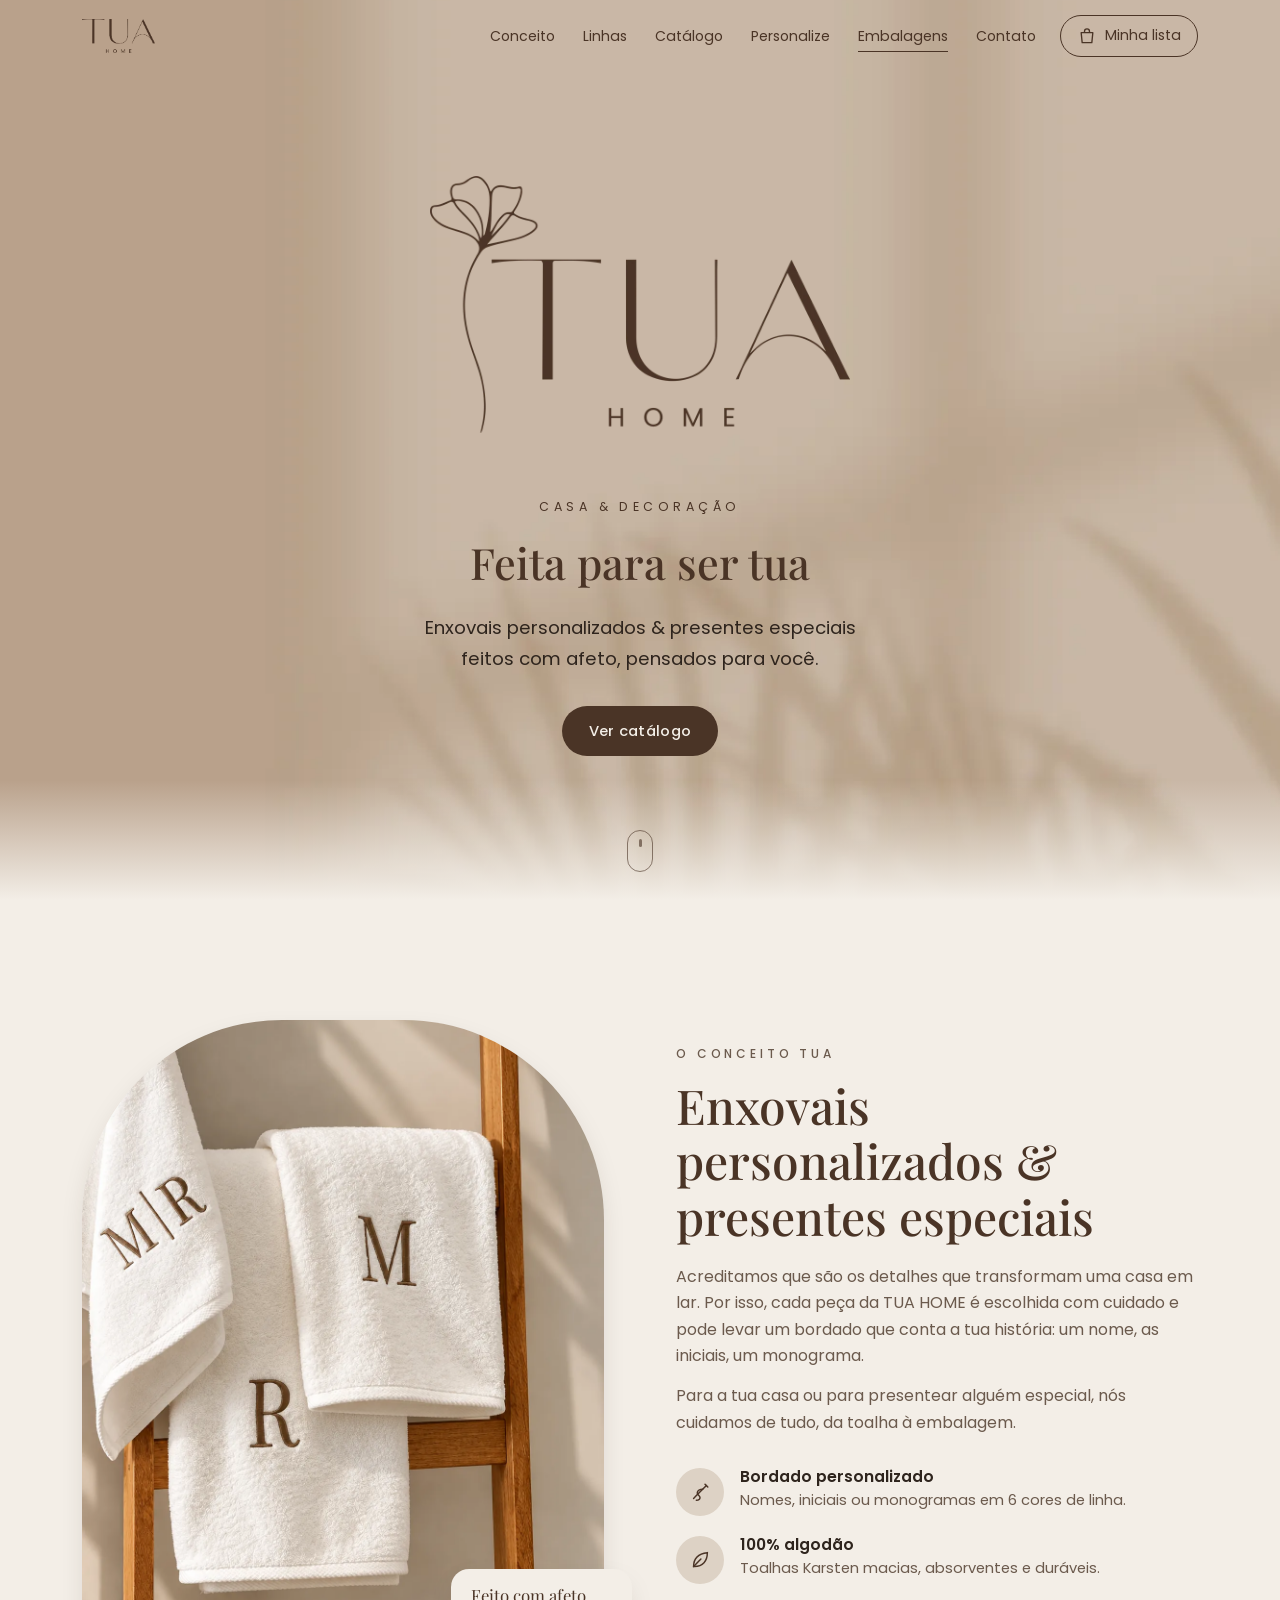
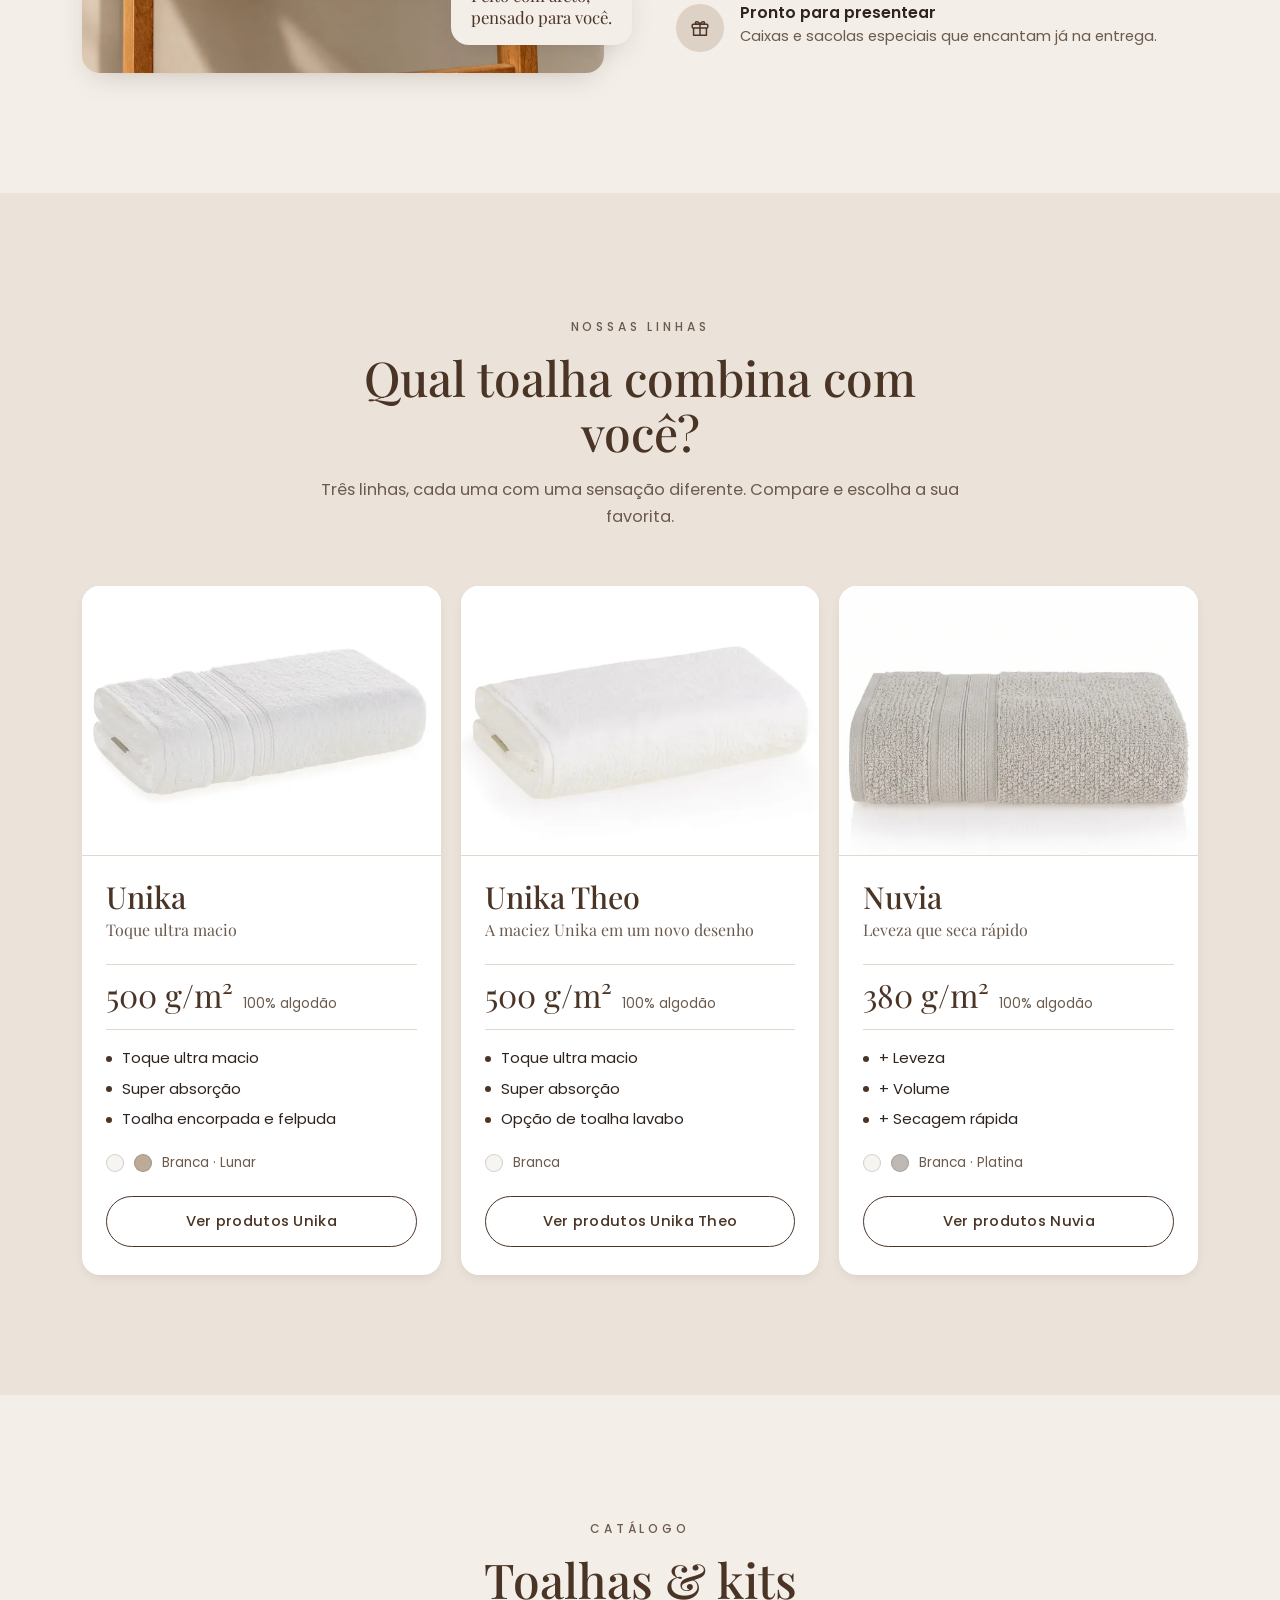
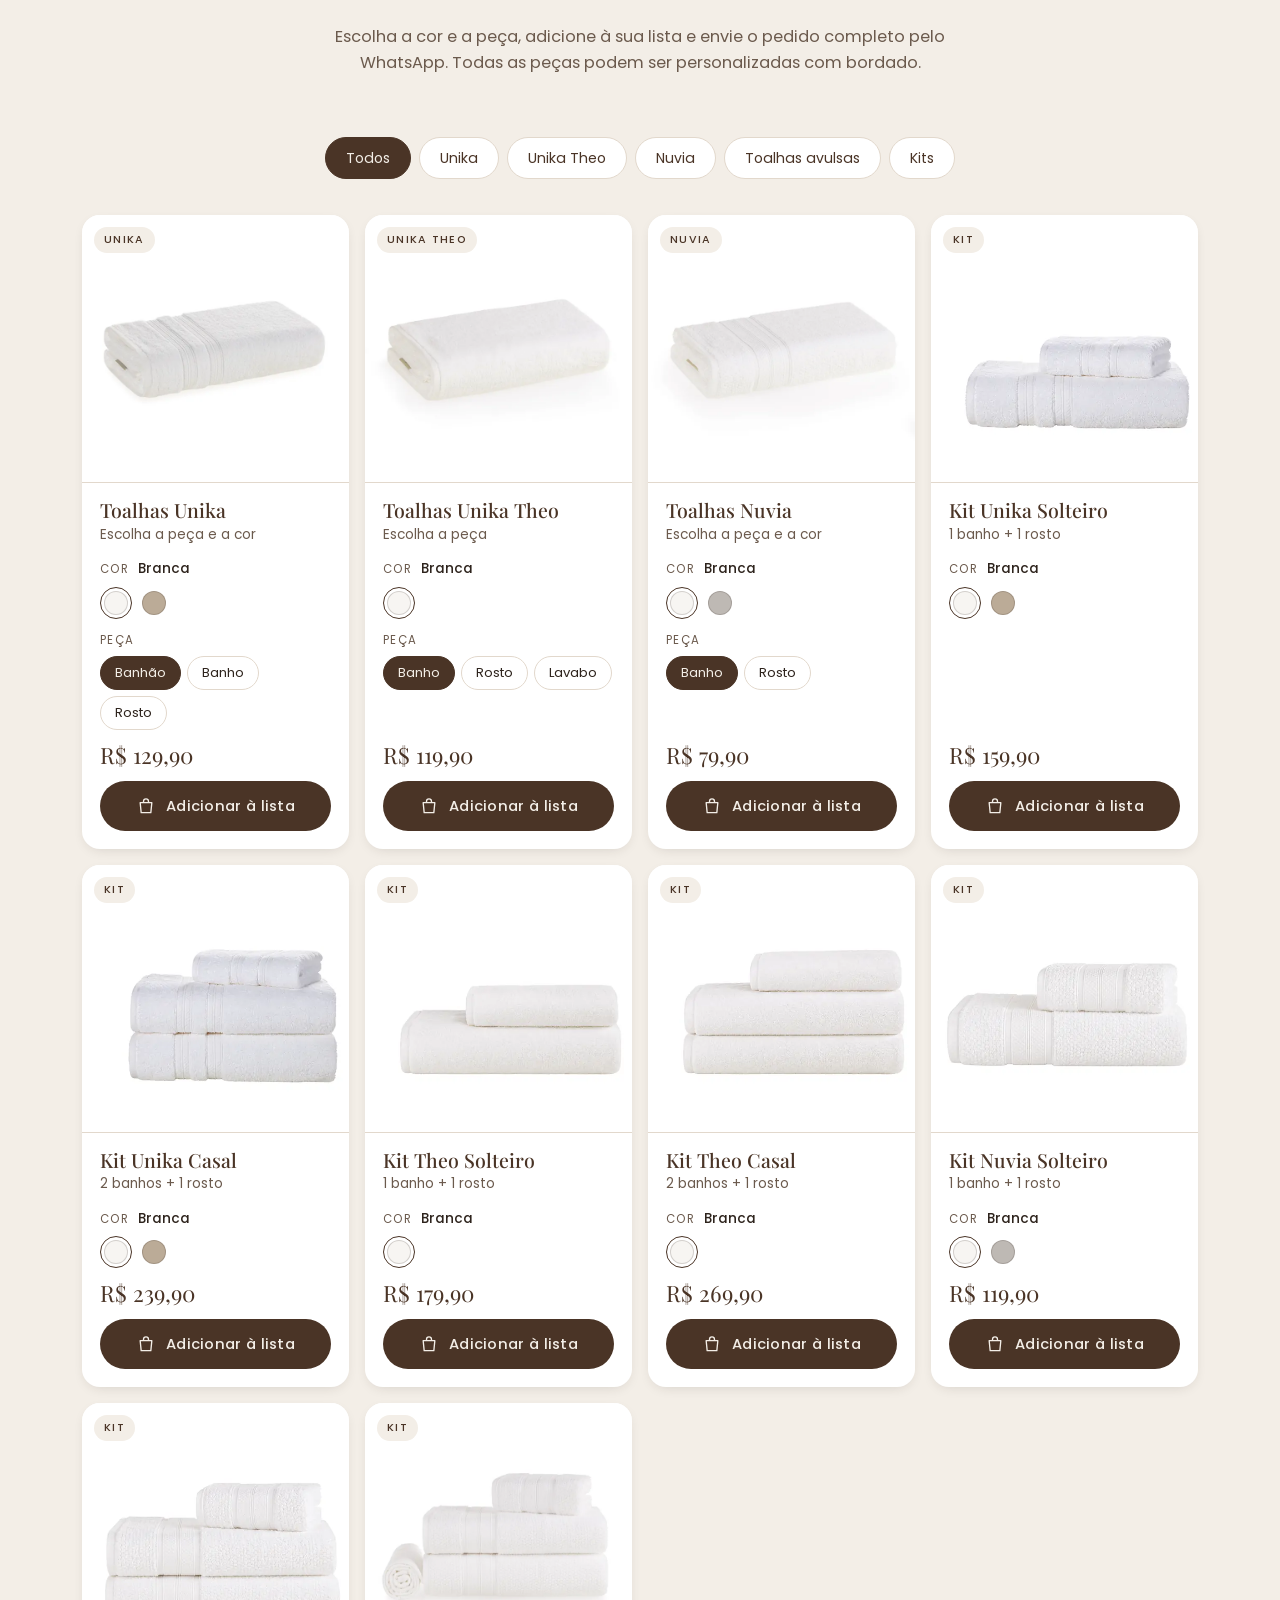
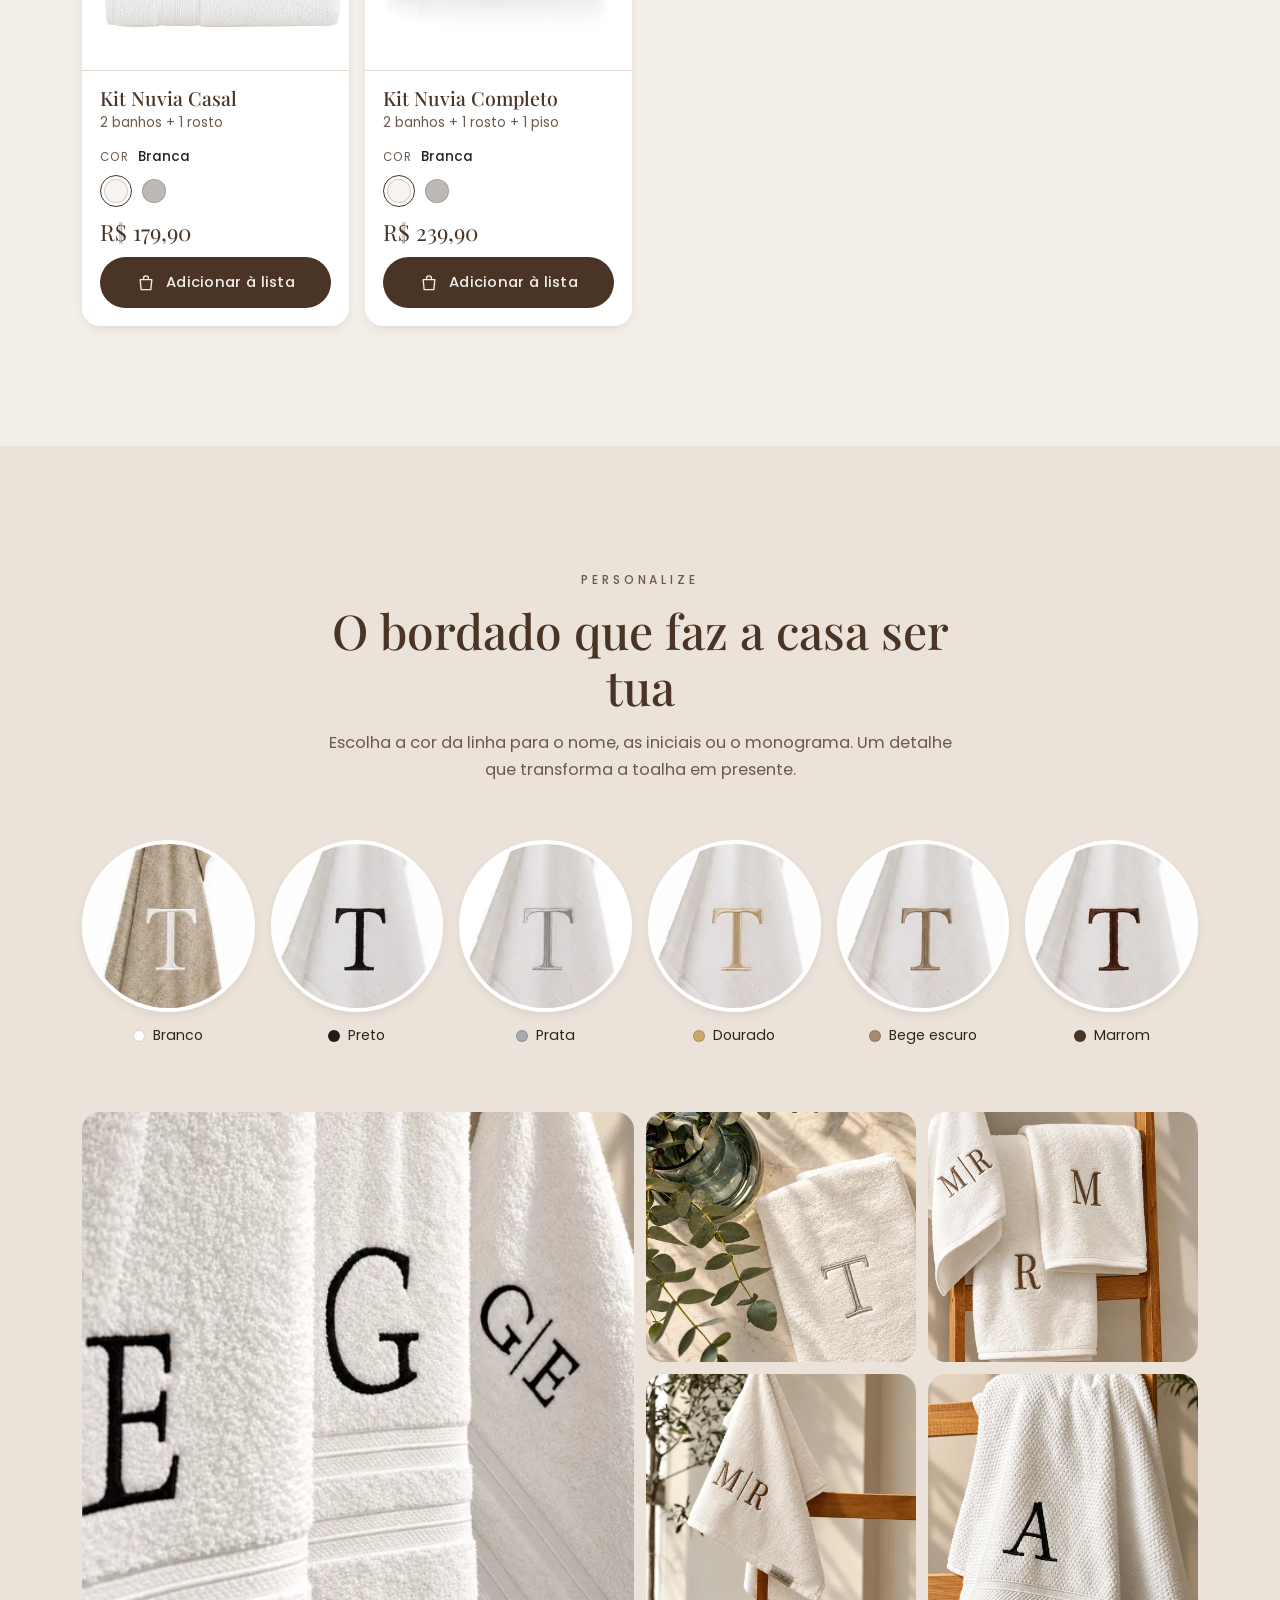
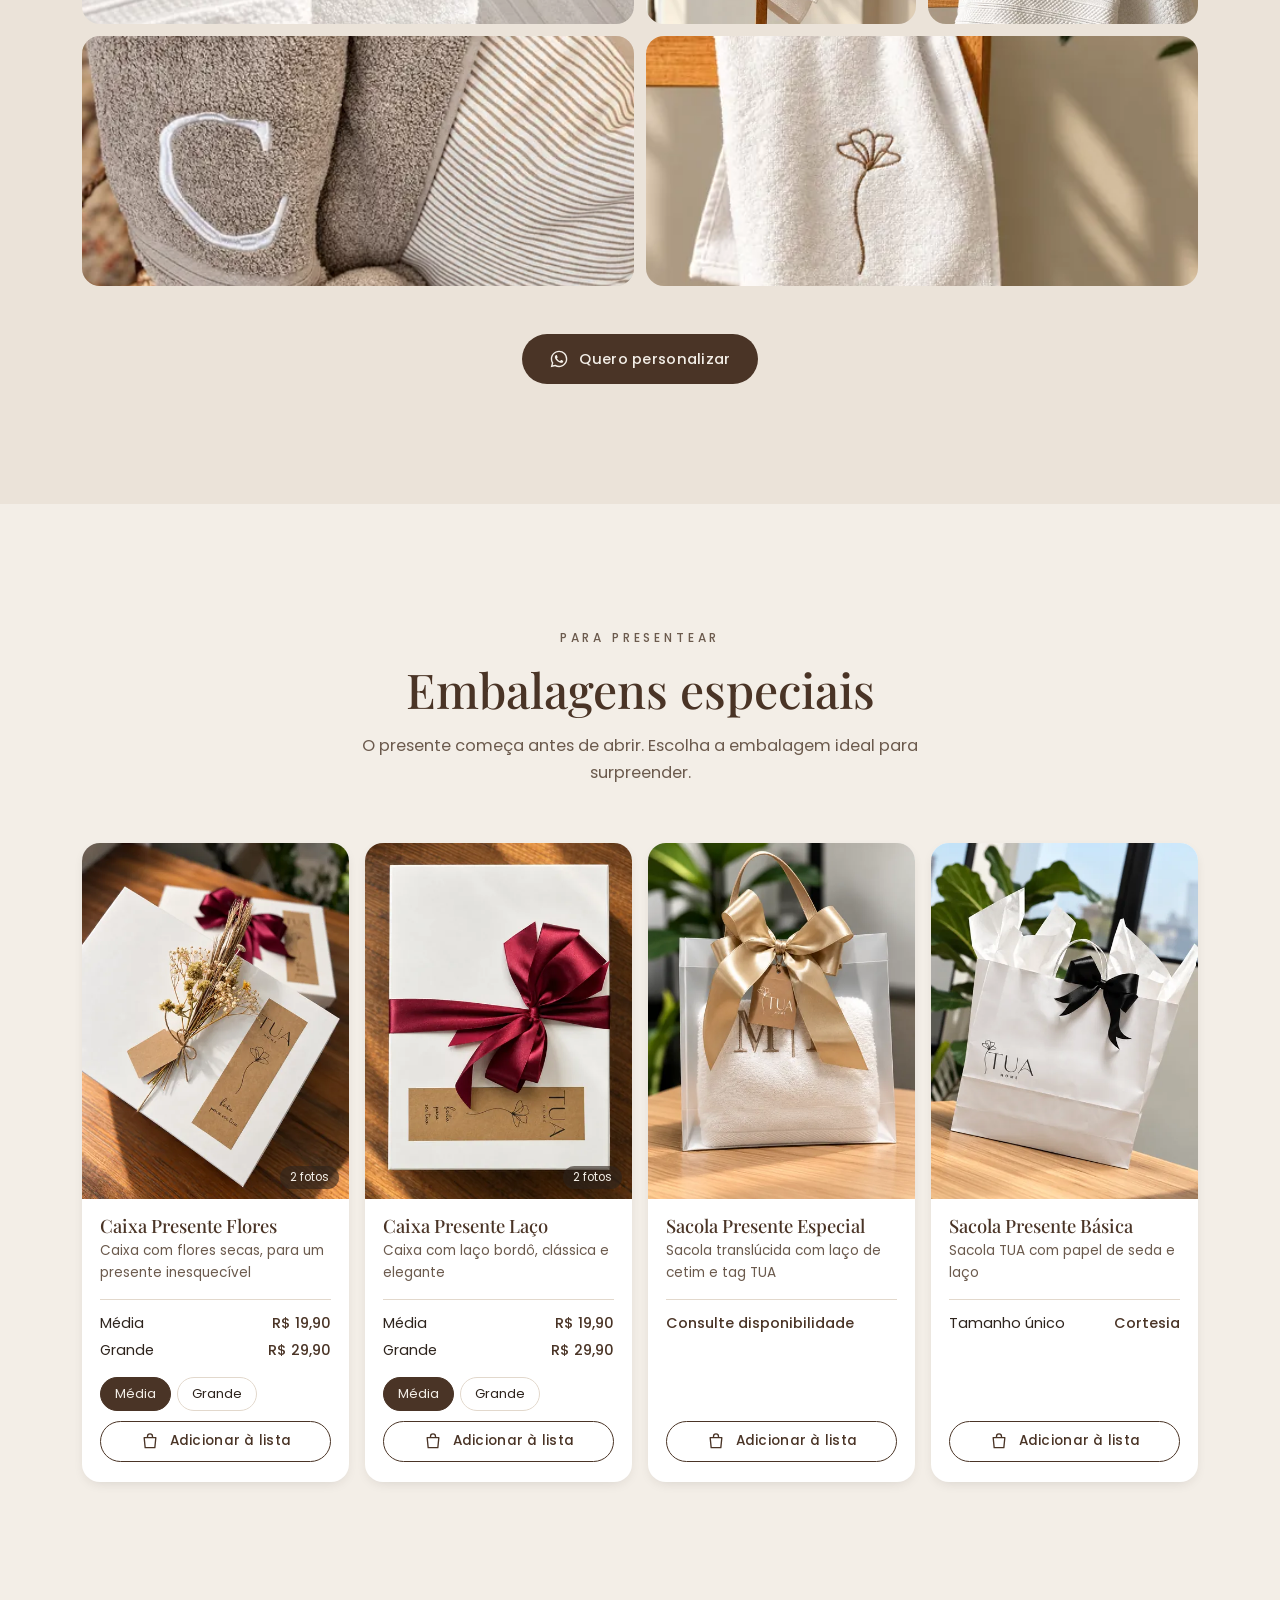
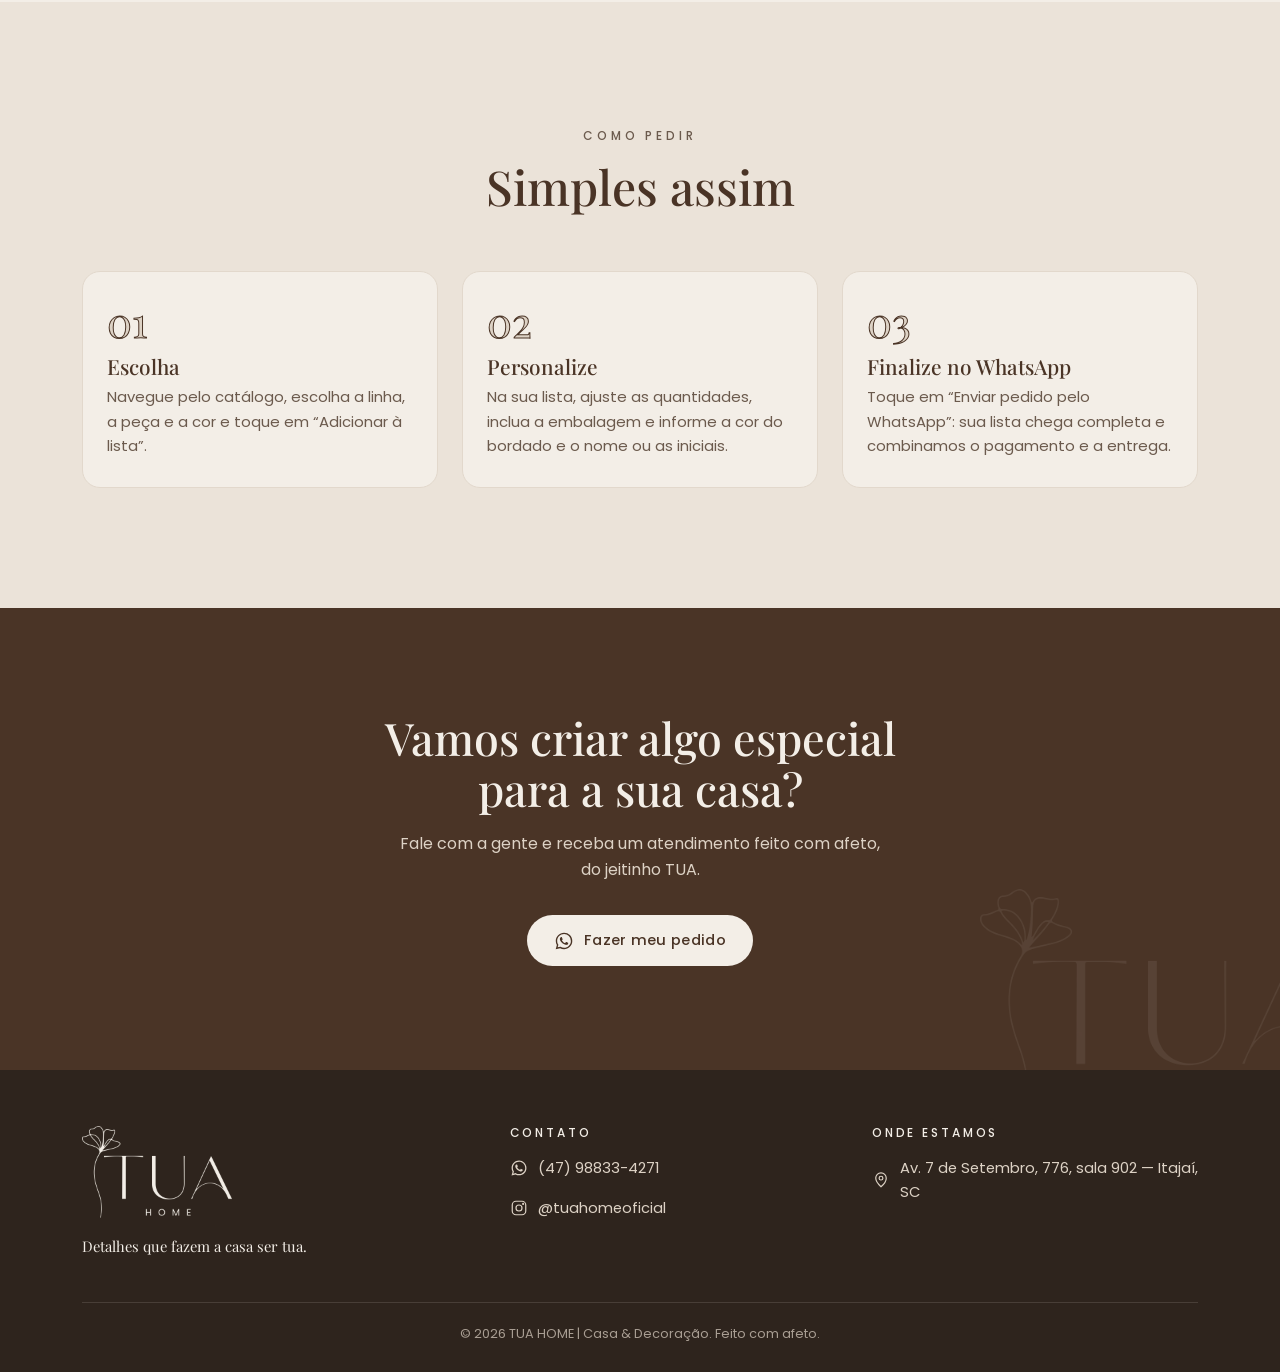
==== index.html @ ce566ec6 "Initial commit" ====
<!doctype html>
<html lang="pt-BR">

<head>
  <meta charset="utf-8">
  <meta name="viewport" content="width=device-width, initial-scale=1">
  <title>TUA HOME | Casa &amp; Decoração - Enxovais personalizados</title>
  <meta name="description"
    content="Toalhas 100% algodão com bordado personalizado, kits e embalagens para presente. Detalhes que fazem a casa ser tua. Peça pelo WhatsApp.">
  <meta name="theme-color" content="#4A3426">

  <meta property="og:type" content="website">
  <meta property="og:locale" content="pt_BR">
  <meta property="og:title" content="TUA HOME | Casa & Decoração">
  <meta property="og:description"
    content="Detalhes que fazem a casa ser tua. Enxovais personalizados & presentes especiais.">
  <meta property="og:image" content="assets/img/og-image.jpg">
  <meta property="og:image:width" content="1200">
  <meta property="og:image:height" content="630">
  <meta name="twitter:card" content="summary_large_image">

  <link rel="icon" type="image/png" sizes="32x32" href="assets/img/favicon-32.png">
  <link rel="icon" type="image/png" sizes="64x64" href="assets/img/favicon.png">
  <link rel="apple-touch-icon" href="assets/img/apple-touch-icon.png">

  <link rel="preconnect" href="https://fonts.googleapis.com">
  <link rel="preconnect" href="https://fonts.gstatic.com" crossorigin>
  <link
    href="https://fonts.googleapis.com/css2?family=Playfair+Display:wght@400;500;600&family=Poppins:wght@300;400;500;600&display=swap"
    rel="stylesheet">

  <link rel="preload" as="image" href="assets/img/background/fundo-catalogo.webp">
  <link rel="stylesheet" href="css/styles.css">
  <script>document.documentElement.classList.add("js");</script>
</head>

<body>
  <!-- Ícones -->
  <svg xmlns="http://www.w3.org/2000/svg" style="display:none" aria-hidden="true">
    <symbol id="i-whatsapp" viewBox="0 0 24 24">
      <path fill="currentColor"
        d="M19.05 4.91A9.82 9.82 0 0 0 12.04 2C6.58 2 2.13 6.45 2.13 11.91c0 1.75.46 3.45 1.32 4.95L2.05 22l5.25-1.38a9.9 9.9 0 0 0 4.74 1.21c5.46 0 9.91-4.45 9.91-9.91 0-2.65-1.03-5.14-2.9-7.01Zm-7.01 15.24a8.2 8.2 0 0 1-4.19-1.15l-.3-.18-3.12.82.83-3.04-.2-.31a8.23 8.23 0 0 1-1.26-4.38c0-4.54 3.7-8.24 8.24-8.24 2.2 0 4.27.86 5.82 2.42a8.18 8.18 0 0 1 2.41 5.83c0 4.54-3.69 8.23-8.23 8.23Zm4.52-6.16c-.25-.12-1.47-.72-1.69-.81-.23-.08-.39-.12-.56.13-.17.25-.64.81-.78.97-.14.17-.29.19-.54.06-.25-.12-1.05-.39-1.99-1.23-.74-.66-1.23-1.47-1.38-1.72-.14-.25-.01-.38.11-.51.11-.11.25-.29.37-.43.12-.14.17-.25.25-.41.08-.17.04-.31-.02-.43-.06-.12-.56-1.34-.76-1.84-.2-.48-.41-.42-.56-.43h-.48c-.17 0-.43.06-.66.31-.22.25-.86.85-.86 2.07 0 1.22.89 2.4 1.01 2.56.12.17 1.75 2.67 4.23 3.74.59.26 1.05.41 1.41.52.59.19 1.13.16 1.56.1.48-.07 1.47-.6 1.67-1.18.21-.58.21-1.07.14-1.18-.06-.11-.22-.17-.47-.29Z" />
    </symbol>
    <symbol id="i-instagram" viewBox="0 0 24 24">
      <g fill="none" stroke="currentColor" stroke-width="1.6">
        <rect x="3" y="3" width="18" height="18" rx="5" />
        <circle cx="12" cy="12" r="4" />
        <circle cx="17.5" cy="6.5" r=".6" fill="currentColor" />
      </g>
    </symbol>
    <symbol id="i-pin" viewBox="0 0 24 24">
      <g fill="none" stroke="currentColor" stroke-width="1.6">
        <path d="M12 21s-7-6.2-7-11.5A7 7 0 0 1 19 9.5C19 14.8 12 21 12 21Z" />
        <circle cx="12" cy="9.5" r="2.5" />
      </g>
    </symbol>
    <symbol id="i-needle" viewBox="0 0 24 24">
      <g fill="none" stroke="currentColor" stroke-width="1.6" stroke-linecap="round">
        <path d="M19 5 7 17l-2 2" />
        <path d="M17.5 3.5 20.5 6.5" />
        <path d="M15 9c-3 0-6 1.5-6 4s3 2.5 3 5-2 3-4 3" />
      </g>
    </symbol>
    <symbol id="i-leaf" viewBox="0 0 24 24">
      <g fill="none" stroke="currentColor" stroke-width="1.6" stroke-linecap="round">
        <path d="M5 19C5 10 11 5 20 4c0 9-5 15-14 15Z" />
        <path d="M5 19 13 11" />
      </g>
    </symbol>
    <symbol id="i-gift" viewBox="0 0 24 24">
      <g fill="none" stroke="currentColor" stroke-width="1.6" stroke-linejoin="round">
        <rect x="3.5" y="8" width="17" height="4" rx="1" />
        <path d="M5 12v8h14v-8M12 8v12" />
        <path d="M12 8C10.5 4.5 7 4.5 7 6.5S10 8 12 8Zm0 0c1.5-3.5 5-3.5 5-1.5S14 8 12 8Z" />
      </g>
    </symbol>
    <symbol id="i-bag" viewBox="0 0 24 24">
      <g fill="none" stroke="currentColor" stroke-width="1.6" stroke-linejoin="round">
        <path d="M5 8h14l-1.2 12H6.2L5 8Z" />
        <path d="M9 8V6.5a3 3 0 0 1 6 0V8" />
      </g>
    </symbol>
    <symbol id="i-close" viewBox="0 0 24 24">
      <path d="M6 6l12 12M18 6 6 18" fill="none" stroke="currentColor" stroke-width="1.8" stroke-linecap="round" />
    </symbol>
    <symbol id="i-prev" viewBox="0 0 24 24">
      <path d="m15 5-7 7 7 7" fill="none" stroke="currentColor" stroke-width="1.8" stroke-linecap="round"
        stroke-linejoin="round" />
    </symbol>
    <symbol id="i-next" viewBox="0 0 24 24">
      <path d="m9 5 7 7-7 7" fill="none" stroke="currentColor" stroke-width="1.8" stroke-linecap="round"
        stroke-linejoin="round" />
    </symbol>
  </svg>

  <a class="skip-link" href="#conteudo">Pular para o conteúdo</a>

  <!-- Cabeçalho -->
  <header class="header" id="header">
    <div class="container header__inner">
      <a class="header__logo" href="#inicio" aria-label="TUA HOME - início">
        <img src="assets/img/logotipo/logo-marrom-sem-flor.webp" alt="TUA HOME" width="900" height="420">
      </a>

      <nav class="nav" id="nav" aria-label="Principal">
        <ul class="nav__list">
          <li><a class="nav__link" href="#conceito">Conceito</a></li>
          <li><a class="nav__link" href="#linhas">Linhas</a></li>
          <li><a class="nav__link" href="#catalogo">Catálogo</a></li>
          <li><a class="nav__link" href="#personalize">Personalize</a></li>
          <li><a class="nav__link" href="#embalagens">Embalagens</a></li>
          <li><a class="nav__link" href="#contato">Contato</a></li>
        </ul>
      </nav>

      <button class="lista-btn" id="lista-abrir" type="button" aria-haspopup="dialog" aria-label="Abrir minha lista">
        <svg aria-hidden="true">
          <use href="#i-bag" />
        </svg>
        <span class="lista-btn__label">Minha lista</span>
        <span class="lista-btn__count" id="lista-count" hidden>0</span>
      </button>

      <button class="menu-toggle" id="menu-toggle" aria-label="Abrir menu" aria-expanded="false" aria-controls="nav">
        <span></span><span></span><span></span>
      </button>
    </div>
  </header>

  <main id="conteudo">
    <!-- Hero -->
    <section class="hero" id="inicio">
      <div class="container hero__content">
        <img class="hero__logo" src="assets/img/logotipo/logo-marrom.webp" alt="TUA HOME" width="900" height="552">
        <p class="hero__kicker">Casa &amp; Decoração</p>
        <h1 class="hero__title">Feita para ser tua</h1>
        <p class="hero__subtitle">Enxovais personalizados &amp; presentes especiais feitos com afeto, pensados para
          você.</p>
        <div class="hero__actions">
          <a class="btn btn--primary" href="#catalogo">Ver catálogo</a>
        </div>
      </div>
      <a class="hero__scroll" href="#conceito" aria-label="Rolar para o conteúdo"></a>
    </section>

    <!-- Conceito -->
    <section class="section" id="conceito">
      <div class="container conceito">
        <div class="conceito__media reveal">
          <img src="assets/img/fotos/m-r-bege-sm.webp"
            srcset="assets/img/fotos/m-r-bege-sm.webp 480w, assets/img/fotos/m-r-bege.webp 1086w"
            sizes="(min-width: 860px) 560px, 100vw"
            alt="Toalhas brancas em escada de madeira com as iniciais M e R bordadas em bege escuro" width="1086"
            height="1448" loading="lazy">
          <p class="conceito__badge">Feito com afeto,<br>pensado para você.</p>
        </div>

        <div class="conceito__text reveal">
          <span class="eyebrow">O conceito TUA</span>
          <h2 class="section__title">Enxovais personalizados &amp; presentes especiais</h2>
          <p>Acreditamos que são os detalhes que transformam uma casa em lar. Por isso, cada peça da TUA HOME é
            escolhida com cuidado e pode levar um bordado que conta a tua história: um nome, as iniciais, um monograma.
          </p>
          <p>Para a tua casa ou para presentear alguém especial, nós cuidamos de tudo, da toalha à embalagem.</p>

          <ul class="pilares">
            <li class="pilar">
              <span class="pilar__icon"><svg aria-hidden="true">
                  <use href="#i-needle" />
                </svg></span>
              <div>
                <h3>Bordado personalizado</h3>
                <p>Nomes, iniciais ou monogramas em 6 cores de linha.</p>
              </div>
            </li>
            <li class="pilar">
              <span class="pilar__icon"><svg aria-hidden="true">
                  <use href="#i-leaf" />
                </svg></span>
              <div>
                <h3>100% algodão</h3>
                <p>Toalhas Karsten macias, absorventes e duráveis.</p>
              </div>
            </li>
            <li class="pilar">
              <span class="pilar__icon"><svg aria-hidden="true">
                  <use href="#i-gift" />
                </svg></span>
              <div>
                <h3>Pronto para presentear</h3>
                <p>Caixas e sacolas especiais que encantam já na entrega.</p>
              </div>
            </li>
          </ul>
        </div>
      </div>
    </section>

    <!-- Linhas -->
    <section class="section section--areia" id="linhas">
      <div class="container">
        <header class="section__head reveal">
          <span class="eyebrow">Nossas linhas</span>
          <h2 class="section__title">Qual toalha combina com você?</h2>
          <p class="section__lead">Três linhas, cada uma com uma sensação diferente. Compare e escolha a sua favorita.
          </p>
        </header>
        <div class="linhas" id="linhas-grid"></div>
      </div>
    </section>

    <!-- Catálogo -->
    <section class="section" id="catalogo">
      <div class="container">
        <header class="section__head reveal">
          <span class="eyebrow">Catálogo</span>
          <h2 class="section__title">Toalhas &amp; kits</h2>
          <p class="section__lead">Escolha a cor e a peça, adicione à sua lista e envie o pedido completo pelo WhatsApp.
            Todas as peças podem ser personalizadas com bordado.</p>
        </header>

        <div class="filtros" role="group" aria-label="Filtrar produtos" id="filtros">
          <button class="chip" type="button" data-filtro="todos" aria-pressed="true">Todos</button>
          <button class="chip" type="button" data-filtro="unika" aria-pressed="false">Unika</button>
          <button class="chip" type="button" data-filtro="theo" aria-pressed="false">Unika Theo</button>
          <button class="chip" type="button" data-filtro="nuvia" aria-pressed="false">Nuvia</button>
          <button class="chip" type="button" data-filtro="avulsa" aria-pressed="false">Toalhas avulsas</button>
          <button class="chip" type="button" data-filtro="kit" aria-pressed="false">Kits</button>
        </div>

        <div class="produtos" id="produtos" aria-live="polite"></div>
        <p class="catalogo__aviso" id="catalogo-aviso" hidden>Valores de referência. Confirme preço e disponibilidade
          pelo WhatsApp.</p>
      </div>
    </section>

    <!-- Personalize -->
    <section class="section section--areia" id="personalize">
      <div class="container">
        <header class="section__head reveal">
          <span class="eyebrow">Personalize</span>
          <h2 class="section__title">O bordado que faz a casa ser tua</h2>
          <p class="section__lead">Escolha a cor da linha para o nome, as iniciais ou o monograma. Um detalhe que
            transforma a toalha em presente.</p>
        </header>

        <div class="bordados reveal" id="bordados"></div>
        <div class="galeria" id="galeria" aria-label="Exemplos de peças personalizadas"></div>

        <div class="personalize__cta">
          <a class="btn btn--primary" data-wa="Olá! Gostaria de personalizar toalhas com bordado. Pode me ajudar?"
            href="#" target="_blank" rel="noopener">
            <svg aria-hidden="true">
              <use href="#i-whatsapp" />
            </svg> Quero personalizar
          </a>
        </div>
      </div>
    </section>

    <!-- Embalagens -->
    <section class="section" id="embalagens">
      <div class="container">
        <header class="section__head reveal">
          <span class="eyebrow">Para presentear</span>
          <h2 class="section__title">Embalagens especiais</h2>
          <p class="section__lead">O presente começa antes de abrir. Escolha a embalagem ideal para surpreender.</p>
        </header>
        <div class="embalagens" id="embalagens-grid"></div>
      </div>
    </section>

    <!-- Como pedir -->
    <section class="section section--areia" id="como-pedir">
      <div class="container">
        <header class="section__head reveal">
          <span class="eyebrow">Como pedir</span>
          <h2 class="section__title">Simples assim</h2>
        </header>
        <ol class="passos">
          <li class="passo reveal">
            <h3>Escolha</h3>
            <p>Navegue pelo catálogo, escolha a linha, a peça e a cor e toque em “Adicionar à lista”.</p>
          </li>
          <li class="passo reveal">
            <h3>Personalize</h3>
            <p>Na sua lista, ajuste as quantidades, inclua a embalagem e informe a cor do bordado e o nome ou as
              iniciais.</p>
          </li>
          <li class="passo reveal">
            <h3>Finalize no WhatsApp</h3>
            <p>Toque em “Enviar pedido pelo WhatsApp”: sua lista chega completa e combinamos o pagamento e a entrega.
            </p>
          </li>
        </ol>
      </div>
    </section>

    <!-- CTA -->
    <section class="cta">
      <img class="cta__flor" src="assets/img/logotipo/logo-claro.webp" alt="" width="900" height="552" loading="lazy">
      <div class="container">
        <h2>Vamos criar algo especial para a sua casa?</h2>
        <p>Fale com a gente e receba um atendimento feito com afeto, do jeitinho TUA.</p>
        <a class="btn btn--light" data-wa="Olá! Vim pelo catálogo online da TUA HOME e gostaria de fazer um pedido."
          href="#" target="_blank" rel="noopener">
          <svg aria-hidden="true">
            <use href="#i-whatsapp" />
          </svg> Fazer meu pedido
        </a>
      </div>
    </section>
  </main>

  <!-- Rodapé -->
  <footer class="footer" id="contato">
    <div class="container">
      <div class="footer__grid">
        <div>
          <img class="footer__logo" src="assets/img/logotipo/logo-claro.webp" alt="TUA HOME" width="900" height="552"
            loading="lazy">
          <p class="footer__tagline">Detalhes que fazem a casa ser tua.</p>
        </div>
        <div>
          <h3>Contato</h3>
          <ul class="footer__list">
            <li><a data-wa="Olá! Vim pelo catálogo online da TUA HOME." href="#" target="_blank" rel="noopener"><svg
                  aria-hidden="true">
                  <use href="#i-whatsapp" />
                </svg> <span data-contato="whatsappExibicao"></span></a></li>
            <li><a data-contato-link="instagram" href="https://www.instagram.com/tuahomeoficial/" target="_blank"
                rel="noopener"><svg aria-hidden="true">
                  <use href="#i-instagram" />
                </svg> @tuahomeoficial</a></li>
          </ul>
        </div>
        <div>
          <h3>Onde estamos</h3>
          <ul class="footer__list">
            <li><a data-contato-link="mapa" href="#" target="_blank" rel="noopener"><svg aria-hidden="true">
                  <use href="#i-pin" />
                </svg> <span data-contato="endereco"></span></a></li>
          </ul>
        </div>
      </div>
      <p class="footer__bottom">© <span id="ano"></span> TUA HOME | Casa &amp; Decoração. Feito com afeto.</p>
    </div>
  </footer>


  <!-- Minha lista (pedido) -->
  <dialog class="lista" id="lista" aria-labelledby="lista-titulo">
    <div class="lista__inner">
      <header class="lista__head">
        <h2 id="lista-titulo">Minha lista</h2>
        <button class="lista__close" id="lista-fechar" type="button" aria-label="Fechar lista"><svg aria-hidden="true">
            <use href="#i-close" />
          </svg></button>
      </header>

      <div class="lista__vazia" id="lista-vazia">
        <svg aria-hidden="true">
          <use href="#i-bag" />
        </svg>
        <p class="lista__vazia-titulo">Sua lista está vazia</p>
        <p>Escolha os produtos no catálogo e toque em “Adicionar à lista”.</p>
        <a class="btn btn--ghost" href="#catalogo" data-fechar-lista>Ver catálogo</a>
      </div>

      <div class="lista__conteudo" id="lista-conteudo" hidden>
        <ul class="lista__itens" id="lista-itens"></ul>

        <fieldset class="lista__extra">
          <legend>Personalização (opcional)</legend>
          <label class="campo">Cor do bordado
            <select id="lista-bordado"></select>
          </label>
          <label class="campo">Nome ou iniciais
            <input id="lista-nomes" type="text" placeholder="Ex.: Maria, M|R" autocomplete="off">
          </label>
          <label class="campo">Observações
            <textarea id="lista-obs" rows="3" placeholder="Ex.: é para presente, data desejada para entrega…"></textarea>
          </label>
        </fieldset>
      </div>

      <footer class="lista__footer" id="lista-footer" hidden>
        <div class="lista__total">
          <span>Total estimado</span>
          <strong id="lista-total"></strong>
        </div>
        <p class="lista__total-nota" id="lista-total-nota" hidden>+ itens a consultar</p>
        <a class="btn btn--primary btn--block" id="lista-enviar" href="#" target="_blank" rel="noopener">
          <svg aria-hidden="true">
            <use href="#i-whatsapp" />
          </svg> Enviar pedido pelo WhatsApp
        </a>
        <button class="lista__limpar" id="lista-limpar" type="button">Limpar lista</button>
      </footer>
    </div>
  </dialog>

  <div class="toast" id="toast" role="status" aria-live="polite">
    <span id="toast-msg"></span>
    <button type="button" id="toast-ver">Ver lista</button>
  </div>

  <!-- Lightbox -->
  <dialog class="lightbox" id="lightbox" aria-label="Imagem ampliada">
    <img id="lightbox-img" src="" alt="">
    <p class="lightbox__caption" id="lightbox-caption"></p>
    <button class="lightbox__nav lightbox__nav--prev" id="lightbox-prev" type="button" aria-label="Imagem anterior"><svg
        aria-hidden="true">
        <use href="#i-prev" />
      </svg></button>
    <button class="lightbox__nav lightbox__nav--next" id="lightbox-next" type="button" aria-label="Próxima imagem"><svg
        aria-hidden="true">
        <use href="#i-next" />
      </svg></button>
    <button class="lightbox__close" id="lightbox-close" type="button" aria-label="Fechar"><svg aria-hidden="true">
        <use href="#i-close" />
      </svg></button>
  </dialog>

  <script src="js/products.js"></script>
  <script src="js/main.js"></script>
</body>

</html>
---- css/styles.css ----
/* ==========================================================================
   TUA HOME — estilos
   ========================================================================== */

:root {
  /* Paleta oficial */
  --marrom: #4a3426;
  --off-white: #f3eee7;
  --areia: #ddd2c5;
  --cafe: #2e241d;

  /* Derivadas */
  --branco: #ffffff;
  --texto: var(--cafe);
  --texto-suave: #6b5a4d;
  --linha: #e2d8cc;
  --areia-clara: #ebe3d9;

  --serif: "Playfair Display", Georgia, "Times New Roman", serif;
  --sans: "Poppins", system-ui, -apple-system, "Segoe UI", Roboto, sans-serif;

  --raio: 18px;
  --raio-sm: 10px;
  --sombra: 0 10px 30px -12px rgba(46, 36, 29, 0.25);
  --sombra-sm: 0 4px 14px -6px rgba(46, 36, 29, 0.2);

  --container: 1180px;
  --gutter: clamp(16px, 4vw, 32px);
  --header-h: 72px;
}

/* ---------- Base ---------- */
*,
*::before,
*::after {
  box-sizing: border-box;
}

html {
  scroll-behavior: smooth;
  scroll-padding-top: var(--header-h);
  -webkit-text-size-adjust: 100%;
}

body {
  margin: 0;
  font-family: var(--sans);
  font-size: 16px;
  line-height: 1.65;
  color: var(--texto);
  background: var(--off-white);
  -webkit-font-smoothing: antialiased;
  overflow-x: hidden;
}

img {
  display: block;
  max-width: 100%;
  height: auto;
}

a {
  color: inherit;
}

button {
  font: inherit;
  color: inherit;
}

h1,
h2,
h3 {
  font-family: var(--serif);
  font-weight: 500;
  line-height: 1.15;
  margin: 0;
  color: var(--marrom);
}

p {
  margin: 0;
}

:focus-visible {
  outline: 2px solid var(--marrom);
  outline-offset: 3px;
  border-radius: 4px;
}

[hidden] {
  display: none !important;
}

.sr-only {
  position: absolute;
  width: 1px;
  height: 1px;
  padding: 0;
  margin: -1px;
  overflow: hidden;
  clip: rect(0, 0, 0, 0);
  white-space: nowrap;
  border: 0;
}

.skip-link {
  position: absolute;
  left: 16px;
  top: -60px;
  z-index: 100;
  background: var(--marrom);
  color: var(--off-white);
  padding: 10px 16px;
  border-radius: var(--raio-sm);
  text-decoration: none;
}
.skip-link:focus {
  top: 12px;
}

.container {
  width: 100%;
  max-width: var(--container);
  margin-inline: auto;
  padding-inline: var(--gutter);
}

.section {
  padding-block: clamp(64px, 10vw, 120px);
}

.section--areia {
  background: var(--areia-clara);
}

.section__head {
  max-width: 640px;
  margin: 0 auto clamp(36px, 6vw, 56px);
  text-align: center;
}

.eyebrow {
  display: inline-block;
  font-size: 0.75rem;
  font-weight: 500;
  letter-spacing: 0.32em;
  text-transform: uppercase;
  color: var(--texto-suave);
  margin-bottom: 14px;
}

.section__title {
  font-size: clamp(2rem, 5vw, 3rem);
}

.section__lead {
  margin-top: 16px;
  color: var(--texto-suave);
  font-size: 1.02rem;
}

/* ---------- Botões ---------- */
.btn {
  display: inline-flex;
  align-items: center;
  justify-content: center;
  gap: 10px;
  min-height: 48px;
  padding: 12px 26px;
  border-radius: 999px;
  border: 1px solid transparent;
  font-size: 0.92rem;
  font-weight: 500;
  letter-spacing: 0.02em;
  text-decoration: none;
  white-space: nowrap;
  cursor: pointer;
  transition: background-color 0.25s, color 0.25s, border-color 0.25s, transform 0.25s, box-shadow 0.25s;
}

.btn svg {
  width: 20px;
  height: 20px;
  flex: none;
}

.btn--primary {
  background: var(--marrom);
  color: var(--off-white);
}
.btn--primary:hover {
  background: var(--cafe);
  transform: translateY(-1px);
  box-shadow: var(--sombra-sm);
}

.btn--ghost {
  border-color: var(--marrom);
  color: var(--marrom);
  background: transparent;
}
.btn--ghost:hover {
  background: var(--marrom);
  color: var(--off-white);
}

.btn--light {
  background: var(--off-white);
  color: var(--marrom);
}
.btn--light:hover {
  background: var(--branco);
  transform: translateY(-1px);
}

.btn--block {
  width: 100%;
}

.btn--sm {
  min-height: 40px;
  padding: 8px 18px;
  font-size: 0.85rem;
}

/* ---------- Cabeçalho ---------- */
.header {
  position: fixed;
  inset: 0 0 auto 0;
  z-index: 50;
  height: var(--header-h);
  transition: background-color 0.3s, box-shadow 0.3s;
}

.header.is-scrolled,
.header.is-open {
  background: rgba(243, 238, 231, 0.94);
  backdrop-filter: blur(10px);
  -webkit-backdrop-filter: blur(10px);
  box-shadow: 0 1px 0 var(--linha);
}

.header__inner {
  height: 100%;
  display: flex;
  align-items: center;
  justify-content: space-between;
  gap: 24px;
}

.header__logo img {
  height: 34px;
  width: auto;
}

.nav__list {
  display: flex;
  align-items: center;
  gap: 28px;
  list-style: none;
  margin: 0;
  padding: 0;
}

.nav__link {
  position: relative;
  font-size: 0.88rem;
  text-decoration: none;
  color: var(--marrom);
  padding-block: 6px;
}

.nav__link::after {
  content: "";
  position: absolute;
  left: 0;
  right: 0;
  bottom: 0;
  height: 1px;
  background: currentColor;
  transform: scaleX(0);
  transform-origin: left;
  transition: transform 0.3s;
}

.nav__link:hover::after,
.nav__link.is-active::after {
  transform: scaleX(1);
}

.menu-toggle {
  display: none;
  width: 44px;
  height: 44px;
  border: 0;
  background: transparent;
  cursor: pointer;
  padding: 10px;
  margin-right: -10px;
}

.menu-toggle span {
  display: block;
  height: 1.5px;
  background: var(--marrom);
  margin: 6px 0;
  transition: transform 0.3s, opacity 0.3s;
}

.header.is-open .menu-toggle span:nth-child(1) {
  transform: translateY(7.5px) rotate(45deg);
}
.header.is-open .menu-toggle span:nth-child(2) {
  opacity: 0;
}
.header.is-open .menu-toggle span:nth-child(3) {
  transform: translateY(-7.5px) rotate(-45deg);
}

@media (max-width: 960px) {
  .menu-toggle {
    display: block;
  }

  .nav {
    position: fixed;
    top: var(--header-h);
    left: 0;
    right: 0;
    height: calc(100dvh - var(--header-h));
    background: var(--off-white);
    padding: 24px var(--gutter) 40px;
    transform: translateY(-8px);
    opacity: 0;
    visibility: hidden;
    transition: opacity 0.3s, transform 0.3s, visibility 0.3s;
    overflow-y: auto;
  }

  .header.is-open .nav {
    opacity: 1;
    transform: none;
    visibility: visible;
  }

  .nav__list {
    flex-direction: column;
    align-items: stretch;
    gap: 0;
  }

  .nav__link {
    display: block;
    font-family: var(--serif);
    font-size: 1.6rem;
    padding: 14px 0;
    border-bottom: 1px solid var(--linha);
  }

  .nav__link::after {
    display: none;
  }
}

/* ---------- Hero ---------- */
.hero {
  position: relative;
  min-height: 100svh;
  display: grid;
  place-items: center;
  text-align: center;
  padding: calc(var(--header-h) + 32px) 0 72px;
  background: var(--areia) url("../assets/img/background/fundo-catalogo.webp") center / cover no-repeat;
  overflow: hidden;
}

.hero::after {
  content: "";
  position: absolute;
  inset: auto 0 0 0;
  height: 120px;
  background: linear-gradient(to bottom, transparent, var(--off-white));
  pointer-events: none;
}

.hero__content {
  position: relative;
  z-index: 1;
  display: flex;
  flex-direction: column;
  align-items: center;
}

.hero__logo {
  width: min(420px, 80vw);
  height: auto;
  margin-bottom: clamp(40px, 7vw, 64px);
}

.hero__kicker {
  font-size: 0.78rem;
  letter-spacing: 0.36em;
  text-transform: uppercase;
  color: var(--marrom);
  margin-bottom: 20px;
}

.hero__title {
  font-size: clamp(1.7rem, 4.5vw, 2.7rem);
  max-width: 18ch;
}

.hero__subtitle {
  margin-top: 26px;
  font-size: clamp(1rem, 2.4vw, 1.15rem);
  color: var(--cafe);
  max-width: 42ch;
}

.hero__actions {
  display: flex;
  flex-wrap: wrap;
  justify-content: center;
  gap: 12px;
  margin-top: 32px;
}

.hero__scroll {
  position: absolute;
  z-index: 1;
  bottom: 28px;
  left: 50%;
  transform: translateX(-50%);
  width: 26px;
  height: 42px;
  border: 1.5px solid var(--marrom);
  border-radius: 999px;
  opacity: 0.6;
}

.hero__scroll::before {
  content: "";
  position: absolute;
  top: 8px;
  left: 50%;
  width: 3px;
  height: 8px;
  margin-left: -1.5px;
  border-radius: 2px;
  background: var(--marrom);
  animation: scroll-dot 1.8s infinite;
}

@keyframes scroll-dot {
  0% { transform: translateY(0); opacity: 1; }
  70% { transform: translateY(12px); opacity: 0; }
  100% { opacity: 0; }
}

/* ---------- Conceito ---------- */
.conceito {
  display: grid;
  gap: clamp(36px, 6vw, 72px);
  align-items: center;
}

@media (min-width: 860px) {
  .conceito {
    grid-template-columns: 1fr 1fr;
  }
}

.conceito__media {
  position: relative;
}

.conceito__media img {
  width: 100%;
  aspect-ratio: 4 / 5;
  object-fit: cover;
  border-radius: 200px 200px var(--raio) var(--raio);
  box-shadow: var(--sombra);
}

.conceito__badge {
  position: absolute;
  right: -8px;
  bottom: 28px;
  background: var(--off-white);
  border-radius: var(--raio);
  padding: 16px 20px;
  box-shadow: var(--sombra);
  font-family: var(--serif);
  color: var(--marrom);
  font-size: 1.05rem;
  line-height: 1.3;
  max-width: 220px;
}

@media (min-width: 860px) {
  .conceito__badge {
    right: -28px;
  }
}

.conceito__text .section__title {
  margin-bottom: 20px;
}

.conceito__text p + p {
  margin-top: 14px;
}

.conceito__text > p {
  color: var(--texto-suave);
}

.pilares {
  display: grid;
  gap: 20px;
  margin: 32px 0 0;
  padding: 0;
  list-style: none;
}

.pilar {
  display: flex;
  gap: 16px;
  align-items: flex-start;
}

.pilar__icon {
  flex: none;
  display: grid;
  place-items: center;
  width: 48px;
  height: 48px;
  border-radius: 50%;
  background: var(--areia);
  color: var(--marrom);
}

.pilar__icon svg {
  width: 22px;
  height: 22px;
}

.pilar h3 {
  font-family: var(--sans);
  font-size: 0.98rem;
  font-weight: 600;
  color: var(--cafe);
  margin-bottom: 2px;
}

.pilar p {
  font-size: 0.92rem;
  color: var(--texto-suave);
}

/* ---------- Linhas ---------- */
.linhas {
  display: grid;
  gap: 20px;
}

@media (min-width: 760px) {
  .linhas {
    grid-template-columns: repeat(3, 1fr);
  }
}

.linha {
  display: flex;
  flex-direction: column;
  background: var(--branco);
  border-radius: var(--raio);
  overflow: hidden;
  box-shadow: var(--sombra-sm);
  transition: transform 0.35s, box-shadow 0.35s;
}

.linha:hover {
  transform: translateY(-4px);
  box-shadow: var(--sombra);
}

.linha__media {
  background: var(--branco);
  aspect-ratio: 16 / 10;
  overflow: hidden;
}

@media (min-width: 760px) {
  .linha__media {
    aspect-ratio: 4 / 3;
  }
}

.linha__media img {
  width: 100%;
  height: 100%;
  object-fit: cover;
  transform: scale(1.12);
}

.linha__body {
  flex: 1;
  display: flex;
  flex-direction: column;
  padding: 24px 24px 28px;
  border-top: 1px solid var(--linha);
}

.linha__name {
  font-size: 1.9rem;
}

.linha__tagline {
  font-family: var(--serif);
  color: var(--texto-suave);
  margin-top: 2px;
}

.linha__spec {
  display: flex;
  align-items: baseline;
  gap: 10px;
  margin: 20px 0 16px;
  padding: 14px 0;
  border-block: 1px solid var(--linha);
}

.linha__gramatura {
  font-family: var(--serif);
  font-size: 2rem;
  color: var(--marrom);
  line-height: 1;
}

.linha__material {
  font-size: 0.85rem;
  color: var(--texto-suave);
}

.linha__attrs {
  list-style: none;
  margin: 0 0 20px;
  padding: 0;
  display: grid;
  gap: 6px;
  font-size: 0.93rem;
}

.linha__attrs li {
  display: flex;
  gap: 10px;
  align-items: center;
}

.linha__attrs li::before {
  content: "";
  width: 6px;
  height: 6px;
  border-radius: 50%;
  background: var(--marrom);
  flex: none;
}

.linha__cores {
  display: flex;
  align-items: center;
  gap: 10px;
  margin-bottom: 22px;
  font-size: 0.85rem;
  color: var(--texto-suave);
}

.linha__cores .dot {
  width: 18px;
  height: 18px;
}

.linha__body .btn {
  margin-top: auto;
}

.dot {
  display: inline-block;
  width: 22px;
  height: 22px;
  border-radius: 50%;
  border: 1px solid rgba(46, 36, 29, 0.18);
  flex: none;
}

/* ---------- Catálogo ---------- */
.filtros {
  display: flex;
  gap: 8px;
  overflow-x: auto;
  padding: 4px 2px 12px;
  margin: 0 calc(var(--gutter) * -1) 24px;
  padding-inline: var(--gutter);
  scrollbar-width: none;
}

.filtros::-webkit-scrollbar {
  display: none;
}

@media (min-width: 760px) {
  .filtros {
    justify-content: center;
    flex-wrap: wrap;
    margin-inline: 0;
    padding-inline: 0;
  }
}

.chip {
  flex: none;
  min-height: 42px;
  padding: 8px 20px;
  border-radius: 999px;
  border: 1px solid var(--linha);
  background: var(--branco);
  color: var(--marrom);
  font-size: 0.88rem;
  cursor: pointer;
  transition: background-color 0.2s, color 0.2s, border-color 0.2s;
}

.chip:hover {
  border-color: var(--marrom);
}

.chip[aria-pressed="true"] {
  background: var(--marrom);
  border-color: var(--marrom);
  color: var(--off-white);
}

.produtos {
  display: grid;
  gap: 16px;
  grid-template-columns: repeat(auto-fill, minmax(min(100%, 250px), 1fr));
}

@media (max-width: 539px) {
  .produtos {
    grid-template-columns: 1fr 1fr;
    gap: 12px;
  }
}

.produto {
  display: flex;
  flex-direction: column;
  background: var(--branco);
  border-radius: var(--raio);
  overflow: hidden;
  box-shadow: var(--sombra-sm);
}

.produto[hidden] {
  display: none;
}

.produto__media {
  position: relative;
  display: block;
  width: 100%;
  aspect-ratio: 1;
  padding: 0;
  border: 0;
  background: var(--branco);
  cursor: zoom-in;
  overflow: hidden;
}

.produto__media img {
  width: 100%;
  height: 100%;
  object-fit: cover;
  transition: transform 0.5s, opacity 0.25s;
}

.produto__media:hover img {
  transform: scale(1.04);
}

.produto__media img.is-loading {
  opacity: 0.2;
}

.produto__tag {
  position: absolute;
  top: 12px;
  left: 12px;
  padding: 4px 10px;
  border-radius: 999px;
  background: var(--off-white);
  color: var(--marrom);
  font-size: 0.68rem;
  font-weight: 500;
  letter-spacing: 0.12em;
  text-transform: uppercase;
}

.produto__body {
  flex: 1;
  display: flex;
  flex-direction: column;
  gap: 12px;
  padding: 16px 18px 18px;
  border-top: 1px solid var(--linha);
}

.produto__name {
  font-size: 1.22rem;
}

.produto__desc {
  margin-top: 2px;
  font-size: 0.85rem;
  color: var(--texto-suave);
}

.seletor {
  border: 0;
  margin: 0;
  padding: 0;
  min-width: 0;
}

.seletor legend {
  padding: 0;
  margin-bottom: 6px;
  font-size: 0.72rem;
  letter-spacing: 0.12em;
  text-transform: uppercase;
  color: var(--texto-suave);
}

.seletor legend b {
  font-weight: 500;
  color: var(--cafe);
  letter-spacing: 0;
  text-transform: none;
  font-size: 0.85rem;
  margin-left: 4px;
}

.seletor__opts {
  display: flex;
  flex-wrap: wrap;
  gap: 6px;
}

.swatch {
  width: 32px;
  height: 32px;
  padding: 3px;
  border-radius: 50%;
  border: 1px solid transparent;
  background: transparent;
  cursor: pointer;
}

.swatch .dot {
  width: 100%;
  height: 100%;
  display: block;
}

.swatch[aria-checked="true"] {
  border-color: var(--marrom);
}

.opcao {
  min-height: 34px;
  padding: 4px 14px;
  border-radius: 999px;
  border: 1px solid var(--linha);
  background: transparent;
  font-size: 0.82rem;
  cursor: pointer;
  transition: background-color 0.2s, color 0.2s, border-color 0.2s;
}

.opcao:hover {
  border-color: var(--marrom);
}

.opcao[aria-checked="true"] {
  background: var(--marrom);
  border-color: var(--marrom);
  color: var(--off-white);
}

.produto__footer {
  margin-top: auto;
  display: grid;
  gap: 12px;
}

.preco {
  font-family: var(--serif);
  font-size: 1.4rem;
  color: var(--marrom);
  line-height: 1.2;
}

.preco small {
  font-family: var(--sans);
  font-size: 0.75rem;
  color: var(--texto-suave);
  margin-right: 4px;
}

.catalogo__aviso {
  margin-top: 28px;
  text-align: center;
  font-size: 0.85rem;
  color: var(--texto-suave);
}

@media (max-width: 539px) {
  .produto__body {
    padding: 12px 12px 14px;
    gap: 10px;
  }
  .produto__name {
    font-size: 1.05rem;
  }
  .preco {
    font-size: 1.15rem;
  }
  .produto .btn {
    min-height: 42px;
    padding: 8px 10px;
    font-size: 0.8rem;
    gap: 6px;
  }
  .produto .btn svg {
    width: 16px;
    height: 16px;
  }
  .hide-xs {
    display: none;
  }
  .opcao {
    padding: 4px 10px;
    font-size: 0.78rem;
  }
}

/* ---------- Personalize ---------- */
.bordados {
  display: grid;
  grid-template-columns: repeat(3, 1fr);
  gap: 16px;
}

@media (min-width: 760px) {
  .bordados {
    grid-template-columns: repeat(6, 1fr);
  }
}

.bordado {
  margin: 0;
  text-align: center;
}

.bordado__img {
  aspect-ratio: 1;
  border-radius: 50%;
  overflow: hidden;
  background: var(--branco);
  box-shadow: var(--sombra-sm);
  border: 4px solid var(--branco);
}

.bordado__img img {
  width: 100%;
  height: 100%;
  object-fit: cover;
  transform: scale(2.6);
  transform-origin: 52% 49%;
}

.bordado figcaption {
  display: flex;
  align-items: center;
  justify-content: center;
  gap: 8px;
  margin-top: 12px;
  font-size: 0.88rem;
}

.bordado figcaption .dot {
  width: 12px;
  height: 12px;
}

.galeria {
  display: grid;
  grid-auto-flow: column;
  grid-auto-columns: 68%;
  gap: 12px;
  overflow-x: auto;
  scroll-snap-type: x mandatory;
  margin: clamp(40px, 6vw, 64px) calc(var(--gutter) * -1) 0;
  padding: 0 var(--gutter) 8px;
  scrollbar-width: thin;
  scrollbar-color: var(--areia) transparent;
}

@media (min-width: 640px) {
  .galeria {
    grid-auto-columns: 40%;
  }
}

@media (min-width: 1000px) {
  /* 1 destaque 2x2 + 4 fotos + 2 fotos largas = grade 4x3 completa (7 fotos) */
  .galeria {
    grid-auto-flow: row dense;
    grid-template-columns: repeat(4, 1fr);
    grid-auto-columns: auto;
    grid-auto-rows: 250px;
    overflow: visible;
    margin-inline: 0;
    padding-inline: 0;
  }

  .galeria__item img {
    aspect-ratio: auto;
  }

  .galeria__item:first-child {
    grid-column: span 2;
    grid-row: span 2;
  }

  .galeria__item:nth-child(6),
  .galeria__item:nth-child(7) {
    grid-column: span 2;
  }

  .galeria__item:nth-child(6) img {
    object-position: center 30%;
  }
}

.galeria__item {
  scroll-snap-align: start;
  padding: 0;
  border: 0;
  border-radius: var(--raio);
  overflow: hidden;
  background: var(--areia);
  cursor: zoom-in;
}

.galeria__item img {
  width: 100%;
  height: 100%;
  aspect-ratio: 3 / 4;
  object-fit: cover;
  transition: transform 0.6s;
}

.galeria__item:hover img {
  transform: scale(1.04);
}

.personalize__cta {
  margin-top: 40px;
  text-align: center;
}

/* ---------- Embalagens ---------- */
.embalagens {
  display: grid;
  gap: 16px;
  grid-template-columns: repeat(auto-fill, minmax(min(100%, 240px), 1fr));
}

@media (max-width: 539px) {
  .embalagens {
    grid-template-columns: 1fr 1fr;
    gap: 12px;
  }
}

.embalagem {
  display: flex;
  flex-direction: column;
  background: var(--branco);
  border-radius: var(--raio);
  overflow: hidden;
  box-shadow: var(--sombra-sm);
}

.embalagem__media {
  position: relative;
  aspect-ratio: 3 / 4;
  padding: 0;
  border: 0;
  background: var(--areia);
  cursor: zoom-in;
  overflow: hidden;
}

.embalagem__media img {
  width: 100%;
  height: 100%;
  object-fit: cover;
  transition: transform 0.6s;
}

.embalagem__media:hover img {
  transform: scale(1.04);
}

.embalagem__count {
  position: absolute;
  right: 10px;
  bottom: 10px;
  padding: 2px 10px;
  border-radius: 999px;
  background: rgba(46, 36, 29, 0.6);
  color: var(--off-white);
  font-size: 0.72rem;
}

.embalagem__body {
  flex: 1;
  display: flex;
  flex-direction: column;
  padding: 16px 18px 20px;
}

.embalagem__acoes {
  margin-top: auto;
  padding-top: 14px;
  display: grid;
  gap: 10px;
}

.embalagem__name {
  font-size: 1.15rem;
}

.embalagem__desc {
  font-size: 0.85rem;
  color: var(--texto-suave);
  margin-top: 4px;
}

.embalagem__precos {
  list-style: none;
  margin: 14px 0 0;
  padding: 12px 0 0;
  border-top: 1px solid var(--linha);
  display: grid;
  gap: 4px;
  font-size: 0.9rem;
}

.embalagem__precos li {
  display: flex;
  justify-content: space-between;
  gap: 8px;
}

.embalagem__precos span:last-child {
  font-weight: 500;
  color: var(--marrom);
}

.embalagem__precos .embalagem__nota {
  font-weight: 500;
  color: var(--marrom);
}

@media (max-width: 539px) {
  .embalagem__body {
    padding: 12px;
  }
  .embalagem__name {
    font-size: 1rem;
  }
  .embalagem__desc {
    display: none;
  }
  .embalagem__precos {
    font-size: 0.8rem;
  }
}

/* ---------- Como pedir ---------- */
.passos {
  display: grid;
  gap: 16px;
  counter-reset: passo;
  list-style: none;
  margin: 0;
  padding: 0;
}

@media (min-width: 760px) {
  .passos {
    grid-template-columns: repeat(3, 1fr);
    gap: 24px;
  }
}

.passo {
  position: relative;
  padding: 28px 24px;
  border-radius: var(--raio);
  background: var(--off-white);
  border: 1px solid var(--linha);
}

.passo::before {
  counter-increment: passo;
  content: "0" counter(passo);
  display: block;
  font-family: var(--serif);
  font-size: 2.6rem;
  line-height: 1;
  color: var(--areia);
  -webkit-text-stroke: 1px var(--marrom);
  margin-bottom: 14px;
}

.passo h3 {
  font-size: 1.3rem;
  margin-bottom: 6px;
}

.passo p {
  font-size: 0.93rem;
  color: var(--texto-suave);
}

/* ---------- CTA final ---------- */
.cta {
  background: var(--marrom);
  color: var(--off-white);
  text-align: center;
  padding-block: clamp(64px, 10vw, 104px);
  position: relative;
  overflow: hidden;
}

.cta__flor {
  position: absolute;
  width: 360px;
  right: -60px;
  bottom: -40px;
  opacity: 0.08;
  pointer-events: none;
}

.cta h2 {
  color: var(--off-white);
  font-size: clamp(1.9rem, 5vw, 2.8rem);
  max-width: 20ch;
  margin-inline: auto;
}

.cta p {
  margin: 16px auto 32px;
  max-width: 48ch;
  color: var(--areia);
}

/* ---------- Rodapé ---------- */
.footer {
  background: var(--cafe);
  color: var(--areia);
  padding: 56px 0 28px;
  font-size: 0.92rem;
}

.footer__grid {
  display: grid;
  gap: 36px;
}

@media (min-width: 760px) {
  .footer__grid {
    grid-template-columns: 1.2fr 1fr 1fr;
  }
}

.footer__logo {
  width: 150px;
  margin-bottom: 16px;
}

.footer__tagline {
  font-family: var(--serif);
  color: var(--off-white);
}

.footer h3 {
  font-family: var(--sans);
  font-size: 0.75rem;
  font-weight: 500;
  letter-spacing: 0.24em;
  text-transform: uppercase;
  color: var(--off-white);
  margin-bottom: 16px;
}

.footer__list {
  list-style: none;
  margin: 0;
  padding: 0;
  display: grid;
  gap: 12px;
}

.footer__list a {
  display: inline-flex;
  align-items: center;
  gap: 10px;
  text-decoration: none;
  transition: color 0.2s;
}

.footer__list a:hover {
  color: var(--off-white);
}

.footer__list svg {
  width: 18px;
  height: 18px;
  flex: none;
}

.footer__bottom {
  margin-top: 44px;
  padding-top: 20px;
  border-top: 1px solid rgba(221, 210, 197, 0.15);
  font-size: 0.8rem;
  text-align: center;
  color: rgba(221, 210, 197, 0.7);
}

/* ---------- Botão "Minha lista" (cabeçalho) ---------- */
.lista-btn {
  position: relative;
  display: inline-flex;
  align-items: center;
  gap: 8px;
  min-height: 42px;
  padding: 8px 16px;
  border: 1px solid var(--marrom);
  border-radius: 999px;
  background: transparent;
  color: var(--marrom);
  font-size: 0.88rem;
  white-space: nowrap;
  cursor: pointer;
  transition: background-color 0.25s, color 0.25s;
}

.lista-btn:hover {
  background: var(--marrom);
  color: var(--off-white);
}

.lista-btn svg {
  width: 20px;
  height: 20px;
  flex: none;
}

.lista-btn__count {
  display: inline-grid;
  place-items: center;
  min-width: 20px;
  height: 20px;
  padding: 0 6px;
  border-radius: 999px;
  background: var(--marrom);
  color: var(--off-white);
  font-size: 0.72rem;
  font-weight: 600;
  line-height: 1;
}

.lista-btn:hover .lista-btn__count {
  background: var(--off-white);
  color: var(--marrom);
}

@media (min-width: 961px) {
  .nav {
    margin-left: auto;
  }
}

@media (max-width: 960px) {
  .lista-btn {
    margin-left: auto;
    width: 44px;
    height: 44px;
    min-height: 0;
    padding: 0;
    justify-content: center;
    border: 0;
  }

  .lista-btn:hover {
    background: transparent;
    color: var(--marrom);
  }

  .lista-btn svg {
    width: 24px;
    height: 24px;
  }

  .lista-btn__label {
    display: none;
  }

  .lista-btn__count {
    position: absolute;
    top: 2px;
    right: 0;
    min-width: 18px;
    height: 18px;
    padding: 0 5px;
    font-size: 0.66rem;
  }

  .lista-btn:hover .lista-btn__count {
    background: var(--marrom);
    color: var(--off-white);
  }

  .header__inner {
    gap: 8px;
  }
}

/* ---------- Painel "Minha lista" ---------- */
.lista {
  position: fixed;
  inset: 0;
  margin: 0 0 0 auto;
  width: min(440px, 100vw);
  max-width: 100vw;
  height: 100%;
  max-height: 100%;
  padding: 0;
  border: 0;
  background: var(--off-white);
  color: var(--texto);
  box-shadow: -12px 0 40px -12px rgba(46, 36, 29, 0.35);
}

.lista[open] {
  animation: lista-entrar 0.3s ease;
}

@keyframes lista-entrar {
  from {
    transform: translateX(100%);
  }
  to {
    transform: none;
  }
}

.lista::backdrop {
  background: rgba(46, 36, 29, 0.55);
  backdrop-filter: blur(2px);
}

.lista__inner {
  display: flex;
  flex-direction: column;
  height: 100%;
}

.lista__head {
  display: flex;
  align-items: center;
  justify-content: space-between;
  gap: 16px;
  padding: 18px 24px;
  border-bottom: 1px solid var(--linha);
}

.lista__head h2 {
  font-size: 1.6rem;
}

.lista__close {
  display: grid;
  place-items: center;
  width: 40px;
  height: 40px;
  margin-right: -8px;
  border: 0;
  border-radius: 50%;
  background: transparent;
  color: var(--marrom);
  cursor: pointer;
}

.lista__close:hover {
  background: var(--areia-clara);
}

.lista__close svg {
  width: 22px;
  height: 22px;
}

.lista__vazia {
  flex: 1;
  display: flex;
  flex-direction: column;
  align-items: center;
  justify-content: center;
  gap: 8px;
  padding: 32px 24px;
  text-align: center;
  color: var(--texto-suave);
  font-size: 0.92rem;
}

.lista__vazia svg {
  width: 48px;
  height: 48px;
  color: var(--areia);
  margin-bottom: 8px;
}

.lista__vazia-titulo {
  font-family: var(--serif);
  font-size: 1.35rem;
  color: var(--marrom);
}

.lista__vazia .btn {
  margin-top: 16px;
}

.lista__conteudo {
  flex: 1;
  overflow-y: auto;
  padding: 4px 24px 24px;
}

.lista__itens {
  list-style: none;
  margin: 0;
  padding: 0;
}

.item {
  display: grid;
  grid-template-columns: 64px 1fr;
  gap: 10px 14px;
  padding: 16px 0;
  border-bottom: 1px solid var(--linha);
}

.item__img {
  width: 64px;
  height: 64px;
  object-fit: cover;
  border-radius: var(--raio-sm);
  background: var(--branco);
}

.item__nome {
  font-family: var(--serif);
  font-size: 1.05rem;
  line-height: 1.3;
  color: var(--marrom);
}

.item__detalhe,
.item__unit {
  font-size: 0.8rem;
  color: var(--texto-suave);
  line-height: 1.5;
}

.item__acoes {
  grid-column: 2;
  display: flex;
  align-items: center;
  gap: 12px;
}

.item__subtotal {
  font-size: 0.9rem;
  font-weight: 500;
  color: var(--marrom);
}

.item__remover {
  margin-left: auto;
  padding: 4px;
  border: 0;
  background: none;
  color: var(--texto-suave);
  font-size: 0.78rem;
  text-decoration: underline;
  cursor: pointer;
}

.qtd {
  display: inline-flex;
  align-items: center;
  border: 1px solid var(--linha);
  border-radius: 999px;
  background: var(--branco);
}

.qtd button {
  width: 32px;
  height: 32px;
  border: 0;
  border-radius: 50%;
  background: transparent;
  color: var(--marrom);
  font-size: 1.05rem;
  line-height: 1;
  cursor: pointer;
}

.qtd button:hover {
  background: var(--areia-clara);
}

.qtd span {
  min-width: 22px;
  text-align: center;
  font-size: 0.9rem;
}

.lista__extra {
  display: grid;
  gap: 12px;
  margin: 24px 0 0;
  padding: 0;
  border: 0;
  min-width: 0;
}

.lista__extra legend {
  padding: 0;
  margin-bottom: 12px;
  font-size: 0.72rem;
  letter-spacing: 0.12em;
  text-transform: uppercase;
  color: var(--texto-suave);
}

.campo {
  display: grid;
  gap: 6px;
  font-size: 0.85rem;
  color: var(--cafe);
}

.campo input,
.campo select,
.campo textarea {
  width: 100%;
  padding: 10px 12px;
  border: 1px solid var(--linha);
  border-radius: var(--raio-sm);
  background: var(--branco);
  color: var(--texto);
  font: inherit;
  font-size: 16px; /* evita zoom automático no iPhone */
}

.campo textarea {
  min-height: 76px;
  resize: vertical;
}

.campo input:focus,
.campo select:focus,
.campo textarea:focus {
  outline: 2px solid var(--marrom);
  outline-offset: 0;
  border-color: transparent;
}

.lista__footer {
  display: grid;
  gap: 10px;
  padding: 16px 24px calc(16px + env(safe-area-inset-bottom));
  border-top: 1px solid var(--linha);
  background: var(--branco);
}

.lista__total {
  display: flex;
  align-items: baseline;
  justify-content: space-between;
  gap: 12px;
  font-size: 0.9rem;
  color: var(--texto-suave);
}

.lista__total strong {
  font-family: var(--serif);
  font-size: 1.45rem;
  font-weight: 500;
  color: var(--marrom);
}

.lista__total-nota {
  margin-top: -8px;
  text-align: right;
  font-size: 0.78rem;
  color: var(--texto-suave);
}

.lista__limpar {
  justify-self: center;
  padding: 4px 8px;
  border: 0;
  background: none;
  color: var(--texto-suave);
  font-size: 0.8rem;
  text-decoration: underline;
  cursor: pointer;
}

/* ---------- Aviso de item adicionado ---------- */
.toast {
  position: fixed;
  left: 50%;
  bottom: calc(20px + env(safe-area-inset-bottom));
  z-index: 60;
  display: flex;
  align-items: center;
  gap: 14px;
  max-width: calc(100vw - 32px);
  padding: 10px 10px 10px 20px;
  border-radius: 999px;
  background: var(--cafe);
  color: var(--off-white);
  font-size: 0.86rem;
  box-shadow: var(--sombra);
  opacity: 0;
  transform: translate(-50%, 16px);
  pointer-events: none;
  transition: opacity 0.25s, transform 0.25s;
}

.toast.is-visible {
  opacity: 1;
  transform: translate(-50%, 0);
  pointer-events: auto;
}

.toast span {
  overflow: hidden;
  text-overflow: ellipsis;
  white-space: nowrap;
}

.toast button {
  flex: none;
  padding: 7px 14px;
  border: 0;
  border-radius: 999px;
  background: var(--off-white);
  color: var(--marrom);
  font-size: 0.8rem;
  font-weight: 500;
  cursor: pointer;
}

/* ---------- Modal (lightbox) ---------- */
.lightbox {
  width: min(92vw, 900px);
  max-height: 92vh;
  padding: 0;
  border: 0;
  border-radius: var(--raio);
  background: var(--branco);
  overflow: hidden;
}

.lightbox::backdrop {
  background: rgba(46, 36, 29, 0.75);
  backdrop-filter: blur(4px);
}

.lightbox img {
  width: 100%;
  max-height: 82vh;
  object-fit: contain;
  background: var(--branco);
}

.lightbox__caption {
  padding: 12px 56px 14px 20px;
  font-family: var(--serif);
  color: var(--marrom);
  border-top: 1px solid var(--linha);
}

.lightbox__close,
.lightbox__nav {
  position: absolute;
  display: grid;
  place-items: center;
  width: 44px;
  height: 44px;
  border-radius: 50%;
  border: 0;
  background: rgba(243, 238, 231, 0.92);
  color: var(--marrom);
  cursor: pointer;
  box-shadow: var(--sombra-sm);
}

.lightbox__close {
  top: 12px;
  right: 12px;
}

.lightbox__nav {
  top: 50%;
  transform: translateY(-50%);
}

.lightbox__nav--prev {
  left: 12px;
}

.lightbox__nav--next {
  right: 12px;
}

.lightbox__nav[hidden] {
  display: none;
}

.lightbox svg {
  width: 20px;
  height: 20px;
}

/* ---------- Animações de entrada ---------- */
.js .reveal {
  opacity: 0;
  transform: translateY(24px);
  transition: opacity 0.8s ease, transform 0.8s ease;
}

.js .reveal.is-visible {
  opacity: 1;
  transform: none;
}

@media (prefers-reduced-motion: reduce) {
  html {
    scroll-behavior: auto;
  }

  *,
  *::before,
  *::after {
    animation: none !important;
    transition: none !important;
  }

  .js .reveal {
    opacity: 1;
    transform: none;
  }
}
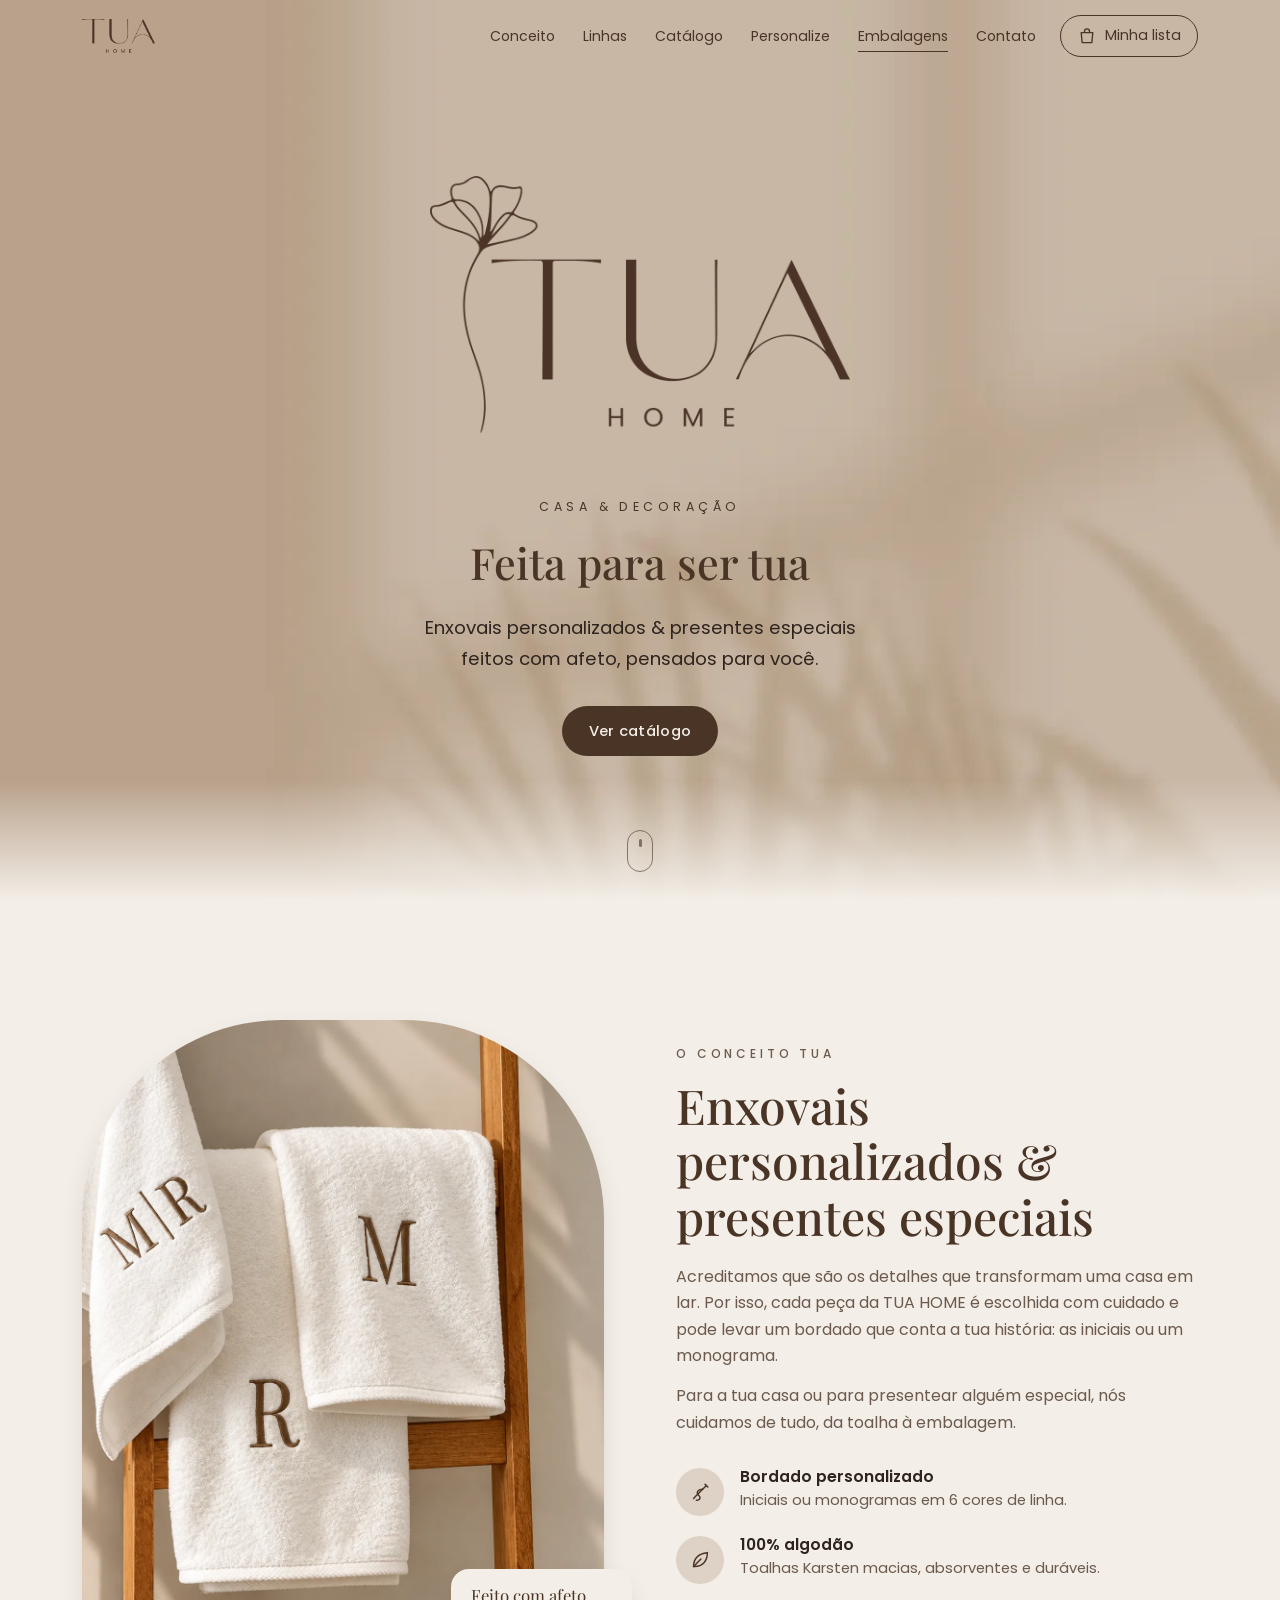
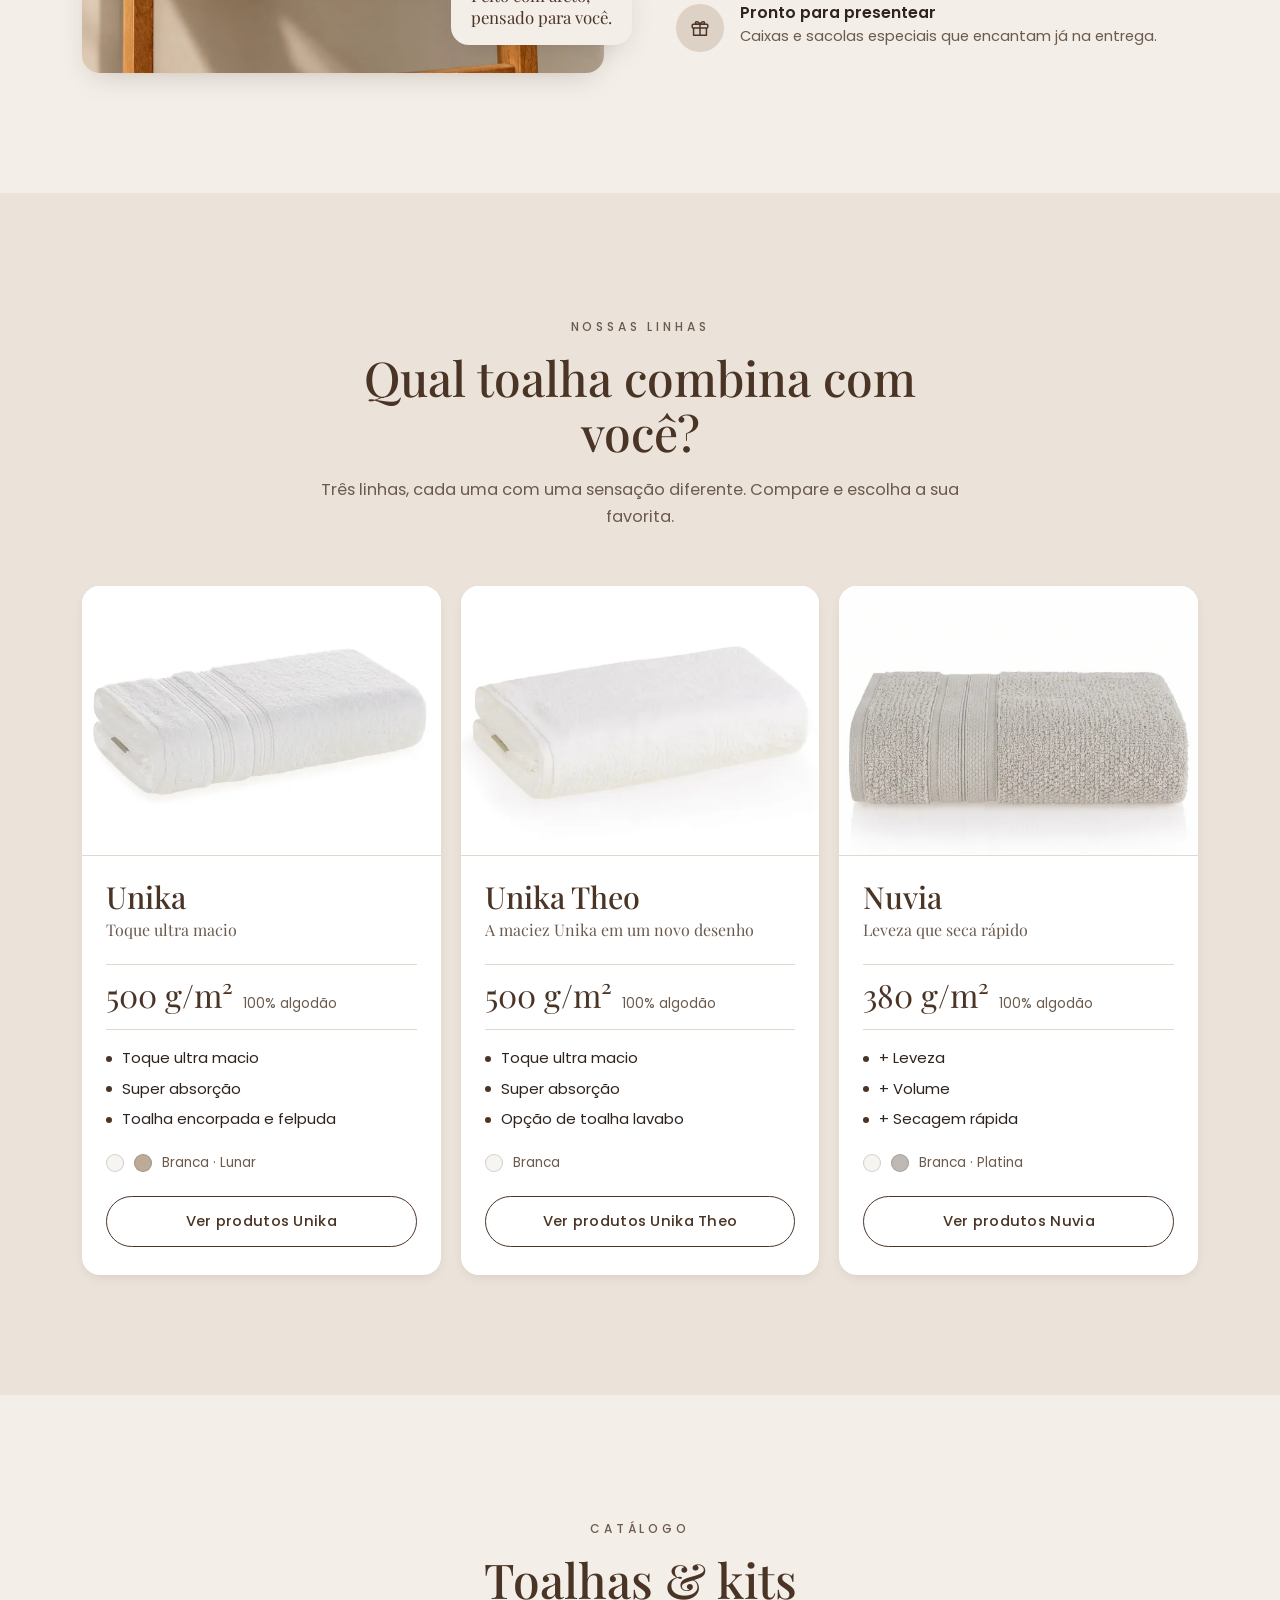
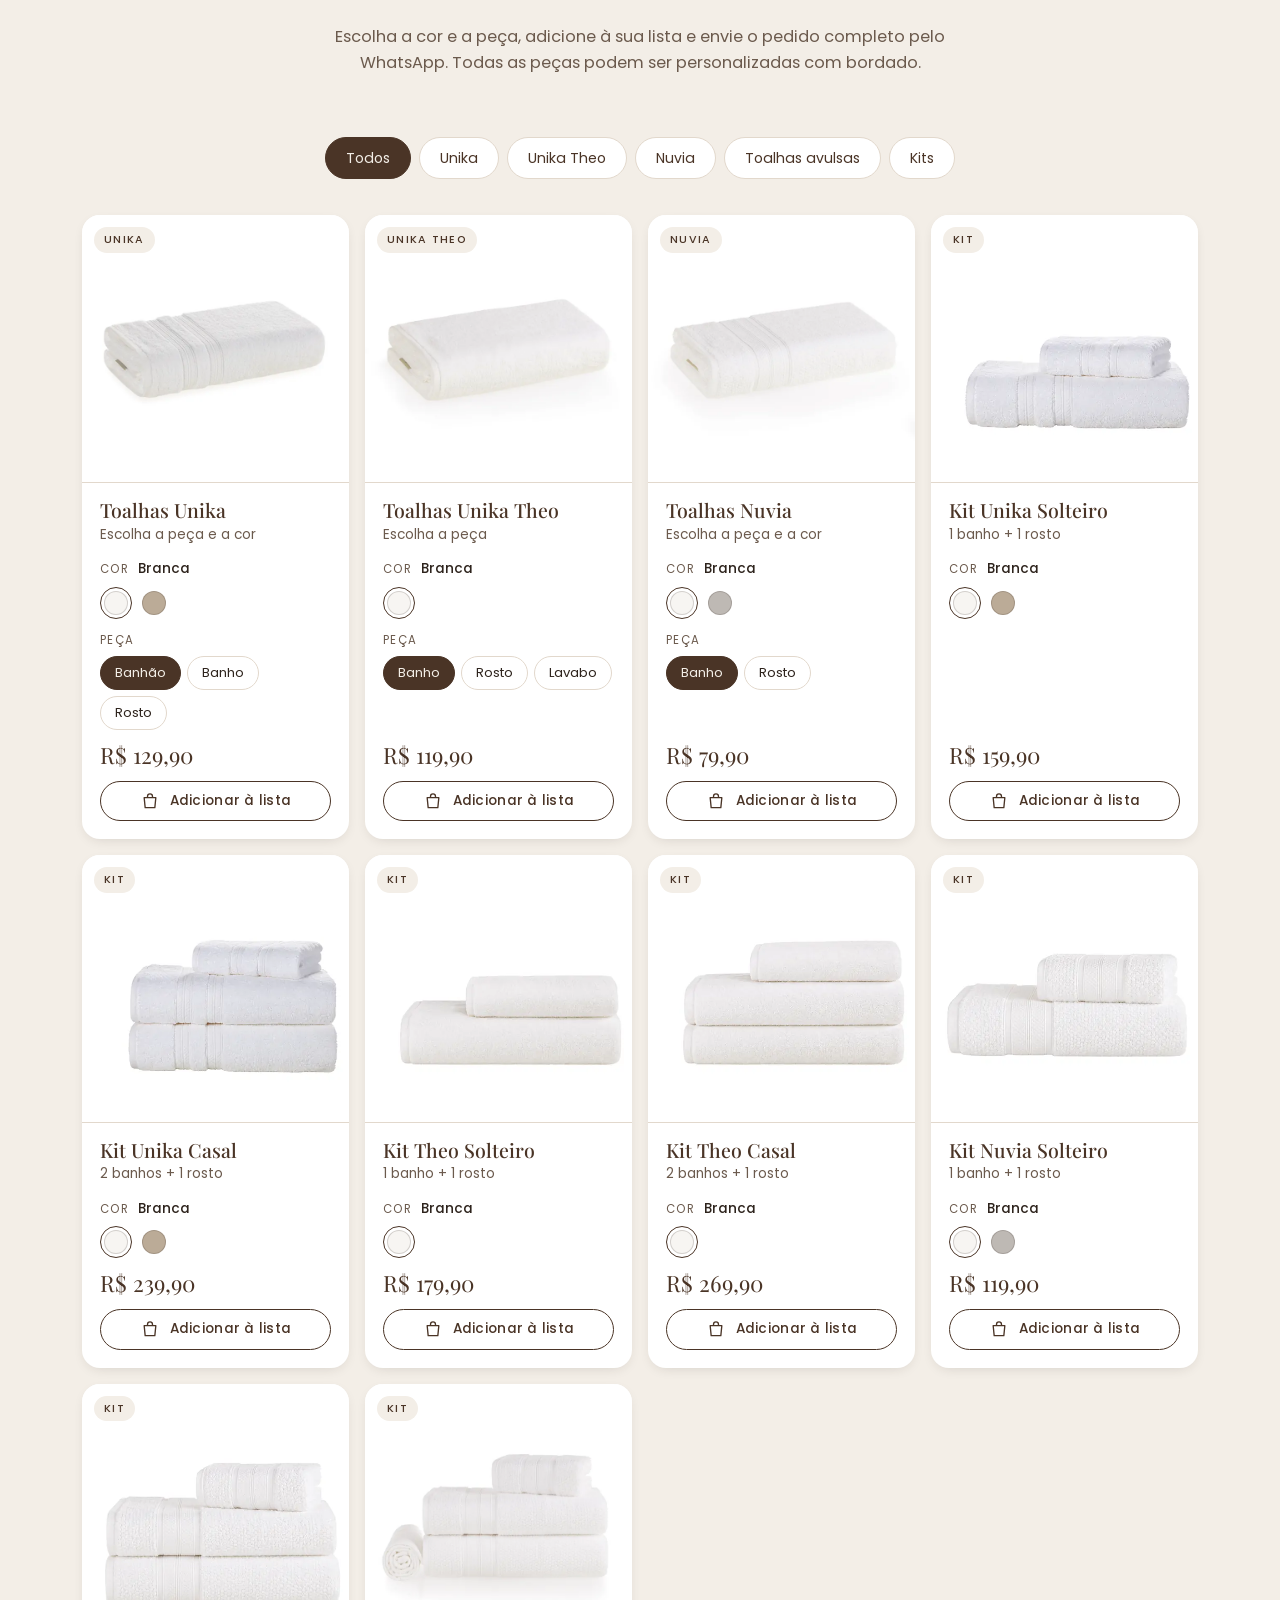
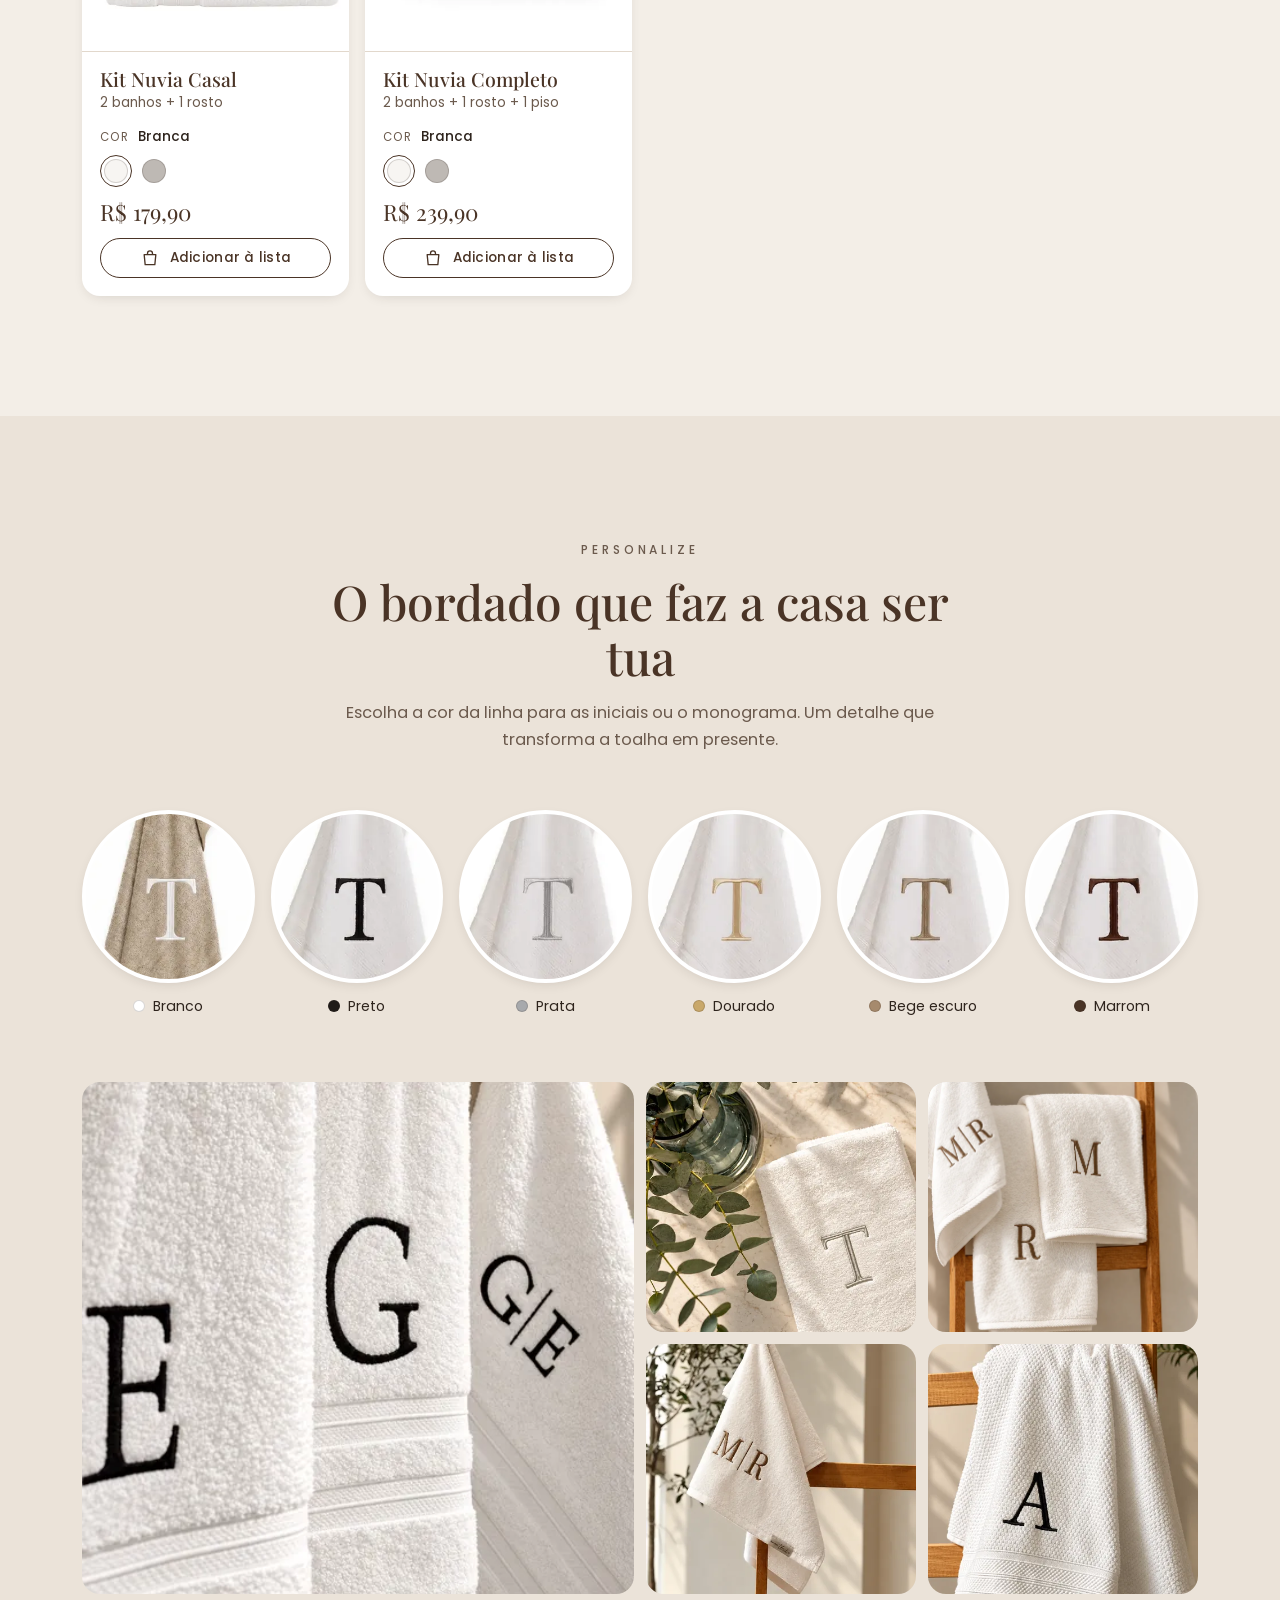
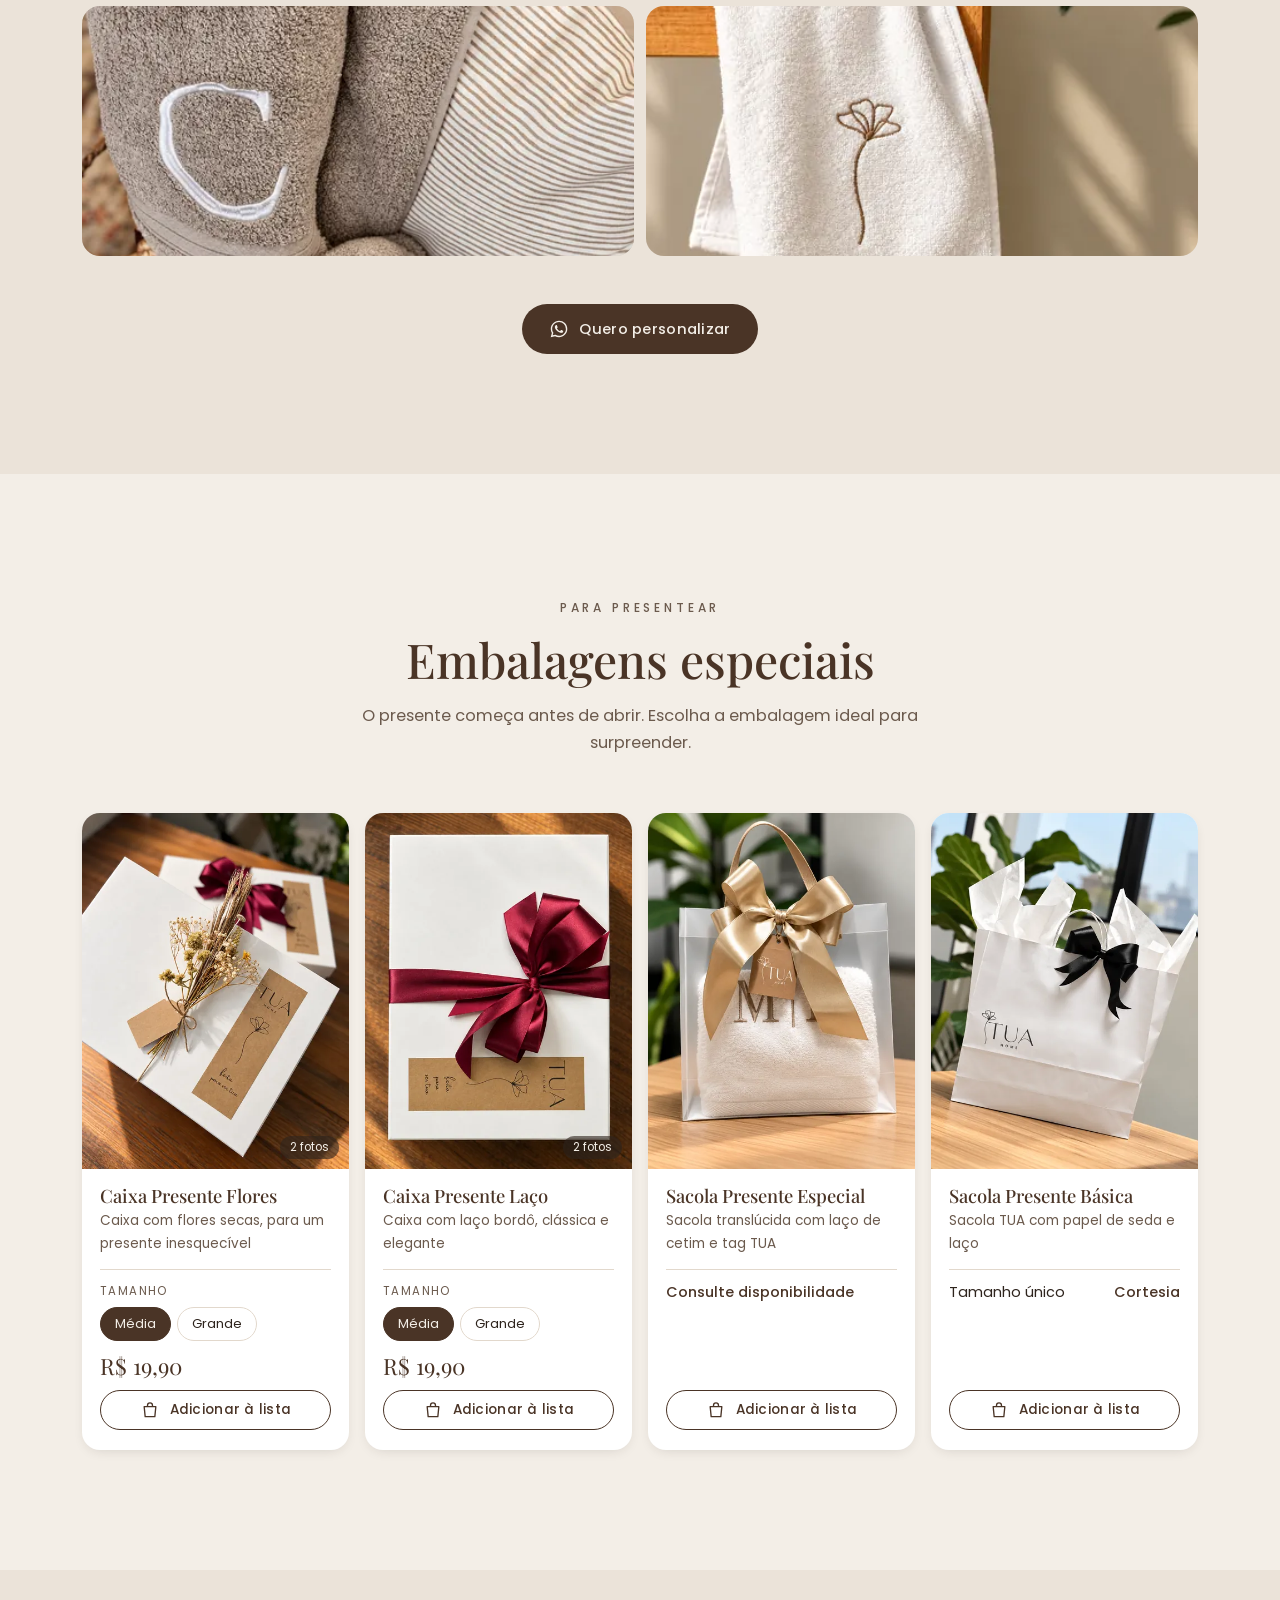
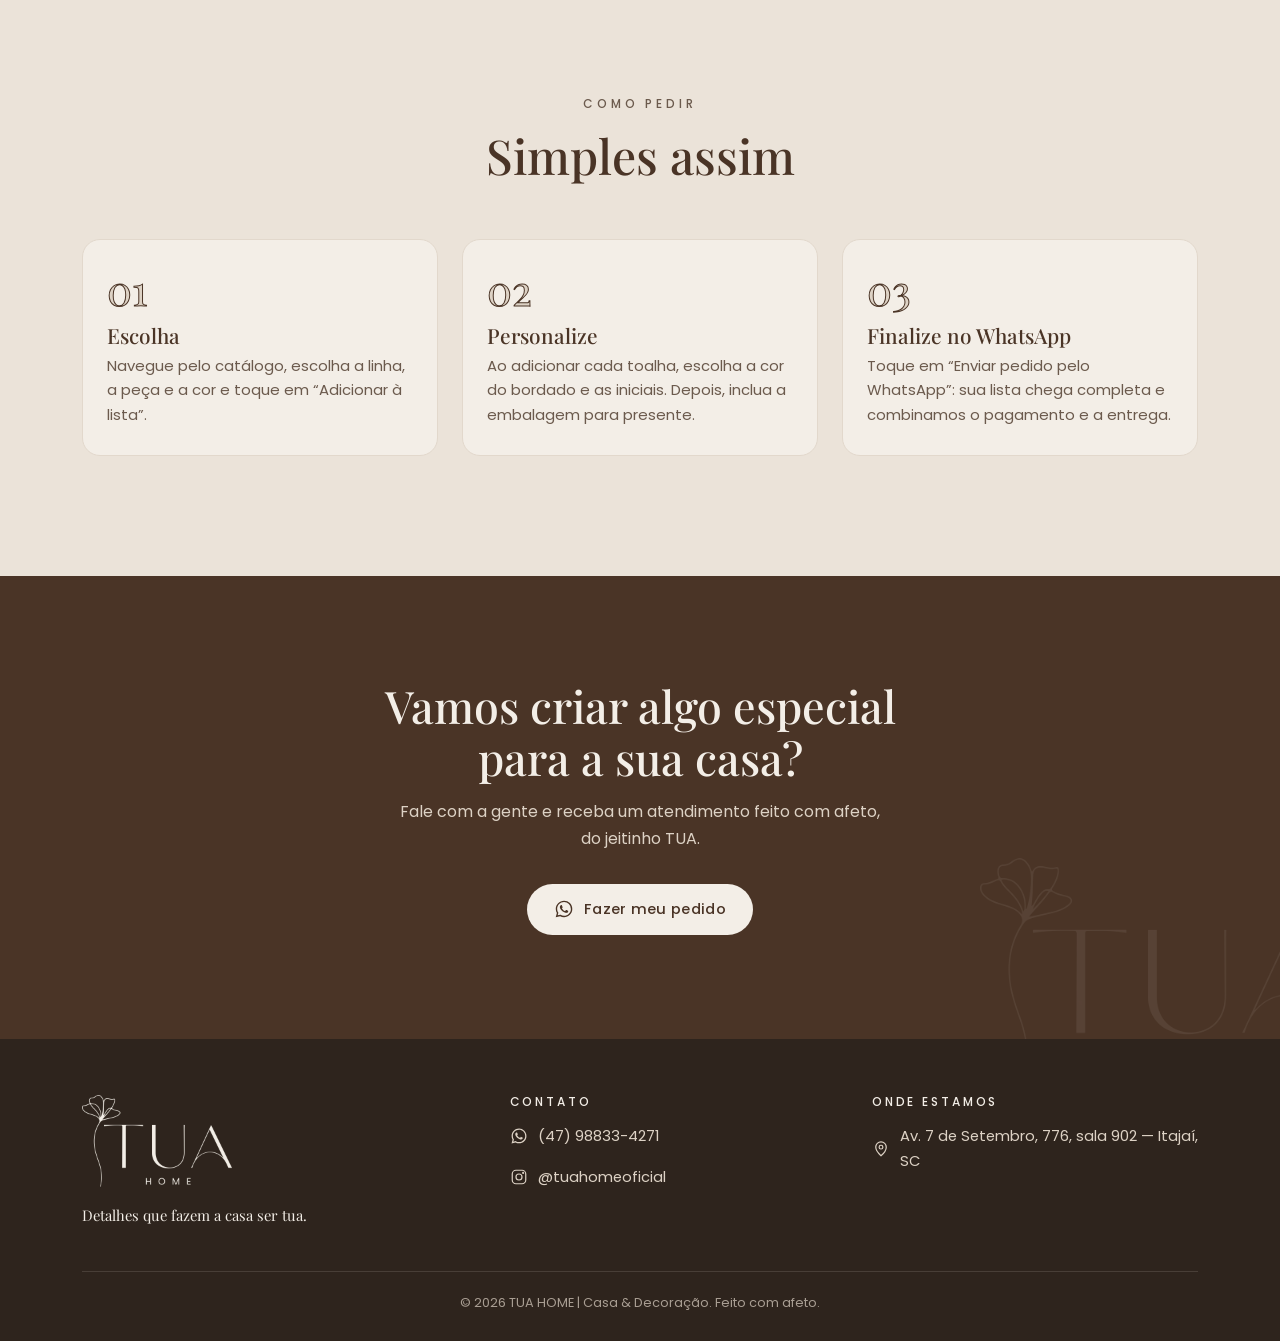
==== commit 99a99d27: "Feito para que a personalização seja por item" ====
--- a/index.html
+++ b/index.html
@@ -159,7 +159,7 @@
           <span class="eyebrow">O conceito TUA</span>
           <h2 class="section__title">Enxovais personalizados &amp; presentes especiais</h2>
           <p>Acreditamos que são os detalhes que transformam uma casa em lar. Por isso, cada peça da TUA HOME é
-            escolhida com cuidado e pode levar um bordado que conta a tua história: um nome, as iniciais, um monograma.
+            escolhida com cuidado e pode levar um bordado que conta a tua história: as iniciais ou um monograma.
           </p>
           <p>Para a tua casa ou para presentear alguém especial, nós cuidamos de tudo, da toalha à embalagem.</p>
 
@@ -170,7 +170,7 @@
                 </svg></span>
               <div>
                 <h3>Bordado personalizado</h3>
-                <p>Nomes, iniciais ou monogramas em 6 cores de linha.</p>
+                <p>Iniciais ou monogramas em 6 cores de linha.</p>
               </div>
             </li>
             <li class="pilar">
@@ -240,7 +240,7 @@
         <header class="section__head reveal">
           <span class="eyebrow">Personalize</span>
           <h2 class="section__title">O bordado que faz a casa ser tua</h2>
-          <p class="section__lead">Escolha a cor da linha para o nome, as iniciais ou o monograma. Um detalhe que
+          <p class="section__lead">Escolha a cor da linha para as iniciais ou o monograma. Um detalhe que
             transforma a toalha em presente.</p>
         </header>
 
@@ -284,8 +284,8 @@
           </li>
           <li class="passo reveal">
             <h3>Personalize</h3>
-            <p>Na sua lista, ajuste as quantidades, inclua a embalagem e informe a cor do bordado e o nome ou as
-              iniciais.</p>
+            <p>Ao adicionar cada toalha, escolha a cor do bordado e as iniciais. Depois, inclua a embalagem
+              para presente.</p>
           </li>
           <li class="passo reveal">
             <h3>Finalize no WhatsApp</h3>
@@ -370,18 +370,11 @@
       <div class="lista__conteudo" id="lista-conteudo" hidden>
         <ul class="lista__itens" id="lista-itens"></ul>
 
-        <fieldset class="lista__extra">
-          <legend>Personalização (opcional)</legend>
-          <label class="campo">Cor do bordado
-            <select id="lista-bordado"></select>
-          </label>
-          <label class="campo">Nome ou iniciais
-            <input id="lista-nomes" type="text" placeholder="Ex.: Maria, M|R" autocomplete="off">
-          </label>
-          <label class="campo">Observações
+        <div class="lista__extra">
+          <label class="campo">Observações (opcional)
             <textarea id="lista-obs" rows="3" placeholder="Ex.: é para presente, data desejada para entrega…"></textarea>
           </label>
-        </fieldset>
+        </div>
       </div>
 
       <footer class="lista__footer" id="lista-footer" hidden>
@@ -398,6 +391,53 @@
         <button class="lista__limpar" id="lista-limpar" type="button">Limpar lista</button>
       </footer>
     </div>
+  </dialog>
+
+  <!-- Personalizar a toalha antes de adicionar -->
+  <dialog class="perso" id="perso" aria-labelledby="perso-titulo">
+    <form class="perso__form" id="perso-form">
+      <header class="perso__head">
+        <img class="perso__img" id="perso-img" src="" alt="" width="64" height="64">
+        <div>
+          <p class="perso__eyebrow">Personalize</p>
+          <h2 class="perso__titulo" id="perso-titulo"></h2>
+          <p class="perso__detalhe" id="perso-detalhe"></p>
+        </div>
+        <button class="lista__close" id="perso-fechar" type="button" aria-label="Fechar"><svg aria-hidden="true">
+            <use href="#i-close" />
+          </svg></button>
+      </header>
+
+      <div class="perso__body">
+        <fieldset class="seletor">
+          <legend>Cor do bordado <b id="perso-cor-nome">Sem bordado</b></legend>
+          <div class="seletor__opts perso__cores" role="radiogroup" aria-label="Cor do bordado" id="perso-cores"></div>
+        </fieldset>
+
+        <label class="campo" id="perso-iniciais-campo">Iniciais
+          <input id="perso-iniciais" class="campo__iniciais" type="text" maxlength="3" placeholder="Ex.: M ou M|R"
+            autocomplete="off" autocapitalize="characters" spellcheck="false">
+          <span class="campo__ajuda">Até 2 letras. Se preferir, combinamos depois pelo WhatsApp.</span>
+        </label>
+
+        <div class="perso__qtd" id="perso-qtd-campo">
+          <span>Quantidade</span>
+          <div class="qtd">
+            <button type="button" data-perso-qtd="-1" aria-label="Diminuir quantidade">−</button>
+            <span id="perso-qtd" aria-live="polite">1</span>
+            <button type="button" data-perso-qtd="1" aria-label="Aumentar quantidade">+</button>
+          </div>
+        </div>
+      </div>
+
+      <footer class="perso__footer">
+        <button class="btn btn--primary btn--block" type="submit">
+          <svg aria-hidden="true">
+            <use href="#i-bag" />
+          </svg> <span id="perso-salvar-label">Adicionar à lista</span>
+        </button>
+      </footer>
+    </form>
   </dialog>
 
   <div class="toast" id="toast" role="status" aria-live="polite">
--- a/css/styles.css
+++ b/css/styles.css
@@ -938,16 +938,6 @@
   .preco {
     font-size: 1.15rem;
   }
-  .produto .btn {
-    min-height: 42px;
-    padding: 8px 10px;
-    font-size: 0.8rem;
-    gap: 6px;
-  }
-  .produto .btn svg {
-    width: 16px;
-    height: 16px;
-  }
   .hide-xs {
     display: none;
   }
@@ -1145,11 +1135,17 @@
   padding: 16px 18px 20px;
 }
 
+/* preço logo abaixo da linha/seletor; botão sempre no rodapé do card */
 .embalagem__acoes {
+  flex: 1;
+  display: flex;
+  flex-direction: column;
+  gap: 10px;
+  padding-top: 12px;
+}
+
+.embalagem__acoes .btn {
   margin-top: auto;
-  padding-top: 14px;
-  display: grid;
-  gap: 10px;
 }
 
 .embalagem__name {
@@ -1162,30 +1158,45 @@
   margin-top: 4px;
 }
 
-.embalagem__precos {
-  list-style: none;
+.embalagem__divisor {
+  width: 100%;
   margin: 14px 0 0;
-  padding: 12px 0 0;
+  border: 0;
   border-top: 1px solid var(--linha);
-  display: grid;
-  gap: 4px;
+}
+
+.embalagem__seletor {
+  margin-top: 12px;
+}
+
+/* Quando no lugar do preço há um texto (ex.: "Consulte disponibilidade") */
+.preco.preco--texto {
+  font-family: var(--sans);
   font-size: 0.9rem;
-}
-
-.embalagem__precos li {
+  font-weight: 500;
+  line-height: 1.4;
+}
+
+/* Linha "Tamanho único — Cortesia" */
+.preco.preco--linha {
   display: flex;
   justify-content: space-between;
   gap: 8px;
-}
-
-.embalagem__precos span:last-child {
+  font-family: var(--sans);
+  font-size: 0.9rem;
+  line-height: 1.5;
+  color: var(--texto);
+}
+
+.preco.preco--linha span:last-child {
   font-weight: 500;
   color: var(--marrom);
 }
 
-.embalagem__precos .embalagem__nota {
-  font-weight: 500;
-  color: var(--marrom);
+@media (max-width: 539px) {
+  .embalagem .preco.preco--linha {
+    font-size: 0.8rem;
+  }
 }
 
 @media (max-width: 539px) {
@@ -1198,7 +1209,10 @@
   .embalagem__desc {
     display: none;
   }
-  .embalagem__precos {
+  .embalagem .preco {
+    font-size: 1.15rem;
+  }
+  .embalagem .preco.preco--texto {
     font-size: 0.8rem;
   }
 }
@@ -1657,21 +1671,27 @@
 }
 
 .lista__extra {
-  display: grid;
-  gap: 12px;
-  margin: 24px 0 0;
+  margin-top: 24px;
+}
+
+.item__perso {
+  display: flex;
+  flex-wrap: wrap;
+  align-items: baseline;
+  gap: 8px;
+  font-size: 0.8rem;
+  line-height: 1.5;
+  color: var(--cafe);
+}
+
+.item__editar {
   padding: 0;
   border: 0;
-  min-width: 0;
-}
-
-.lista__extra legend {
-  padding: 0;
-  margin-bottom: 12px;
-  font-size: 0.72rem;
-  letter-spacing: 0.12em;
-  text-transform: uppercase;
-  color: var(--texto-suave);
+  background: none;
+  color: var(--texto-suave);
+  font-size: 0.78rem;
+  text-decoration: underline;
+  cursor: pointer;
 }
 
 .campo {
@@ -1747,6 +1767,148 @@
   font-size: 0.8rem;
   text-decoration: underline;
   cursor: pointer;
+}
+
+/* ---------- Personalizar toalha (janela ao adicionar) ---------- */
+.perso {
+  width: min(440px, calc(100vw - 32px));
+  max-height: calc(100dvh - 32px);
+  padding: 0;
+  border: 0;
+  border-radius: var(--raio);
+  background: var(--off-white);
+  color: var(--texto);
+  box-shadow: var(--sombra);
+  overflow: auto;
+}
+
+.perso::backdrop {
+  background: rgba(46, 36, 29, 0.55);
+  backdrop-filter: blur(2px);
+}
+
+.perso__head {
+  display: grid;
+  grid-template-columns: 64px 1fr auto;
+  align-items: center;
+  gap: 14px;
+  padding: 20px 20px 16px;
+  border-bottom: 1px solid var(--linha);
+}
+
+.perso__img {
+  width: 64px;
+  height: 64px;
+  object-fit: cover;
+  border-radius: var(--raio-sm);
+  background: var(--branco);
+}
+
+.perso__eyebrow {
+  font-size: 0.68rem;
+  letter-spacing: 0.2em;
+  text-transform: uppercase;
+  color: var(--texto-suave);
+}
+
+.perso__titulo {
+  font-size: 1.25rem;
+}
+
+.perso__detalhe {
+  font-size: 0.82rem;
+  color: var(--texto-suave);
+}
+
+.perso__head .lista__close {
+  align-self: start;
+}
+
+.perso__body {
+  display: grid;
+  gap: 20px;
+  padding: 20px;
+}
+
+.perso__cores {
+  gap: 8px;
+}
+
+.perso .swatch {
+  width: 38px;
+  height: 38px;
+}
+
+/* opção "Sem bordado": círculo branco riscado */
+.swatch--nenhum .dot {
+  position: relative;
+  overflow: hidden;
+  background: var(--branco);
+}
+
+.swatch--nenhum .dot::after {
+  content: "";
+  position: absolute;
+  left: 50%;
+  top: -20%;
+  width: 1.5px;
+  height: 140%;
+  margin-left: -0.75px;
+  background: var(--texto-suave);
+  transform: rotate(45deg);
+}
+
+.campo .campo__iniciais {
+  letter-spacing: 0.2em;
+  text-transform: uppercase;
+}
+
+.campo .campo__iniciais::placeholder {
+  letter-spacing: normal;
+  text-transform: none;
+}
+
+.campo__ajuda {
+  font-size: 0.75rem;
+  color: var(--texto-suave);
+}
+
+.perso__qtd {
+  display: flex;
+  align-items: center;
+  justify-content: space-between;
+  font-size: 0.85rem;
+  color: var(--cafe);
+}
+
+.perso__footer {
+  padding: 16px 20px calc(16px + env(safe-area-inset-bottom));
+  border-top: 1px solid var(--linha);
+  background: var(--branco);
+}
+
+/* no celular abre como uma gaveta de baixo para cima */
+@media (max-width: 539px) {
+  .perso {
+    width: 100vw;
+    max-width: 100vw;
+    max-height: 90dvh;
+    margin: auto 0 0;
+    border-radius: var(--raio) var(--raio) 0 0;
+  }
+
+  .perso[open] {
+    animation: perso-subir 0.25s ease;
+  }
+}
+
+@keyframes perso-subir {
+  from {
+    transform: translateY(100%);
+  }
+  to {
+    transform: none;
+  }
 }
 
 /* ---------- Aviso de item adicionado ---------- */
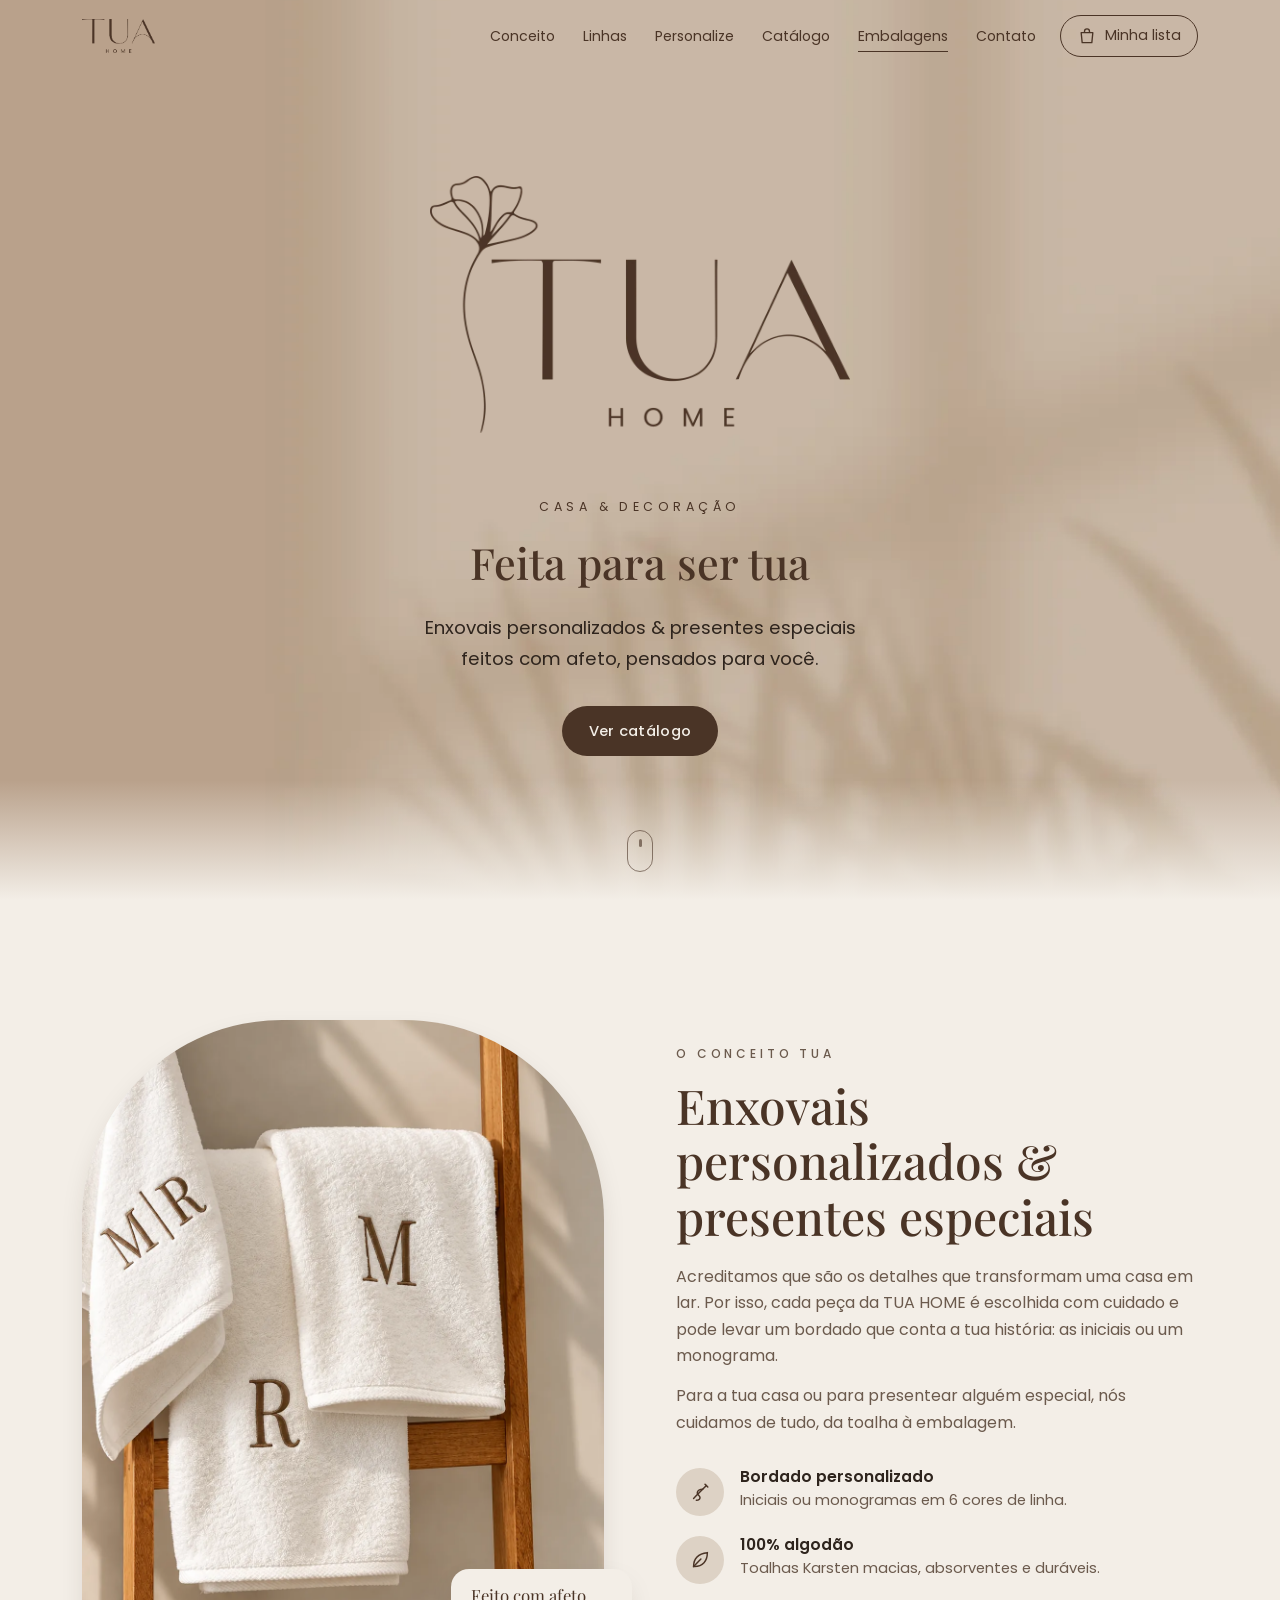
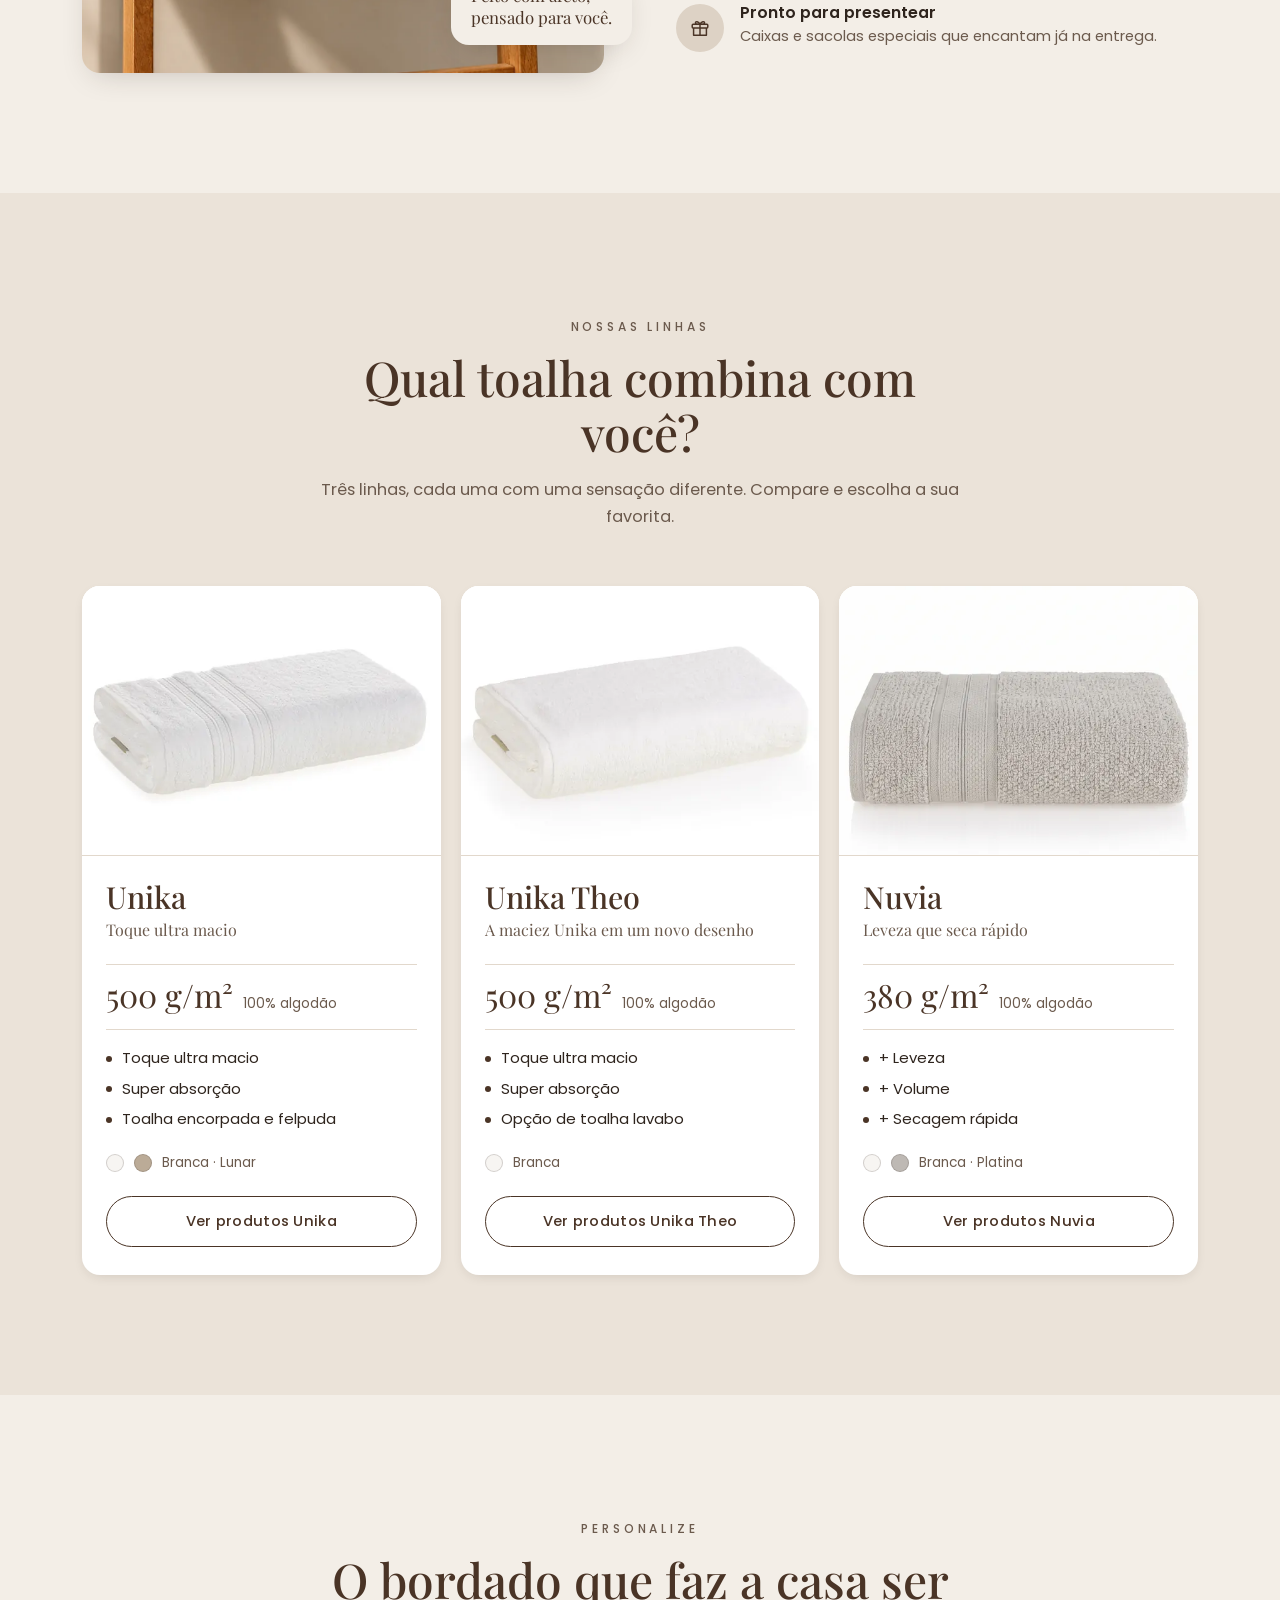
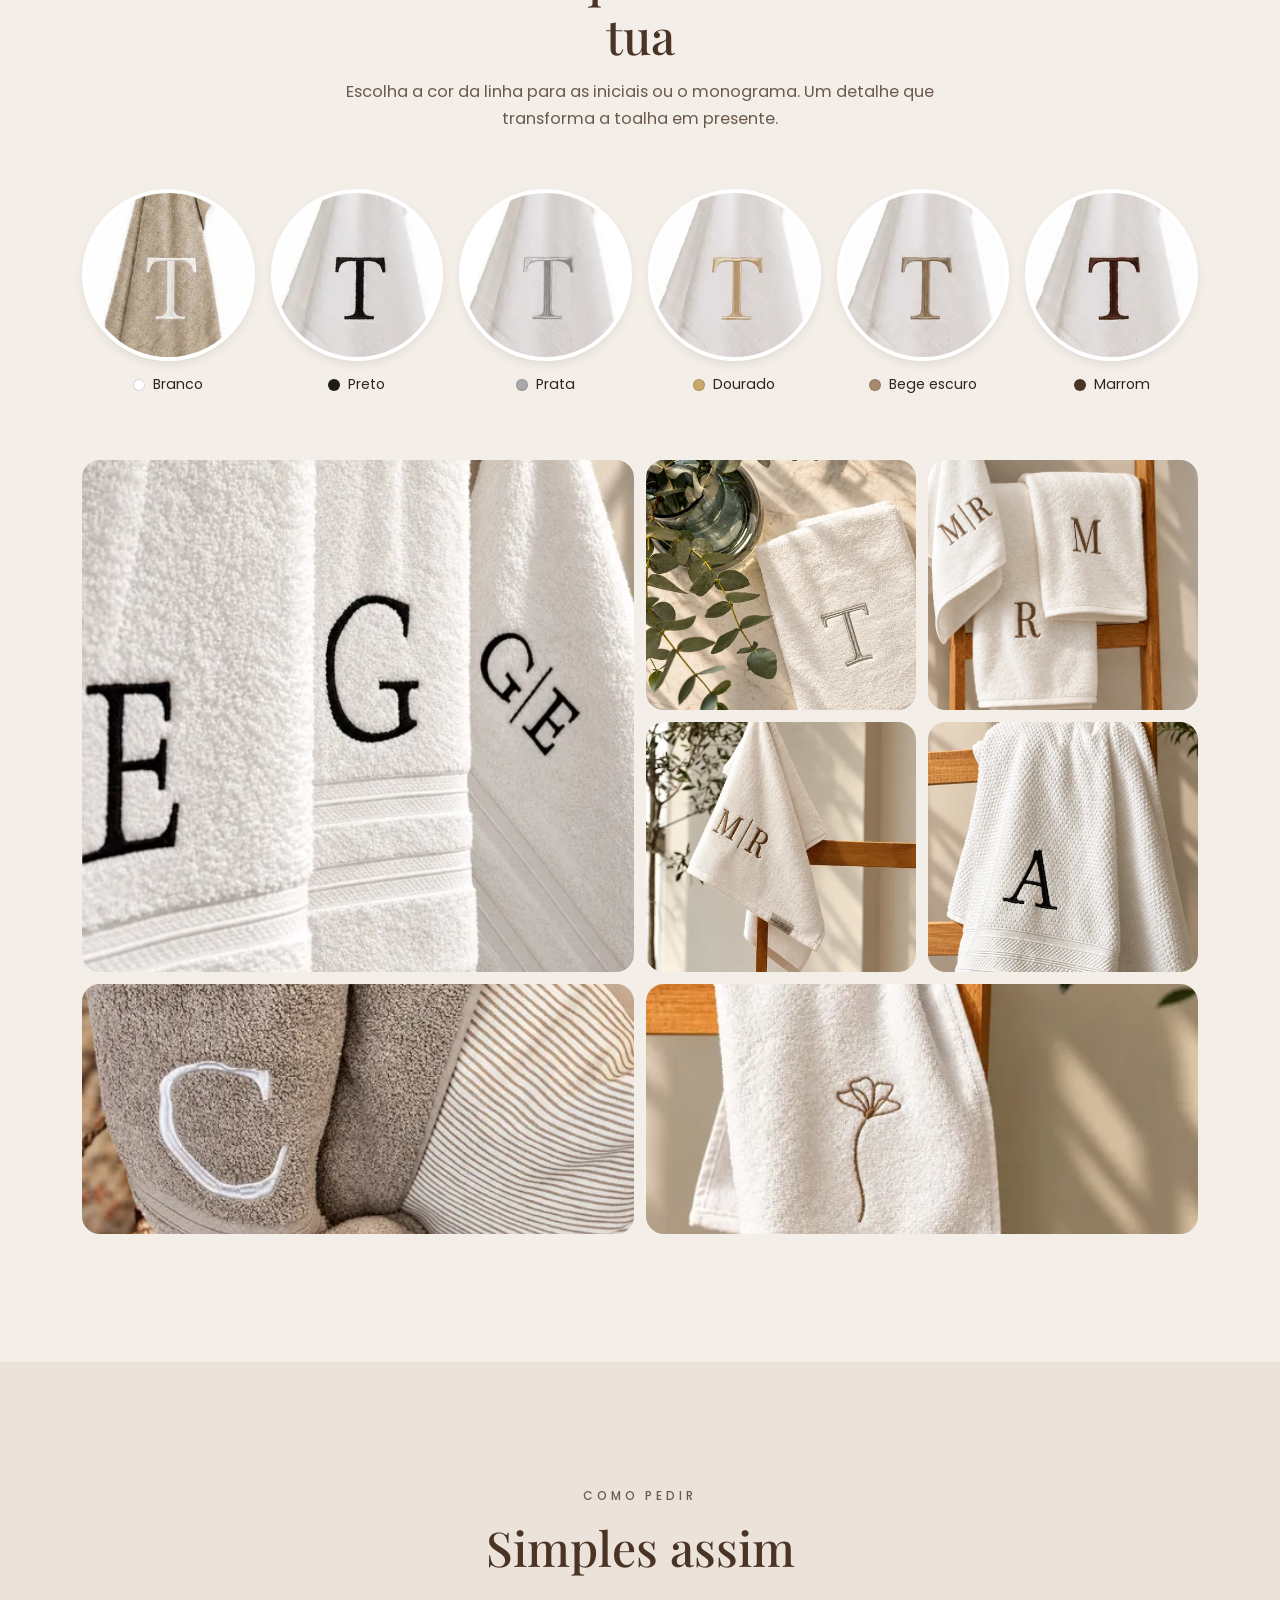
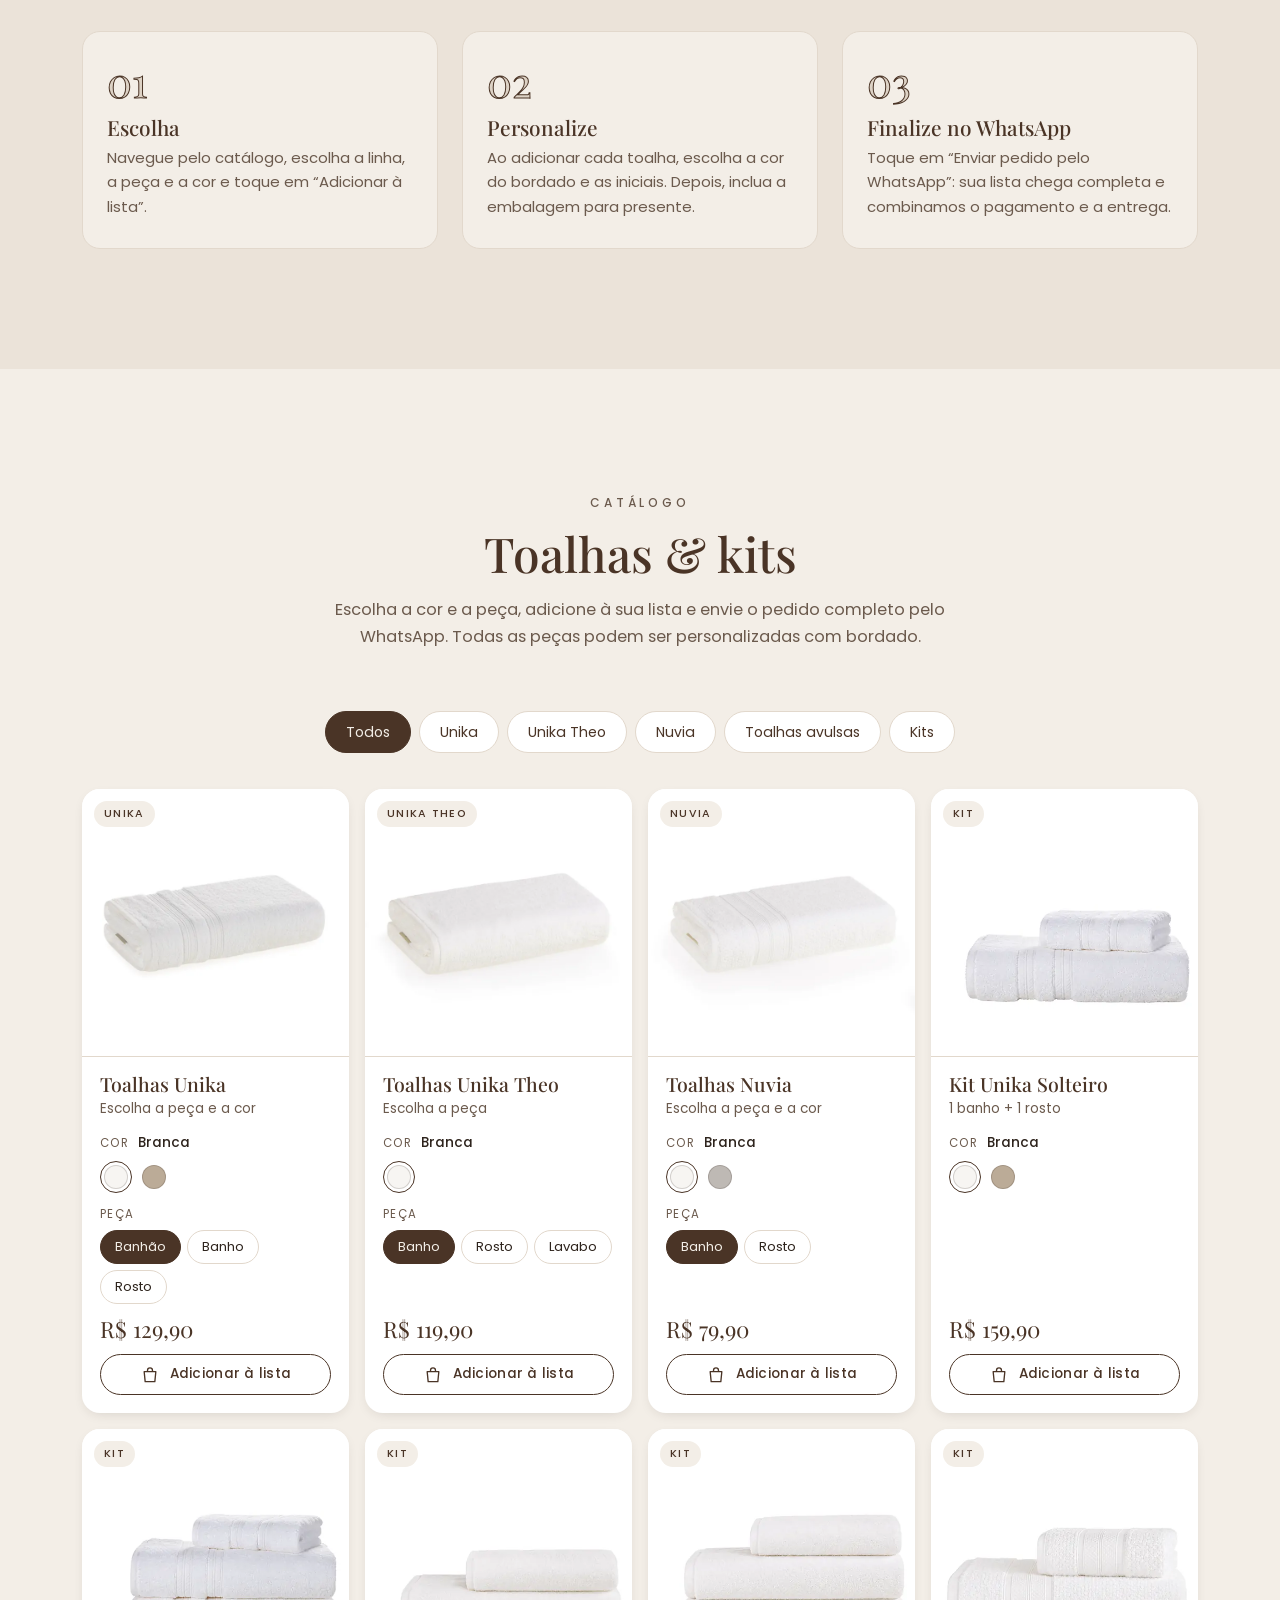
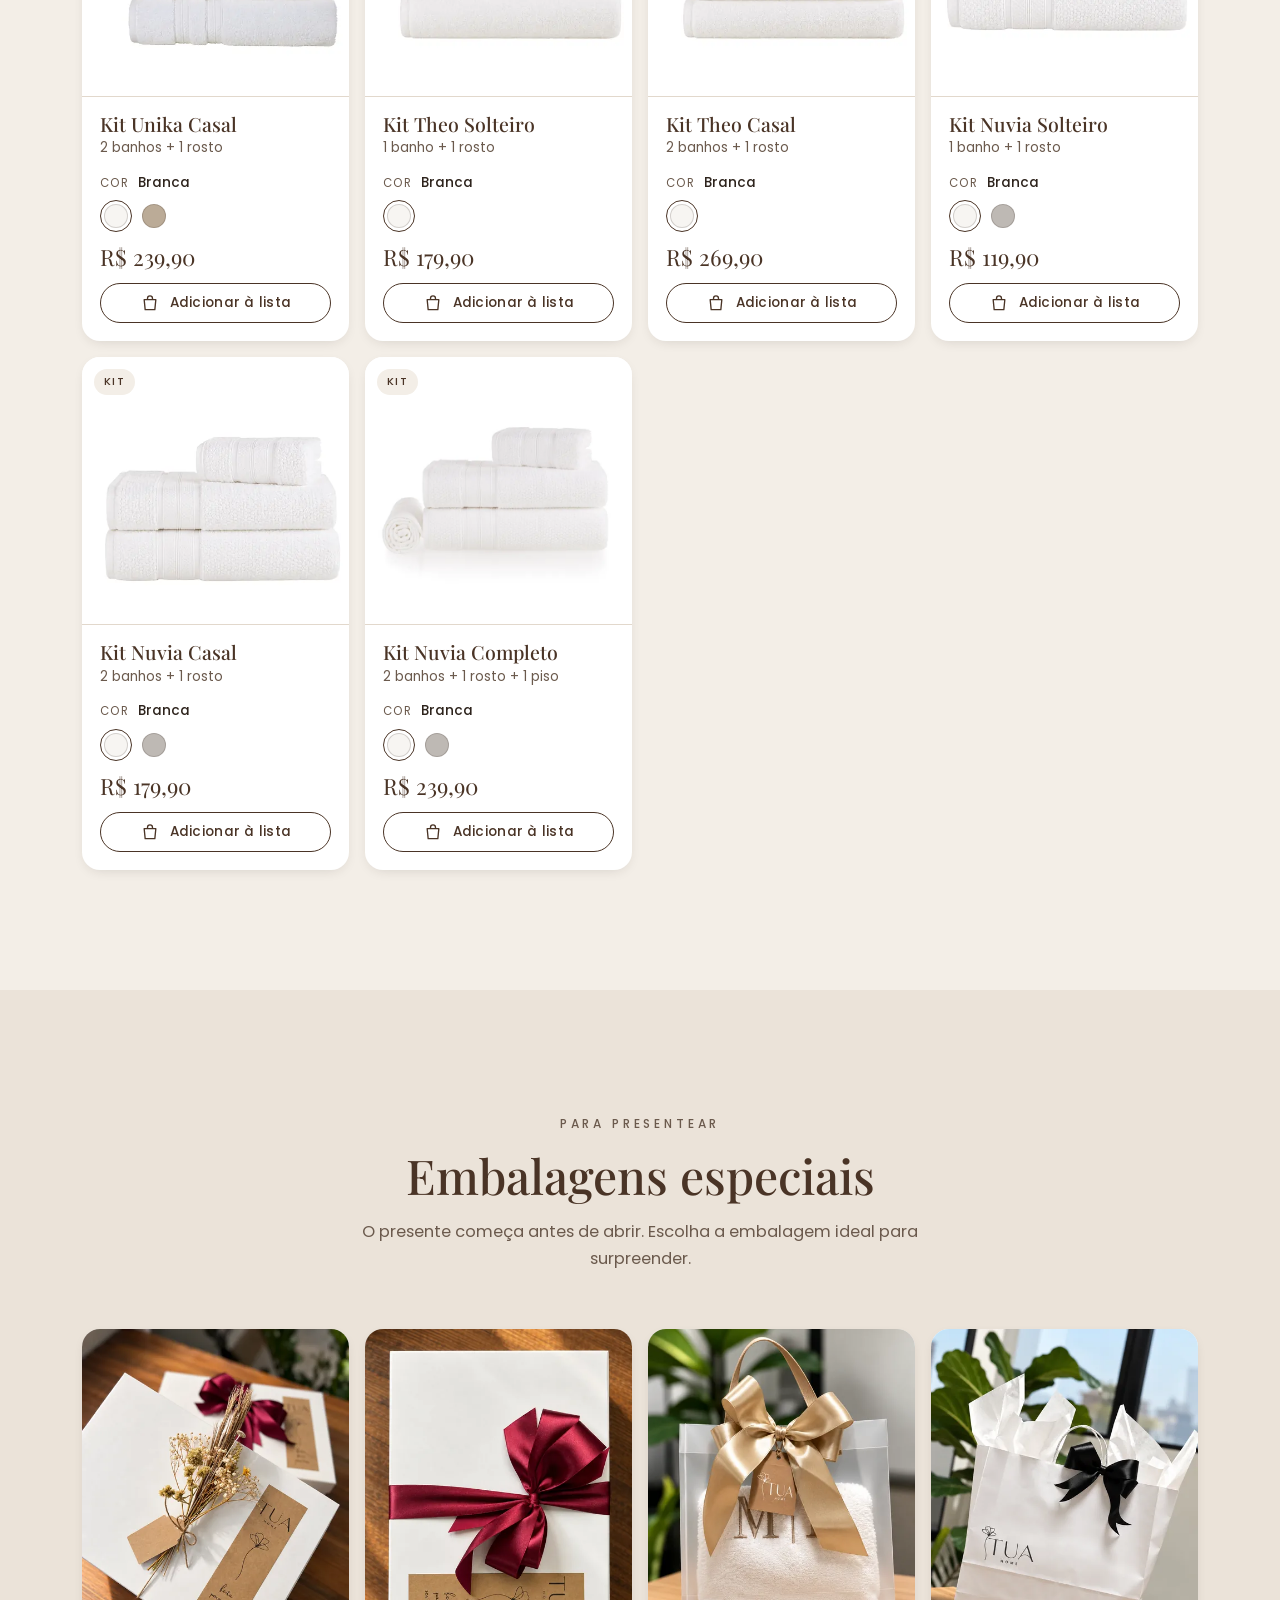
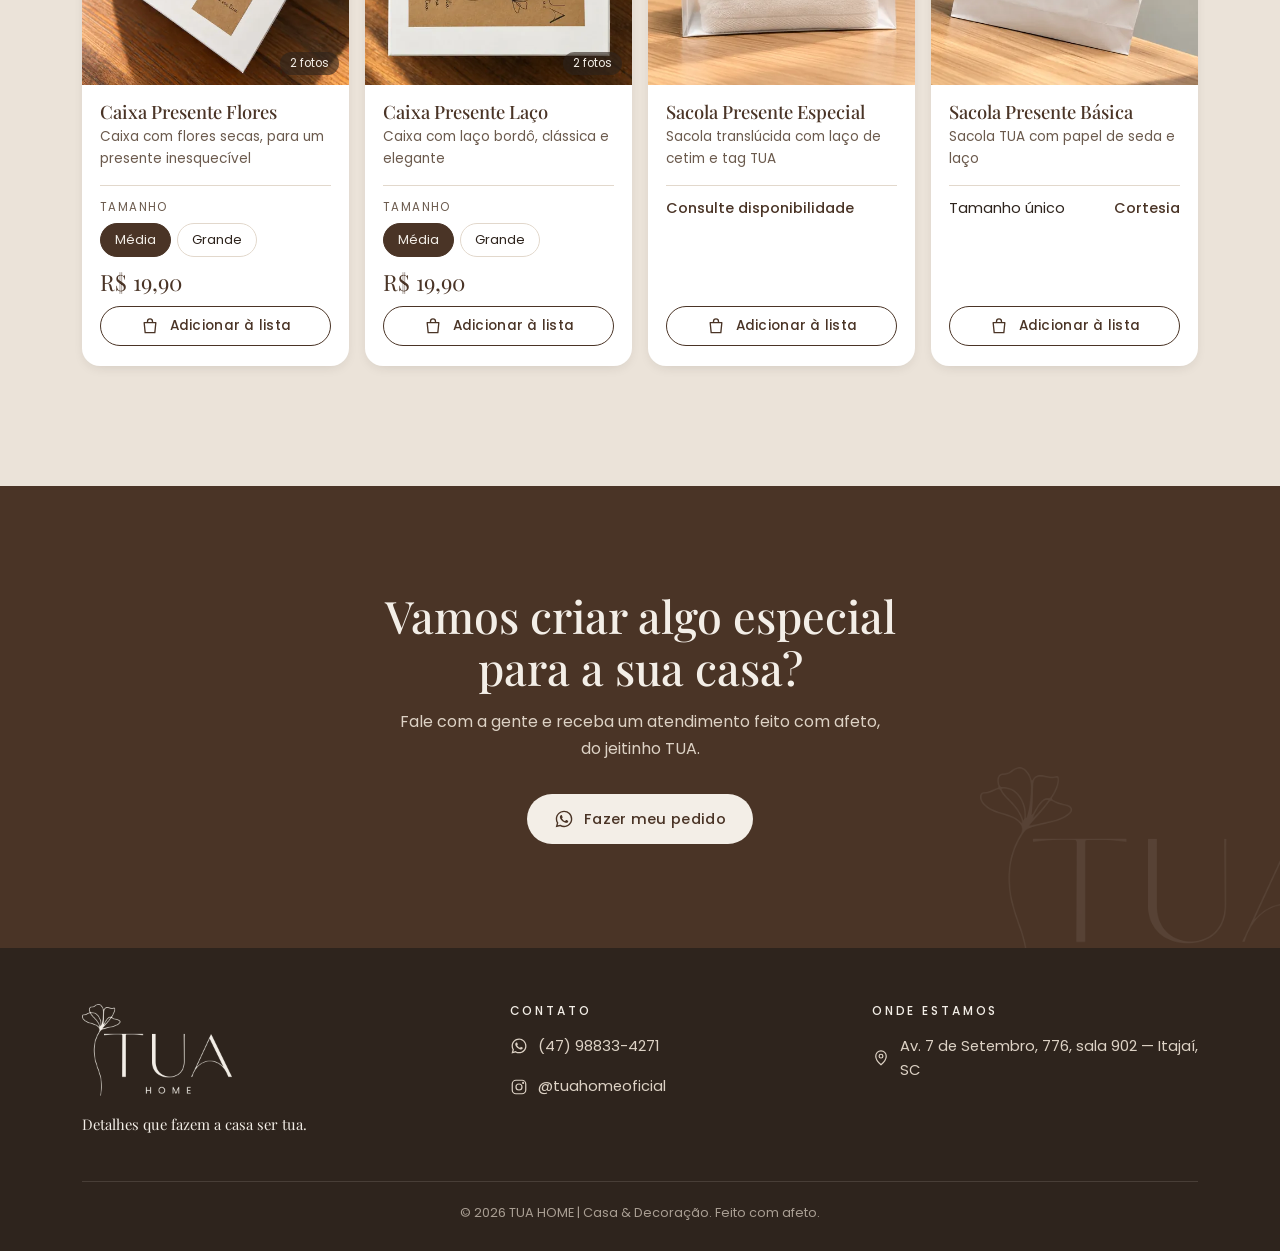
==== commit f3416fc6: "Alterada a ordem das sections" ====
--- a/index.html
+++ b/index.html
@@ -106,8 +106,8 @@
         <ul class="nav__list">
           <li><a class="nav__link" href="#conceito">Conceito</a></li>
           <li><a class="nav__link" href="#linhas">Linhas</a></li>
+          <li><a class="nav__link" href="#personalize">Personalize</a></li>
           <li><a class="nav__link" href="#catalogo">Catálogo</a></li>
-          <li><a class="nav__link" href="#personalize">Personalize</a></li>
           <li><a class="nav__link" href="#embalagens">Embalagens</a></li>
           <li><a class="nav__link" href="#contato">Contato</a></li>
         </ul>
@@ -209,33 +209,8 @@
       </div>
     </section>
 
-    <!-- Catálogo -->
-    <section class="section" id="catalogo">
-      <div class="container">
-        <header class="section__head reveal">
-          <span class="eyebrow">Catálogo</span>
-          <h2 class="section__title">Toalhas &amp; kits</h2>
-          <p class="section__lead">Escolha a cor e a peça, adicione à sua lista e envie o pedido completo pelo WhatsApp.
-            Todas as peças podem ser personalizadas com bordado.</p>
-        </header>
-
-        <div class="filtros" role="group" aria-label="Filtrar produtos" id="filtros">
-          <button class="chip" type="button" data-filtro="todos" aria-pressed="true">Todos</button>
-          <button class="chip" type="button" data-filtro="unika" aria-pressed="false">Unika</button>
-          <button class="chip" type="button" data-filtro="theo" aria-pressed="false">Unika Theo</button>
-          <button class="chip" type="button" data-filtro="nuvia" aria-pressed="false">Nuvia</button>
-          <button class="chip" type="button" data-filtro="avulsa" aria-pressed="false">Toalhas avulsas</button>
-          <button class="chip" type="button" data-filtro="kit" aria-pressed="false">Kits</button>
-        </div>
-
-        <div class="produtos" id="produtos" aria-live="polite"></div>
-        <p class="catalogo__aviso" id="catalogo-aviso" hidden>Valores de referência. Confirme preço e disponibilidade
-          pelo WhatsApp.</p>
-      </div>
-    </section>
-
     <!-- Personalize -->
-    <section class="section section--areia" id="personalize">
+    <section class="section" id="personalize">
       <div class="container">
         <header class="section__head reveal">
           <span class="eyebrow">Personalize</span>
@@ -246,27 +221,6 @@
 
         <div class="bordados reveal" id="bordados"></div>
         <div class="galeria" id="galeria" aria-label="Exemplos de peças personalizadas"></div>
-
-        <div class="personalize__cta">
-          <a class="btn btn--primary" data-wa="Olá! Gostaria de personalizar toalhas com bordado. Pode me ajudar?"
-            href="#" target="_blank" rel="noopener">
-            <svg aria-hidden="true">
-              <use href="#i-whatsapp" />
-            </svg> Quero personalizar
-          </a>
-        </div>
-      </div>
-    </section>
-
-    <!-- Embalagens -->
-    <section class="section" id="embalagens">
-      <div class="container">
-        <header class="section__head reveal">
-          <span class="eyebrow">Para presentear</span>
-          <h2 class="section__title">Embalagens especiais</h2>
-          <p class="section__lead">O presente começa antes de abrir. Escolha a embalagem ideal para surpreender.</p>
-        </header>
-        <div class="embalagens" id="embalagens-grid"></div>
       </div>
     </section>
 
@@ -296,6 +250,43 @@
       </div>
     </section>
 
+    <!-- Catálogo -->
+    <section class="section" id="catalogo">
+      <div class="container">
+        <header class="section__head reveal">
+          <span class="eyebrow">Catálogo</span>
+          <h2 class="section__title">Toalhas &amp; kits</h2>
+          <p class="section__lead">Escolha a cor e a peça, adicione à sua lista e envie o pedido completo pelo WhatsApp.
+            Todas as peças podem ser personalizadas com bordado.</p>
+        </header>
+
+        <div class="filtros" role="group" aria-label="Filtrar produtos" id="filtros">
+          <button class="chip" type="button" data-filtro="todos" aria-pressed="true">Todos</button>
+          <button class="chip" type="button" data-filtro="unika" aria-pressed="false">Unika</button>
+          <button class="chip" type="button" data-filtro="theo" aria-pressed="false">Unika Theo</button>
+          <button class="chip" type="button" data-filtro="nuvia" aria-pressed="false">Nuvia</button>
+          <button class="chip" type="button" data-filtro="avulsa" aria-pressed="false">Toalhas avulsas</button>
+          <button class="chip" type="button" data-filtro="kit" aria-pressed="false">Kits</button>
+        </div>
+
+        <div class="produtos" id="produtos" aria-live="polite"></div>
+        <p class="catalogo__aviso" id="catalogo-aviso" hidden>Valores de referência. Confirme preço e disponibilidade
+          pelo WhatsApp.</p>
+      </div>
+    </section>
+
+    <!-- Embalagens -->
+    <section class="section section--areia" id="embalagens">
+      <div class="container">
+        <header class="section__head reveal">
+          <span class="eyebrow">Para presentear</span>
+          <h2 class="section__title">Embalagens especiais</h2>
+          <p class="section__lead">O presente começa antes de abrir. Escolha a embalagem ideal para surpreender.</p>
+        </header>
+        <div class="embalagens" id="embalagens-grid"></div>
+      </div>
+    </section>
+
     <!-- CTA -->
     <section class="cta">
       <img class="cta__flor" src="assets/img/logotipo/logo-claro.webp" alt="" width="900" height="552" loading="lazy">
--- a/css/styles.css
+++ b/css/styles.css
@@ -1068,11 +1068,6 @@
   transform: scale(1.04);
 }
 
-.personalize__cta {
-  margin-top: 40px;
-  text-align: center;
-}
-
 /* ---------- Embalagens ---------- */
 .embalagens {
   display: grid;
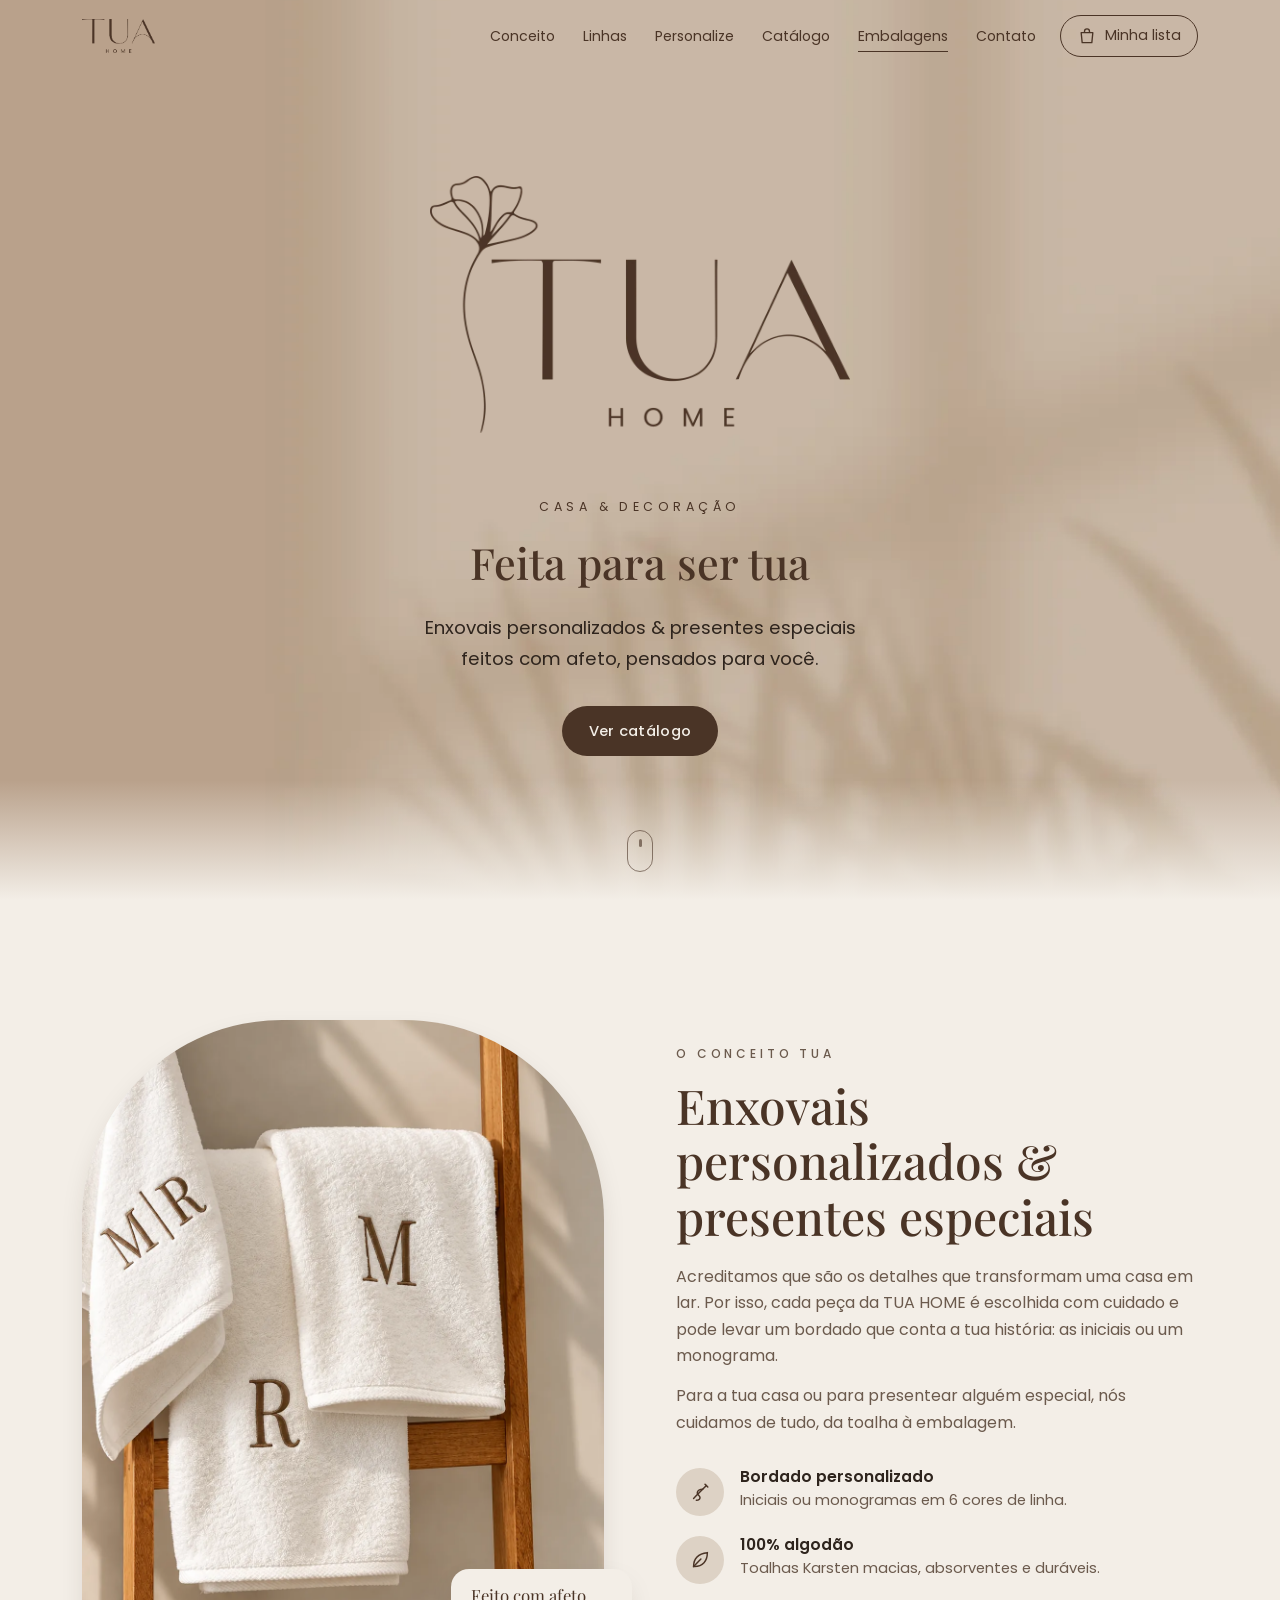
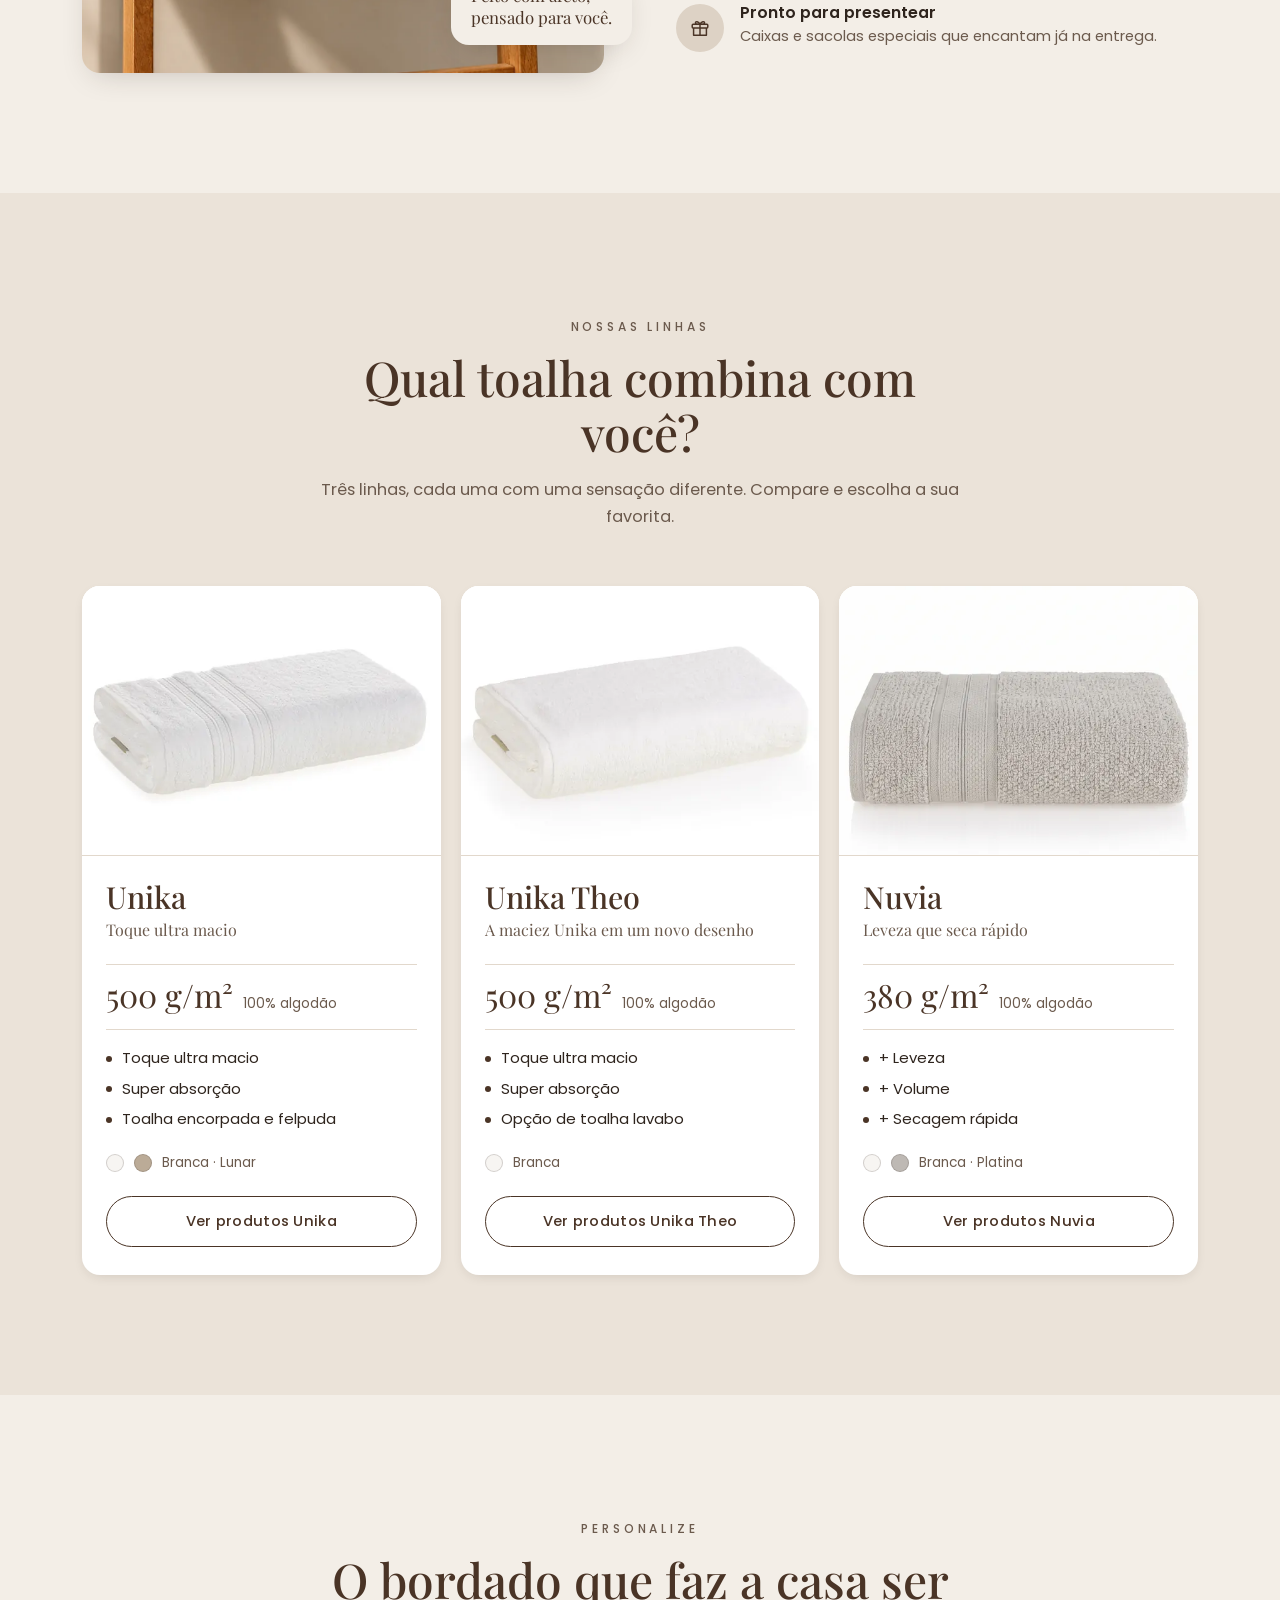
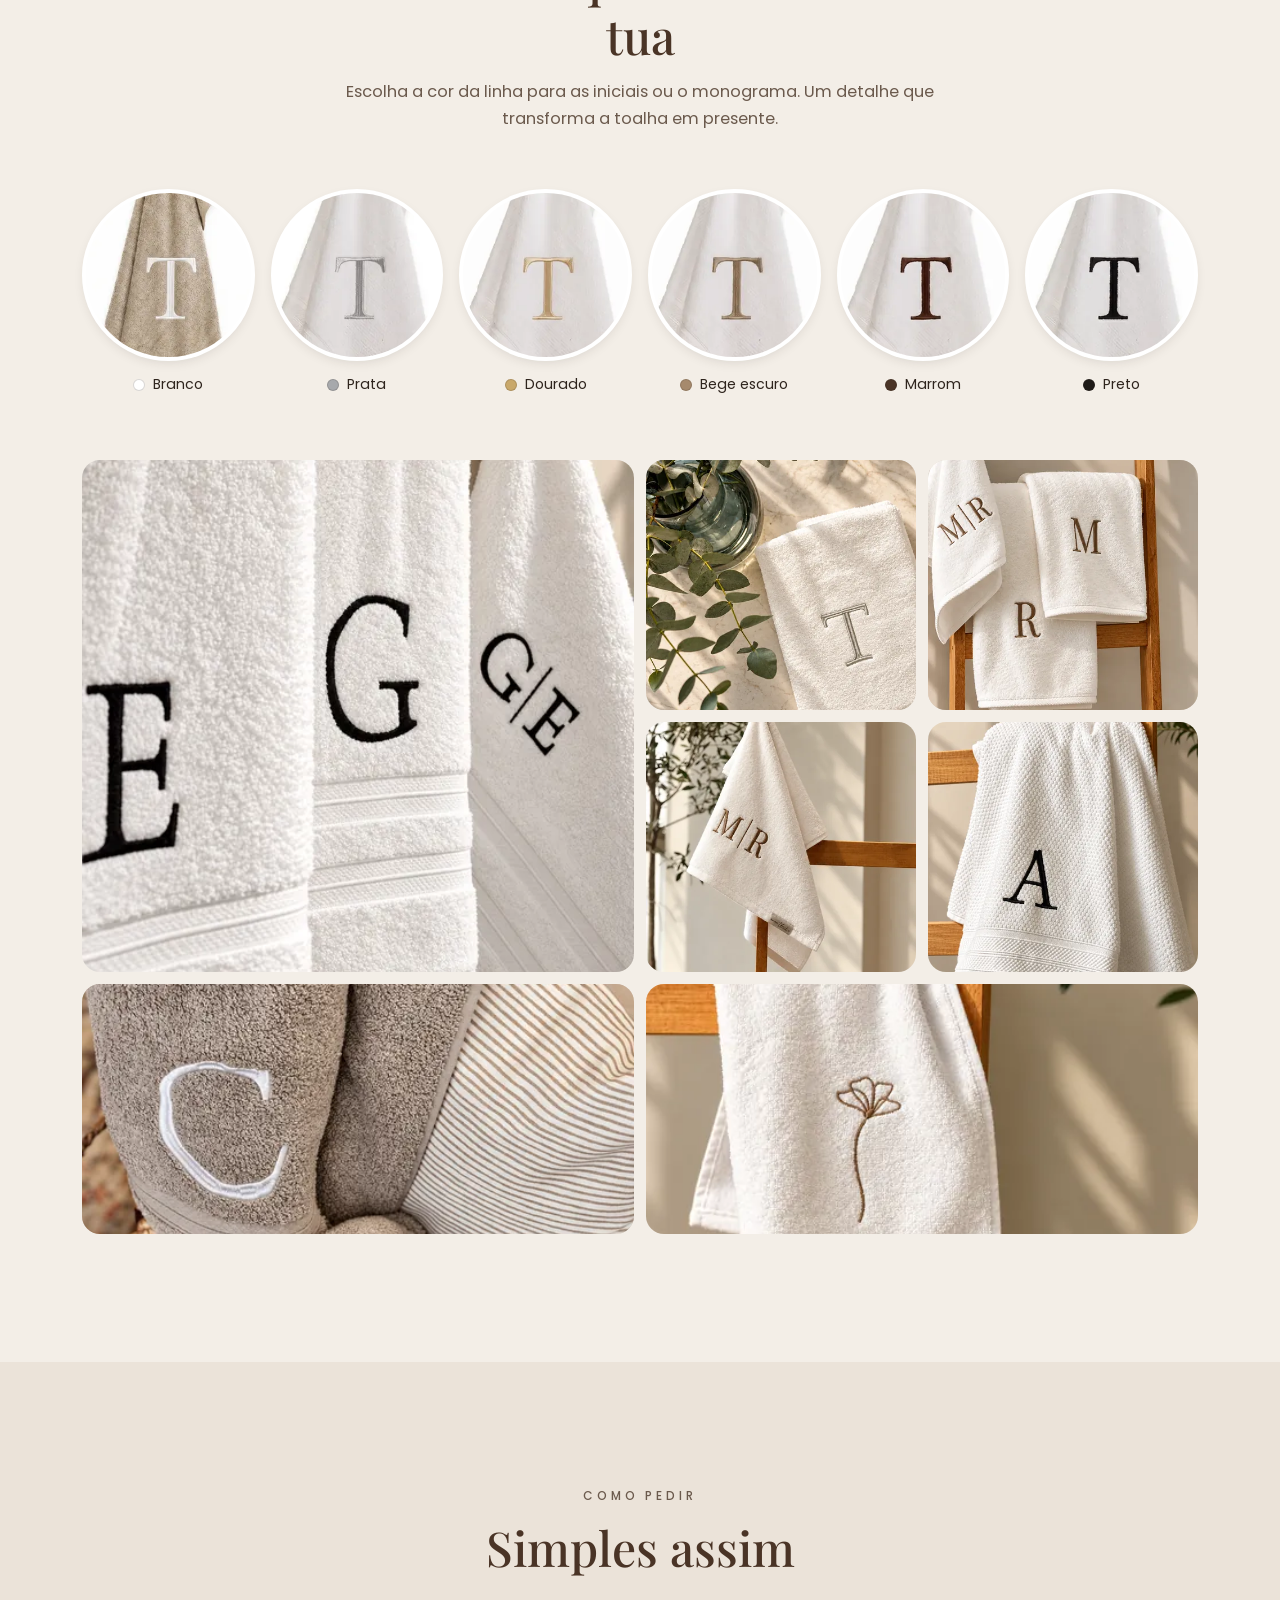
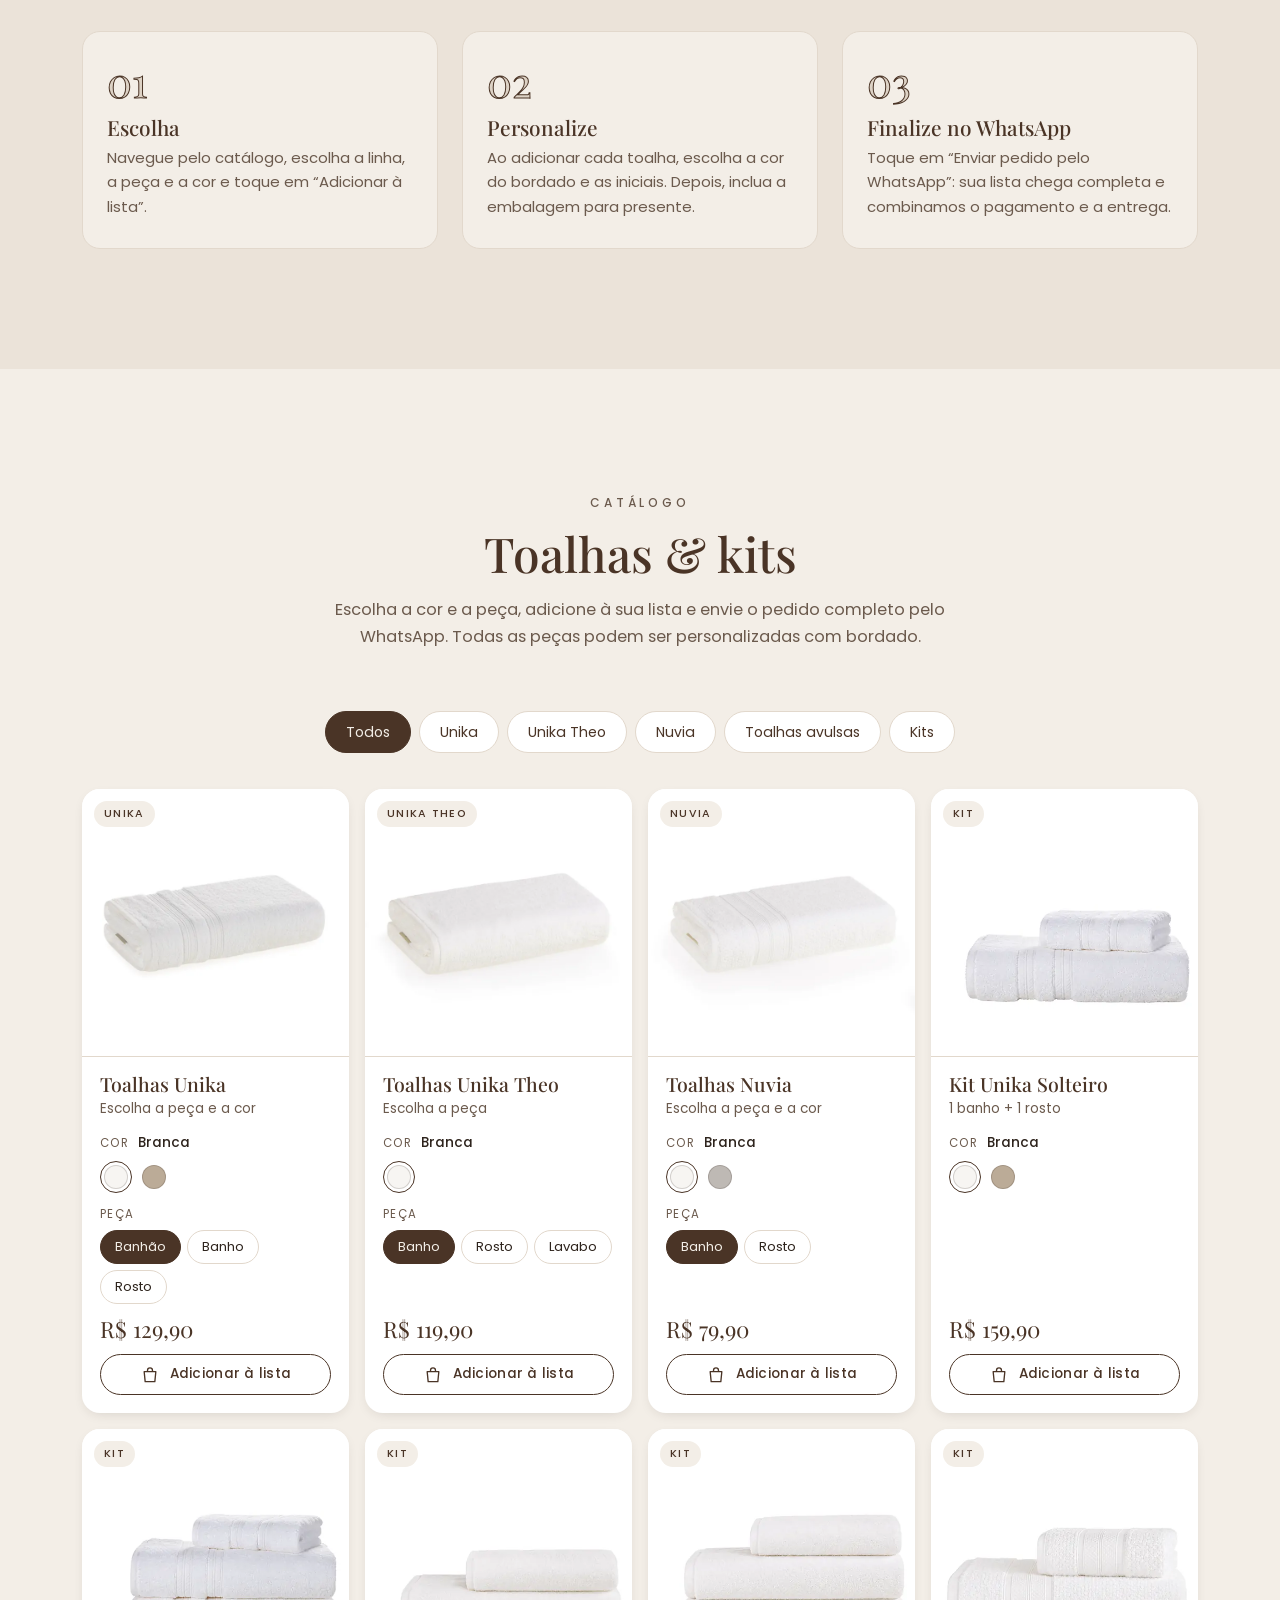
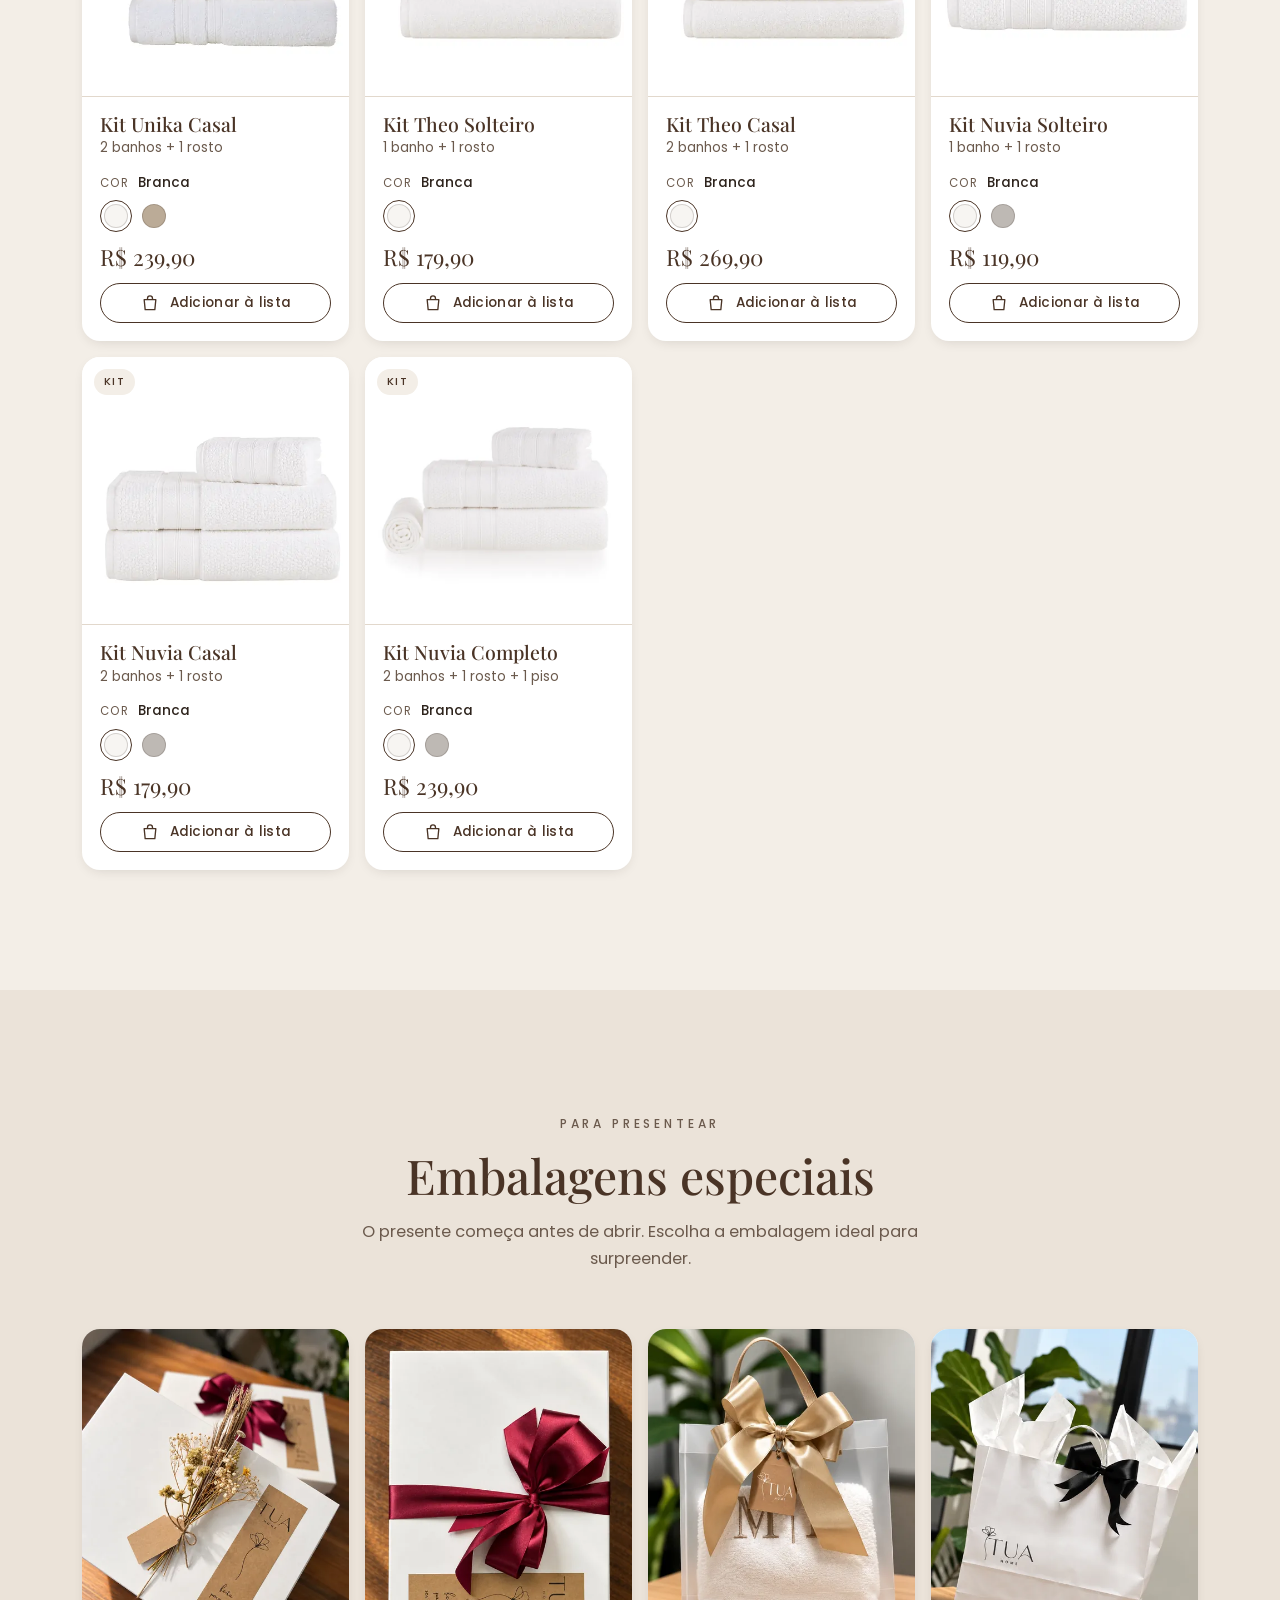
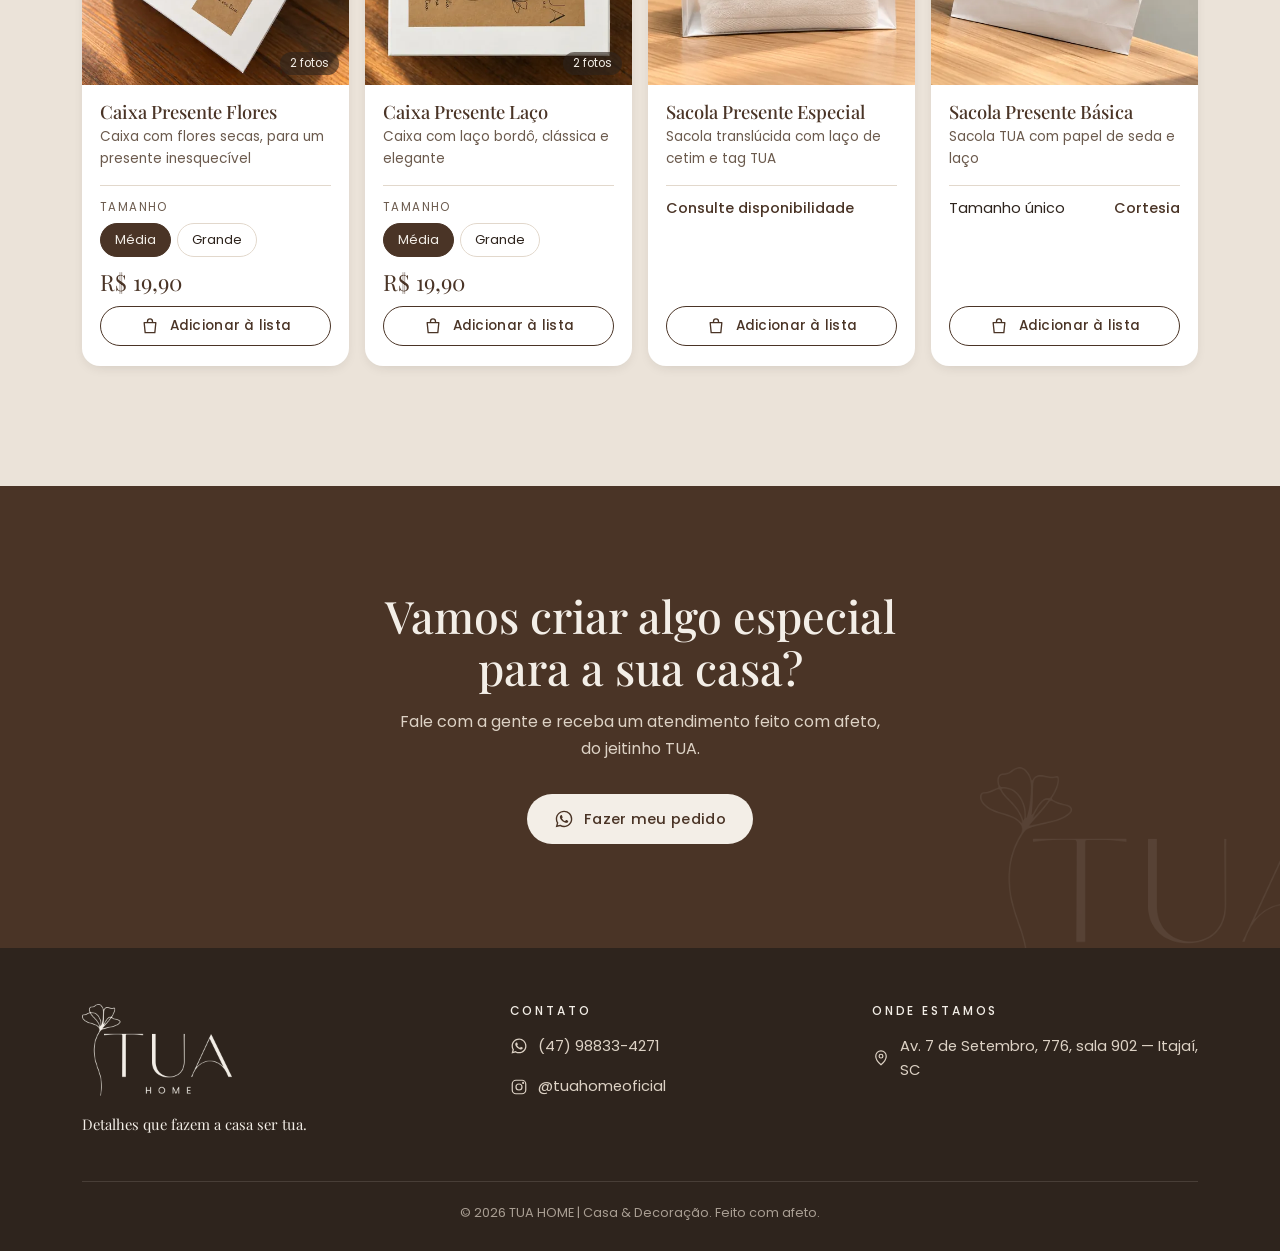
==== commit fb5d95eb: "Update index.html" ====
--- a/index.html
+++ b/index.html
@@ -30,8 +30,15 @@
     rel="stylesheet">
 
   <link rel="preload" as="image" href="assets/img/background/fundo-catalogo.webp">
-  <link rel="stylesheet" href="css/styles.css">
-  <script>document.documentElement.classList.add("js");</script>
+  <!-- Ao publicar mudanças em CSS/JS, troque o ?v= (aqui e no final da página) para o navegador baixar a versão nova -->
+  <link rel="stylesheet" href="css/styles.css?v=2026-10-20">
+  <script>
+    document.documentElement.classList.add("js");
+    // Se algum script falhar, mostra o conteúdo em vez de deixá-lo escondido pelas animações de entrada
+    window.addEventListener("error", function () {
+      document.documentElement.classList.remove("js");
+    });
+  </script>
 </head>
 
 <body>
@@ -453,8 +460,8 @@
       </svg></button>
   </dialog>
 
-  <script src="js/products.js"></script>
-  <script src="js/main.js"></script>
+  <script src="js/products.js?v=2026-10-20"></script>
+  <script src="js/main.js?v=2026-10-20"></script>
 </body>
 
 </html>
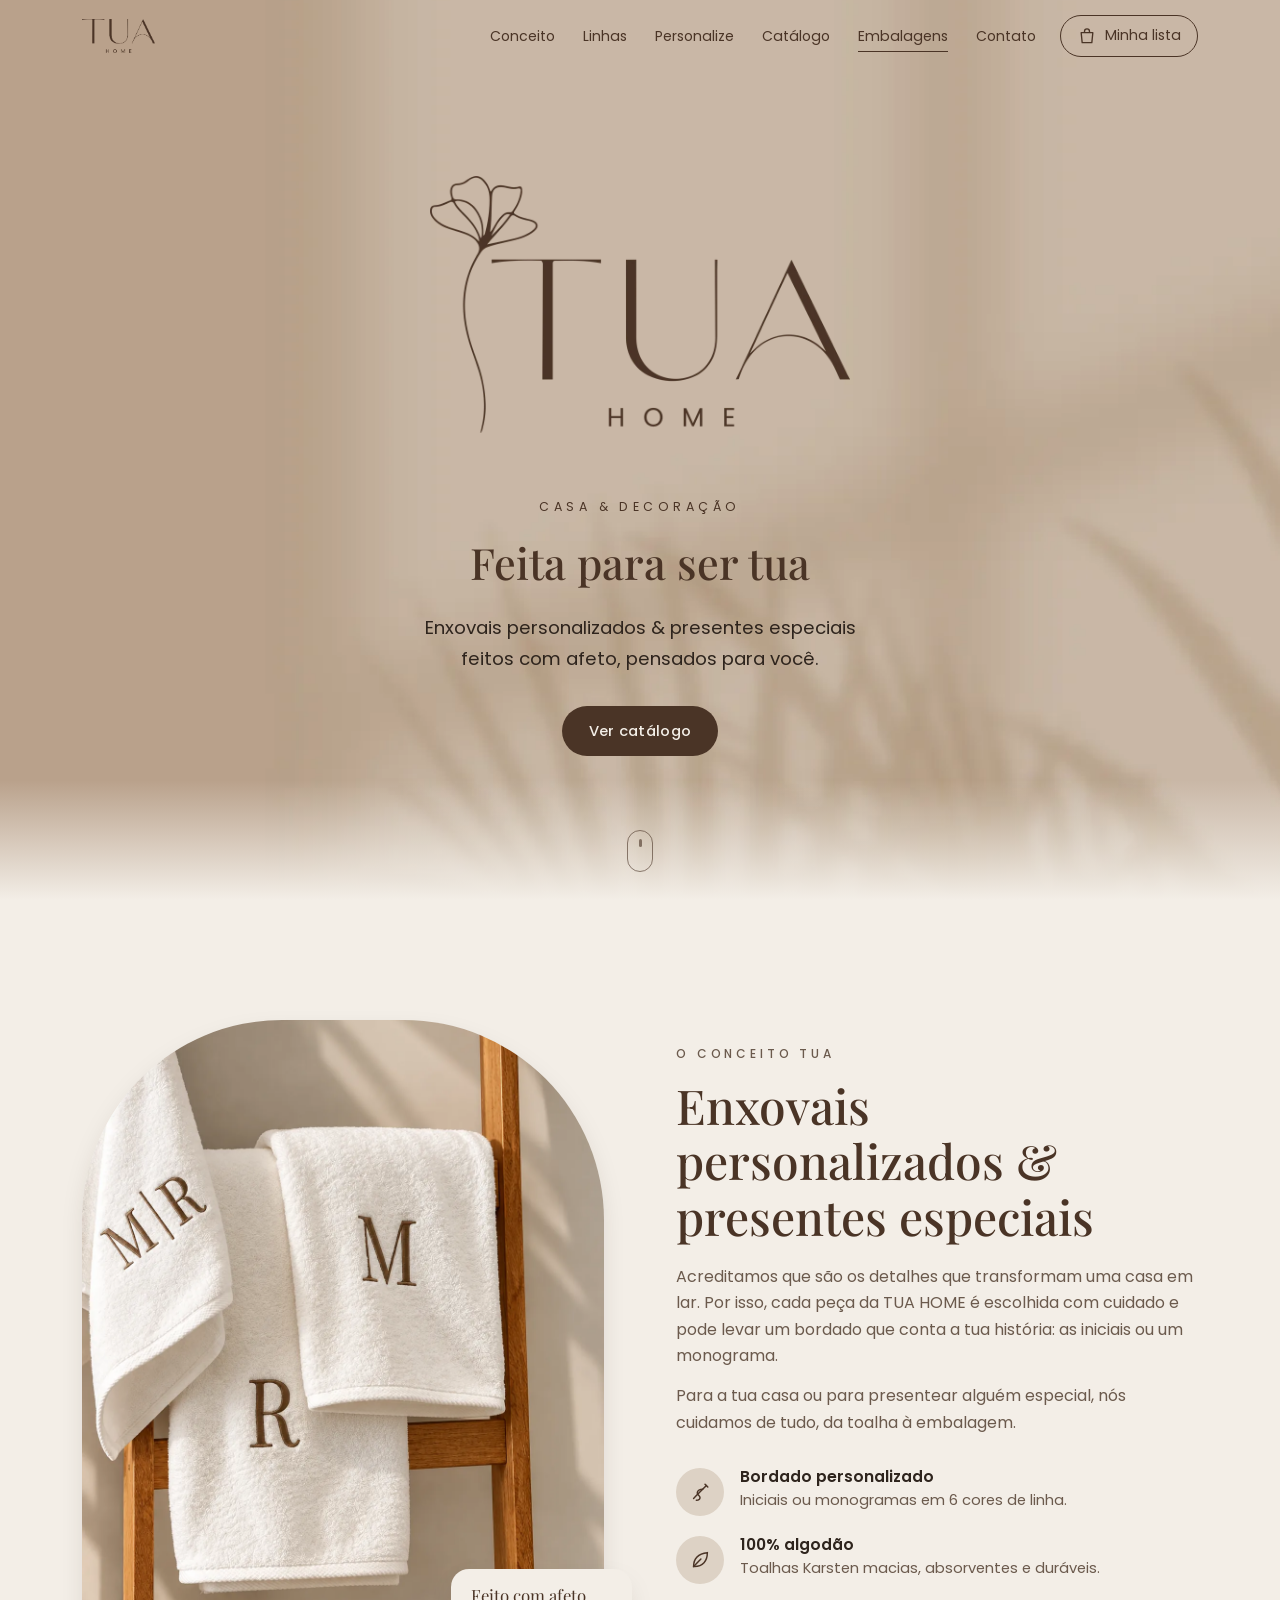
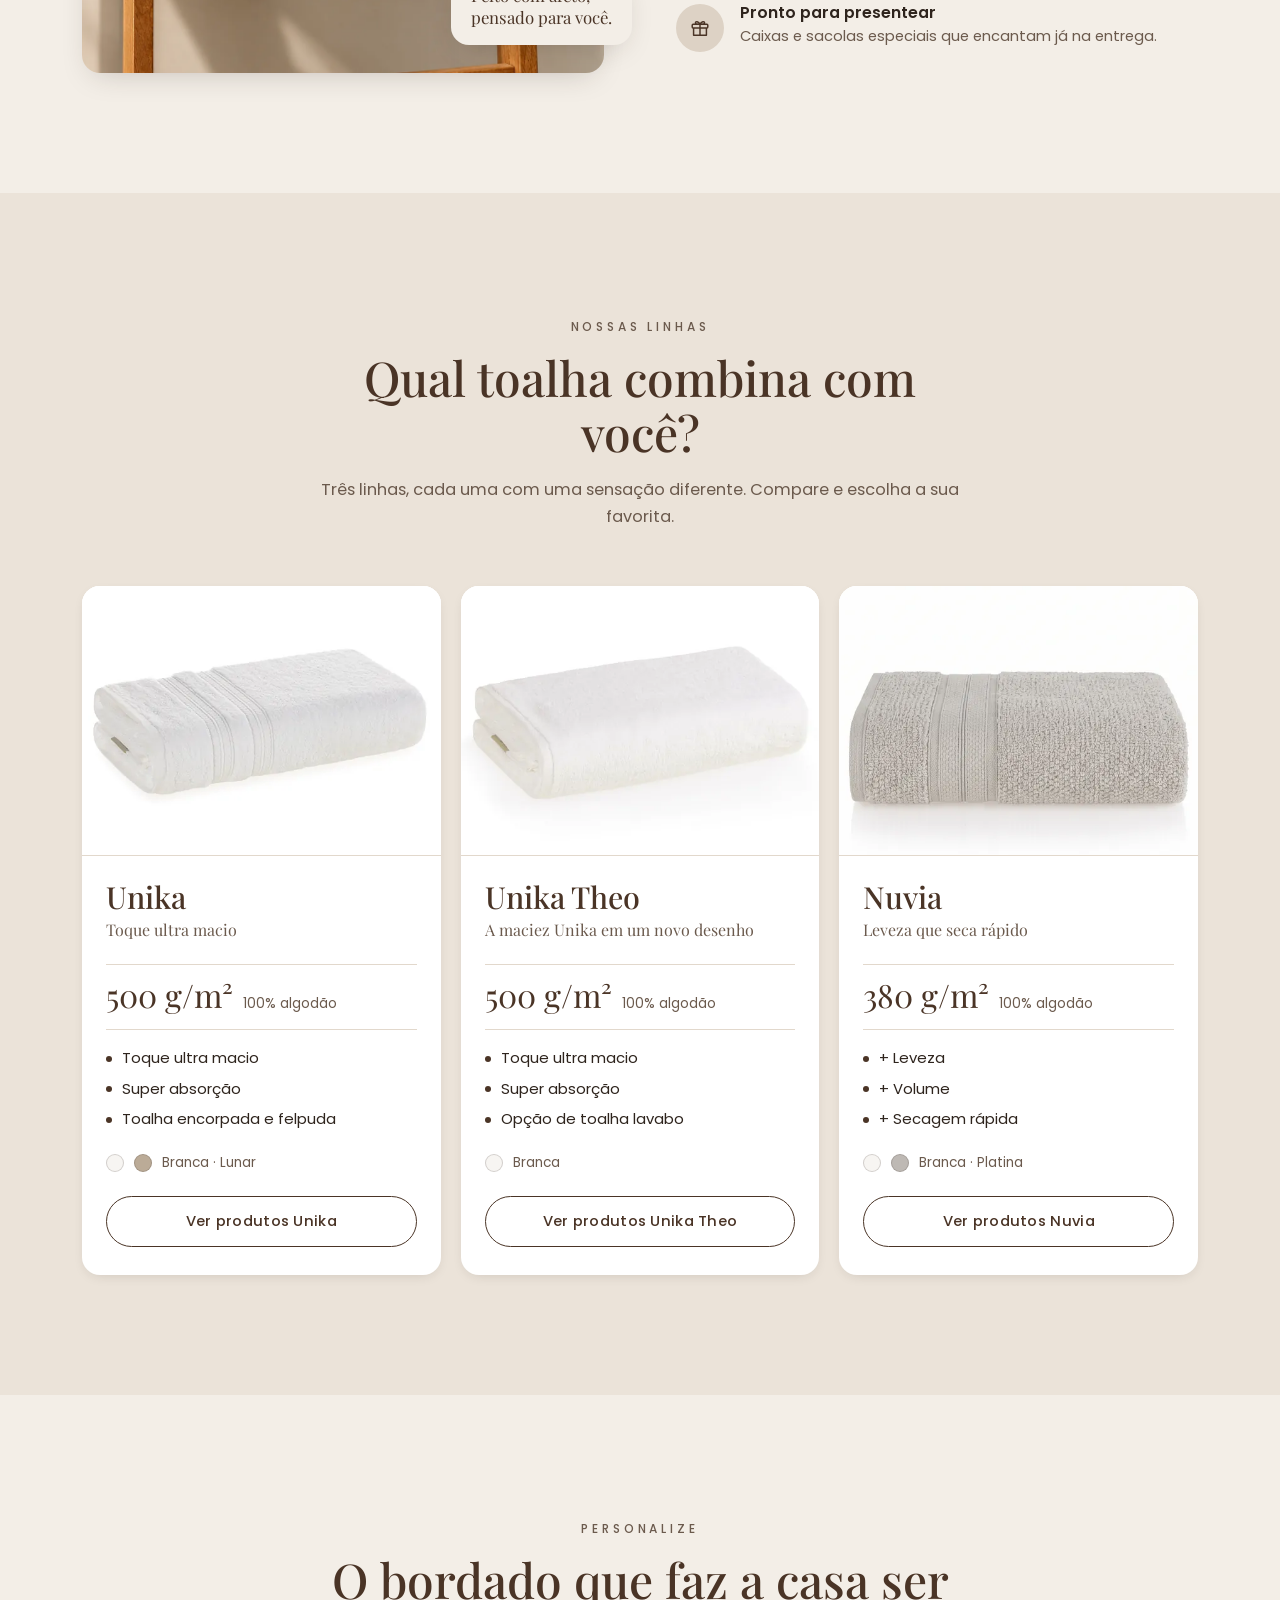
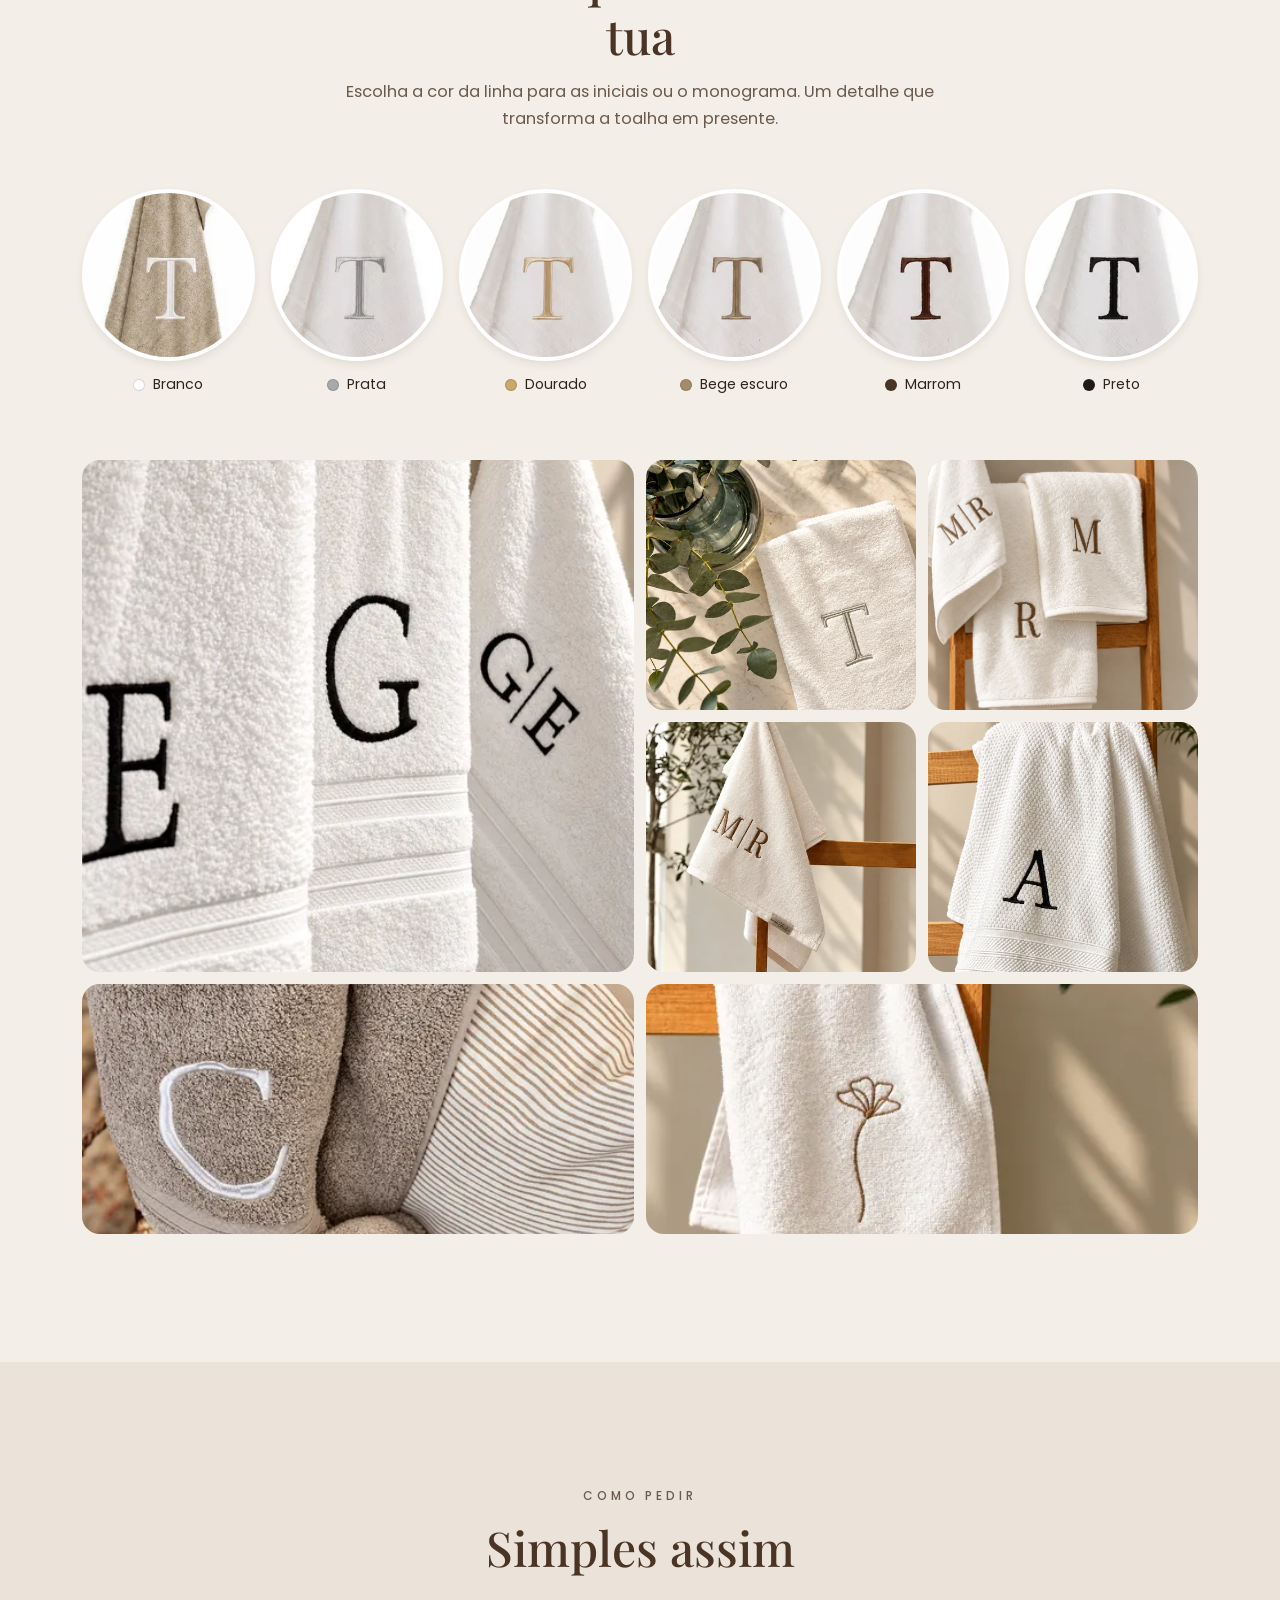
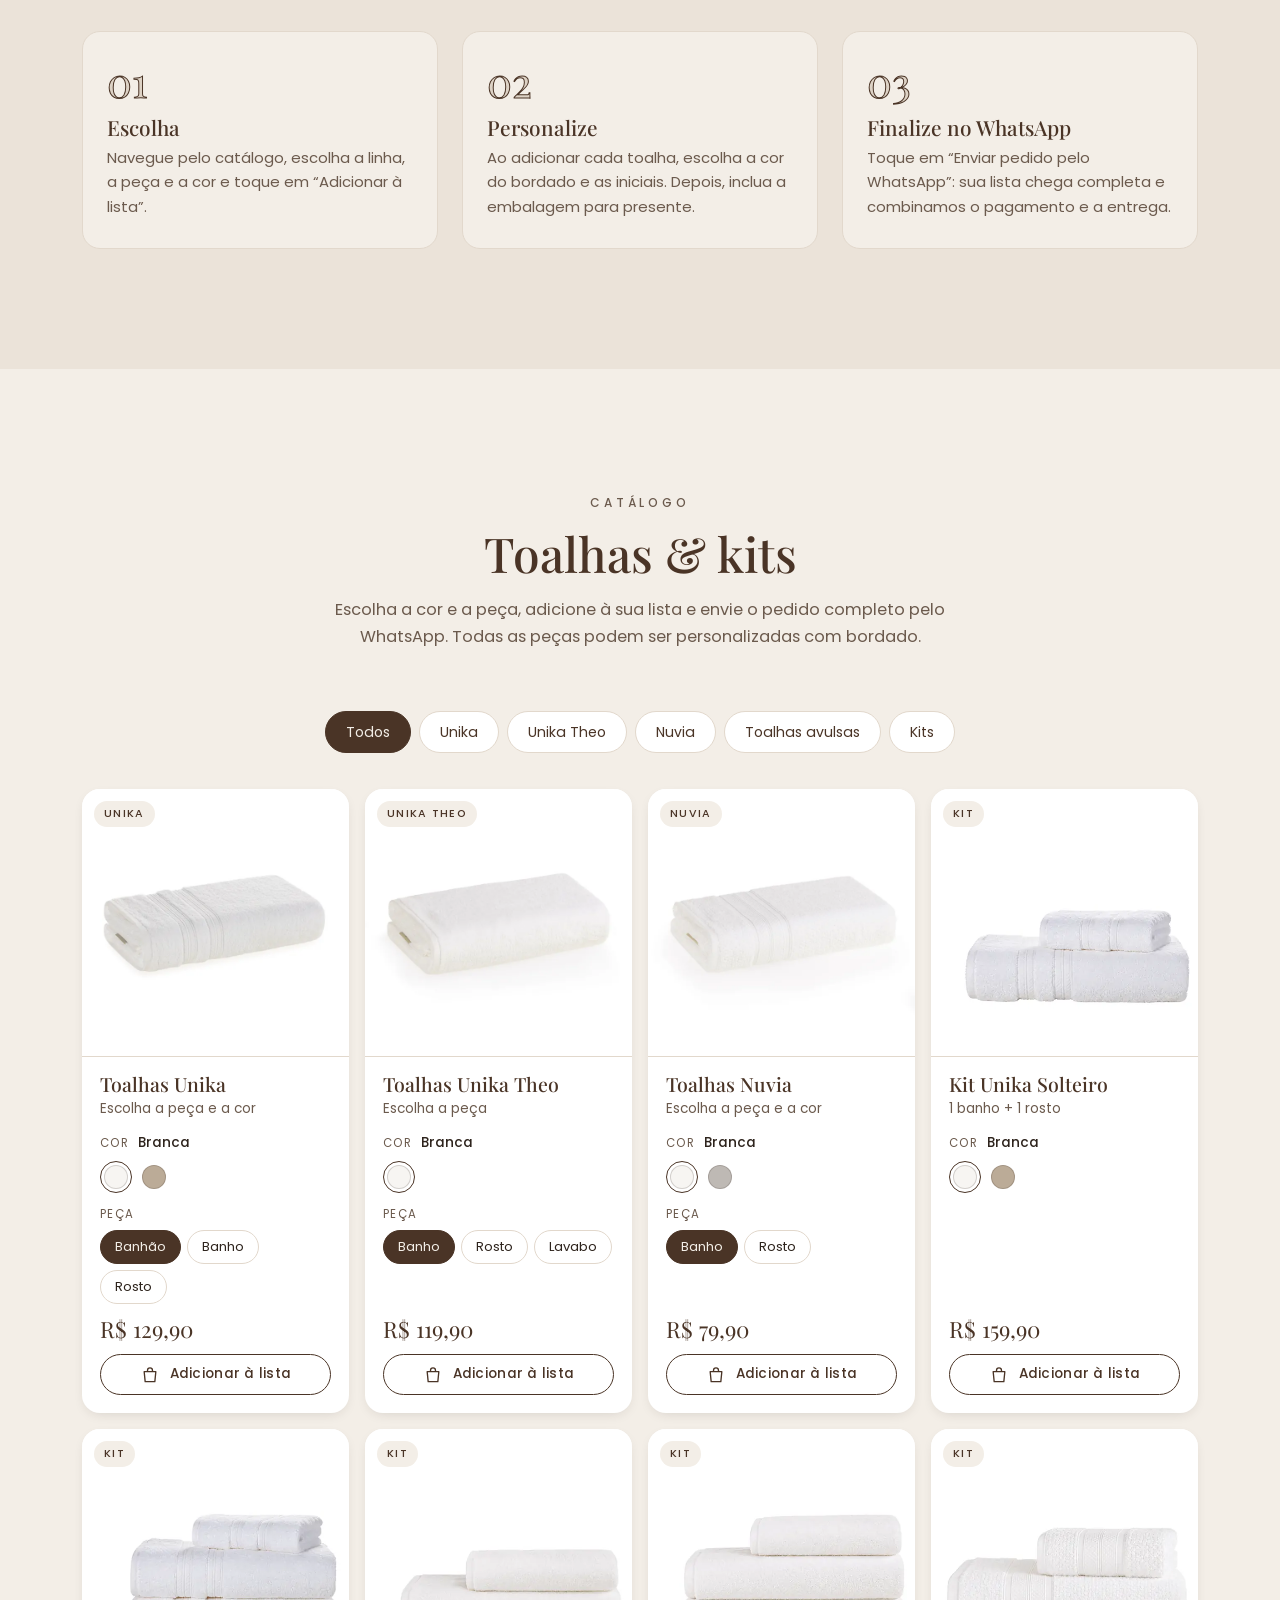
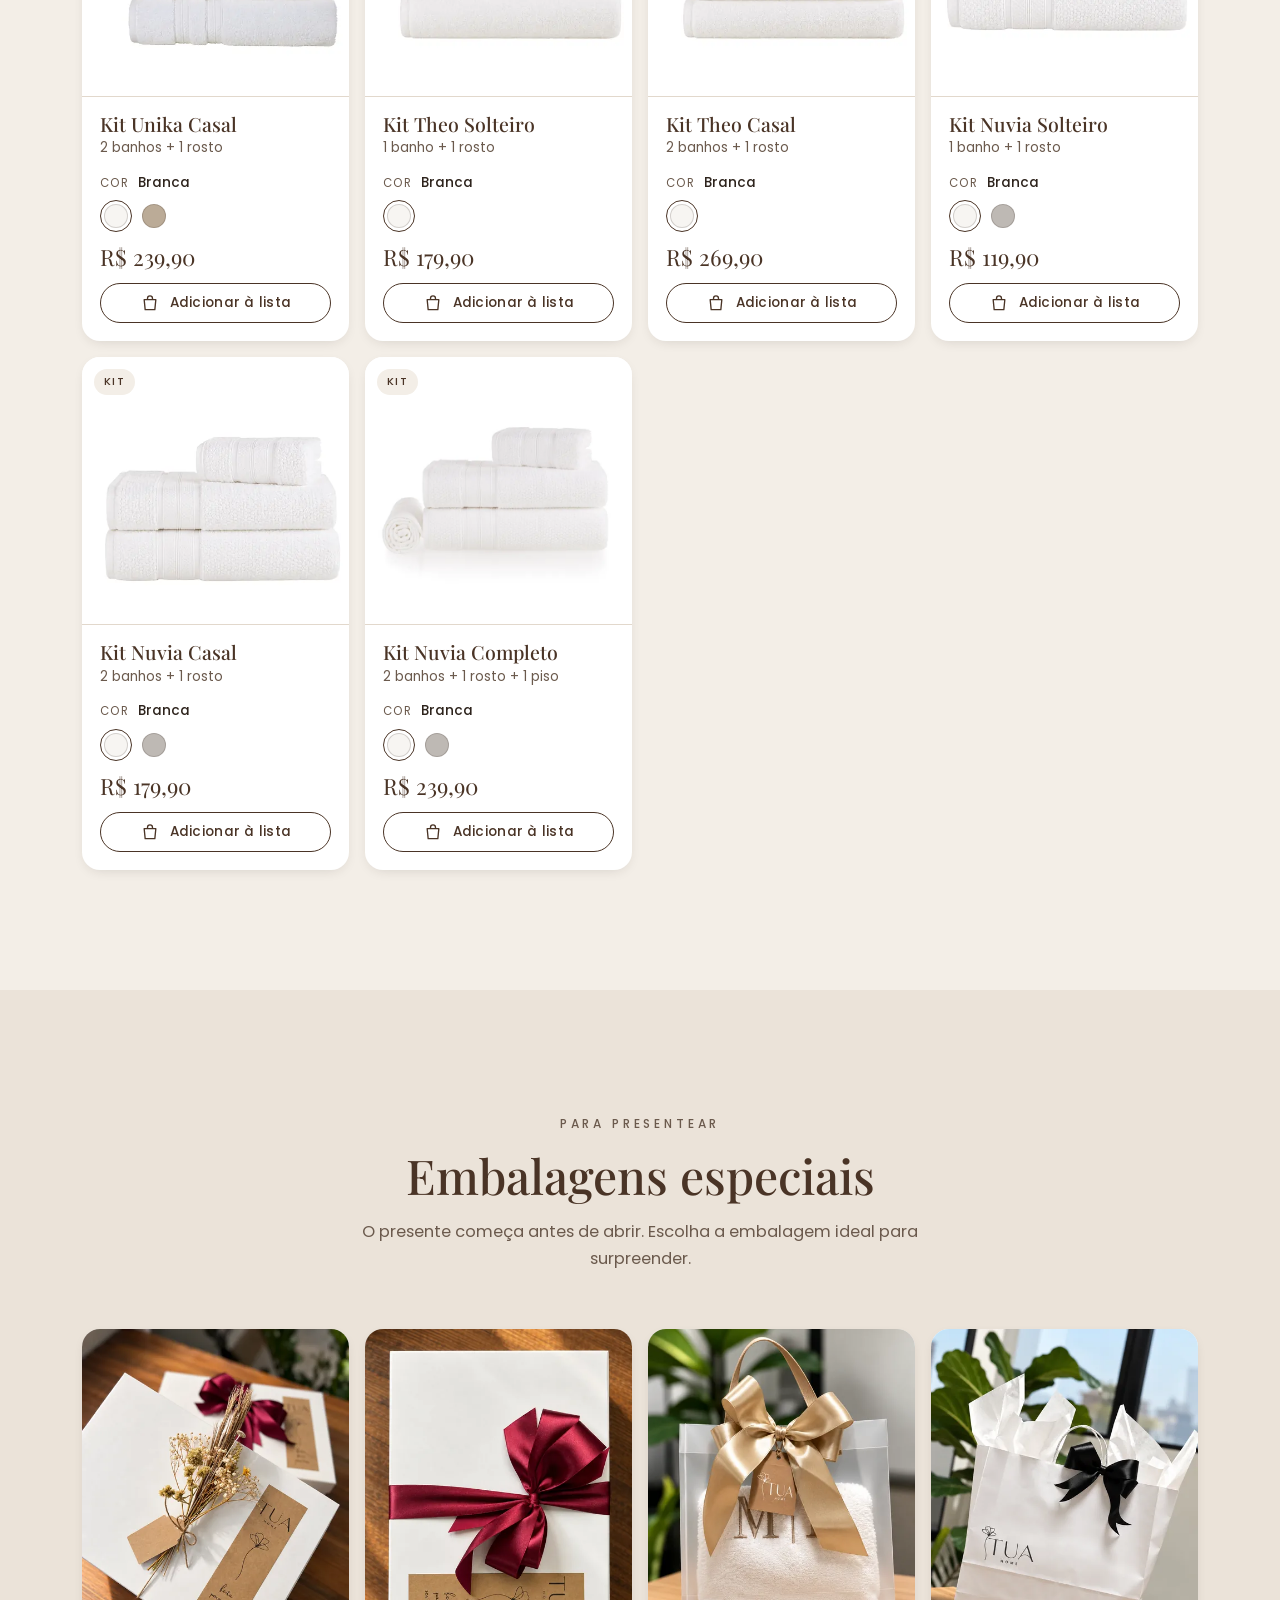
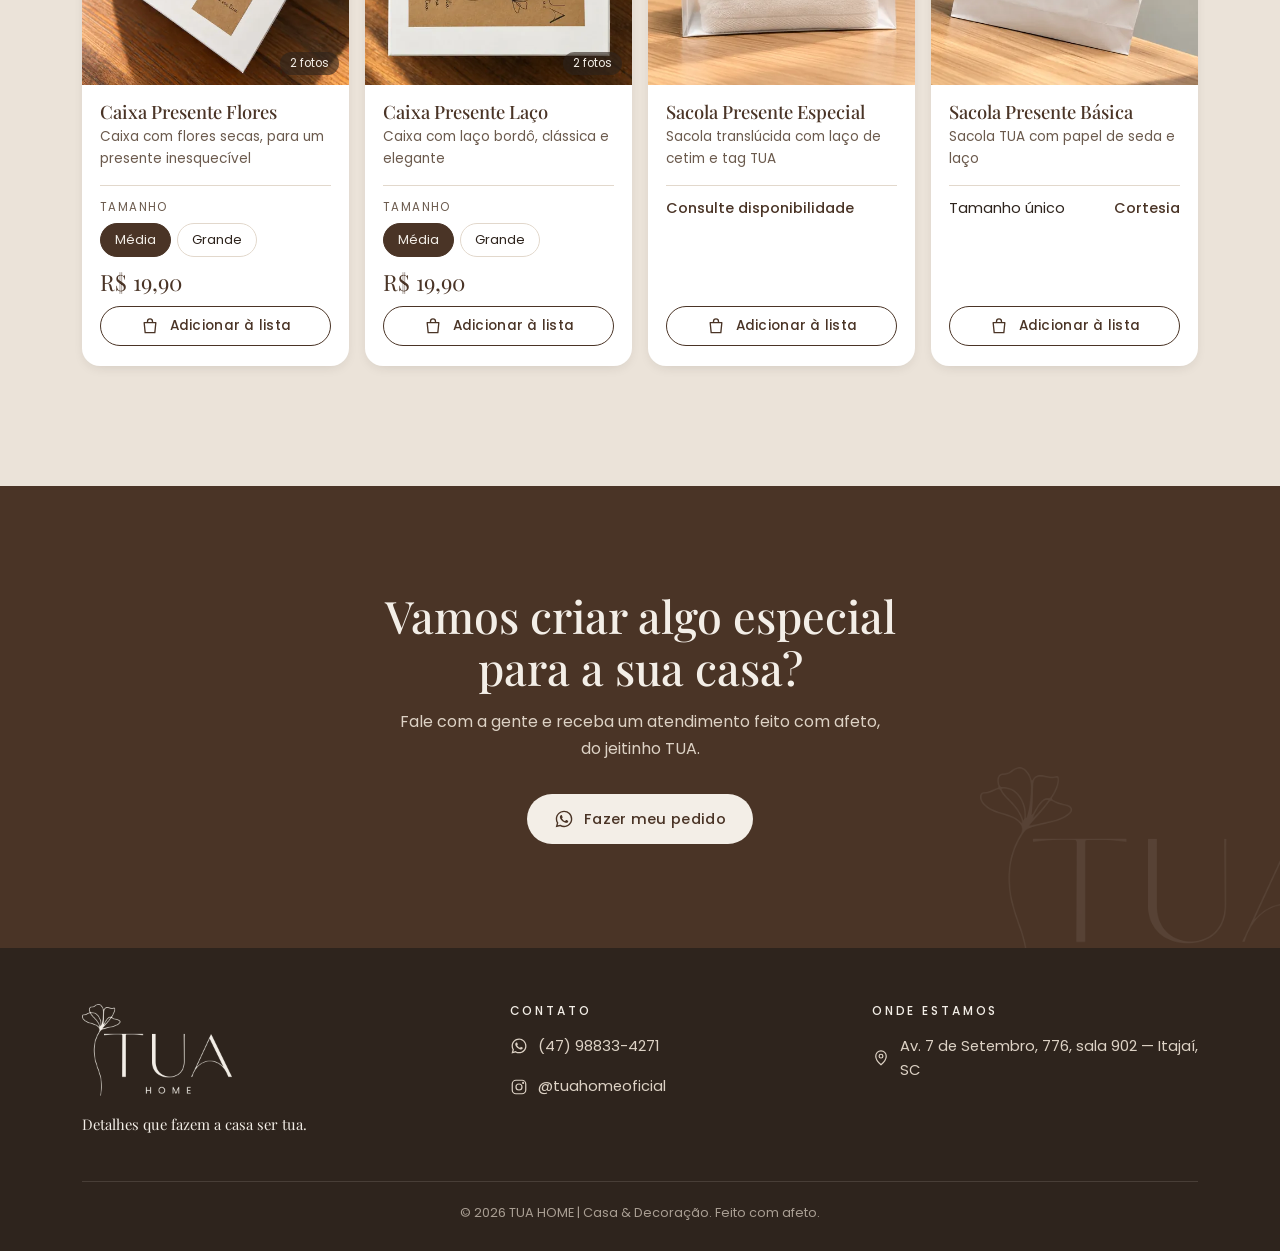
==== commit 344517c1: "Ajustada versão mobile" ====
--- a/index.html
+++ b/index.html
@@ -31,7 +31,7 @@
 
   <link rel="preload" as="image" href="assets/img/background/fundo-catalogo.webp">
   <!-- Ao publicar mudanças em CSS/JS, troque o ?v= (aqui e no final da página) para o navegador baixar a versão nova -->
-  <link rel="stylesheet" href="css/styles.css?v=2026-10-20">
+  <link rel="stylesheet" href="css/styles.css?v=2026-10-20b">
   <script>
     document.documentElement.classList.add("js");
     // Se algum script falhar, mostra o conteúdo em vez de deixá-lo escondido pelas animações de entrada
@@ -460,8 +460,8 @@
       </svg></button>
   </dialog>
 
-  <script src="js/products.js?v=2026-10-20"></script>
-  <script src="js/main.js?v=2026-10-20"></script>
+  <script src="js/products.js?v=2026-10-20b"></script>
+  <script src="js/main.js?v=2026-10-20b"></script>
 </body>
 
 </html>
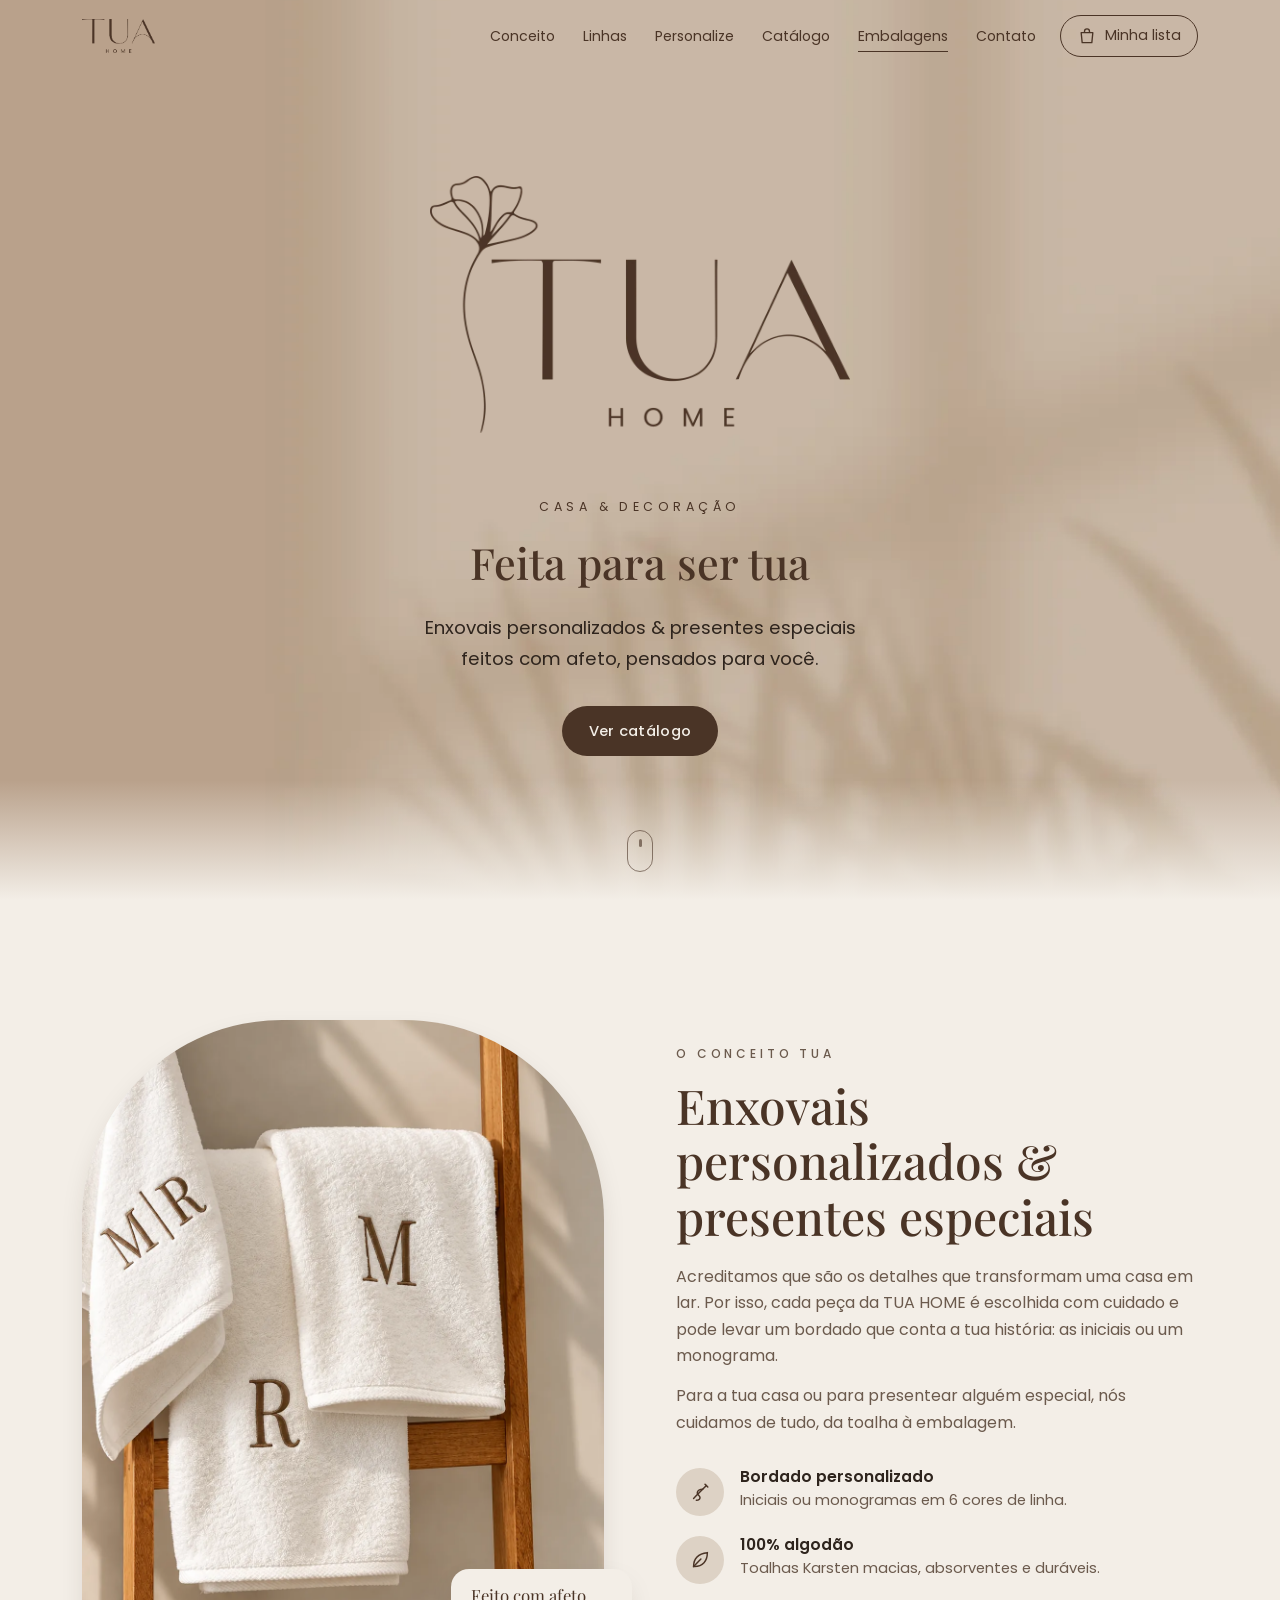
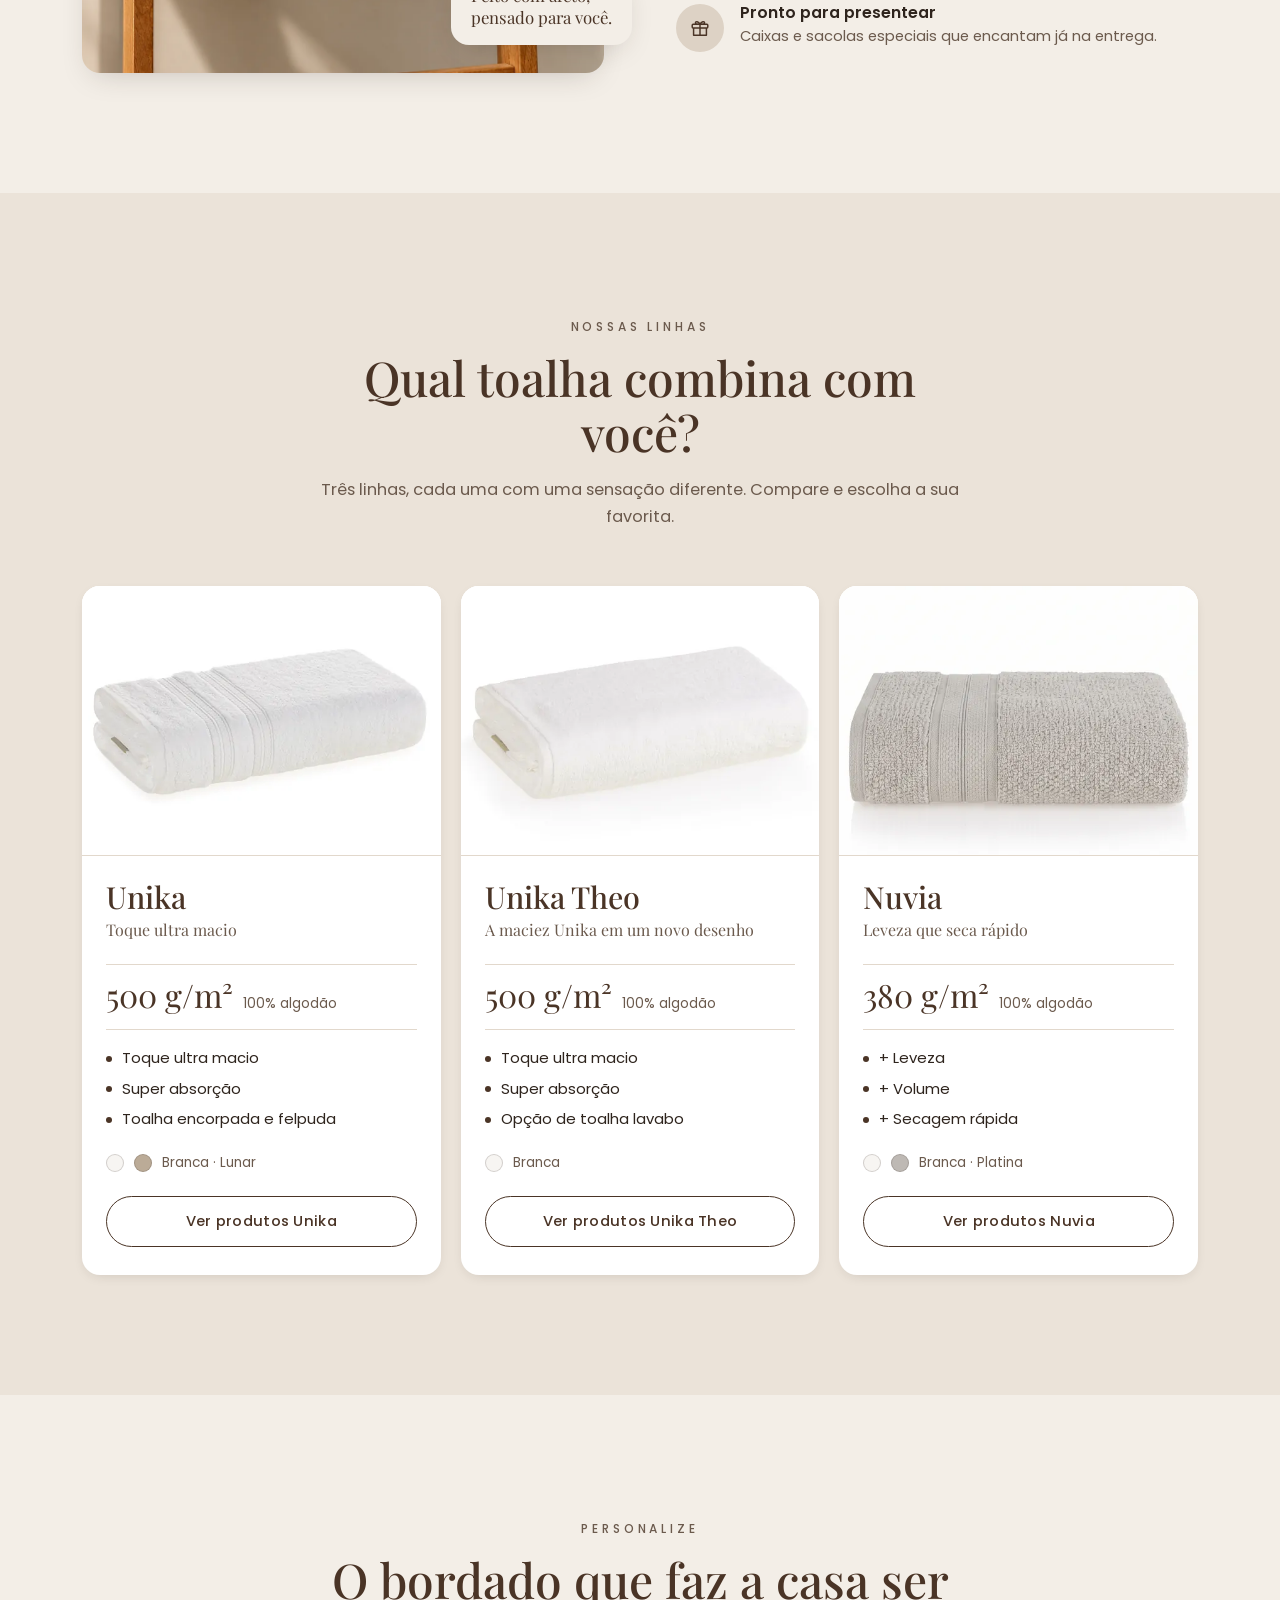
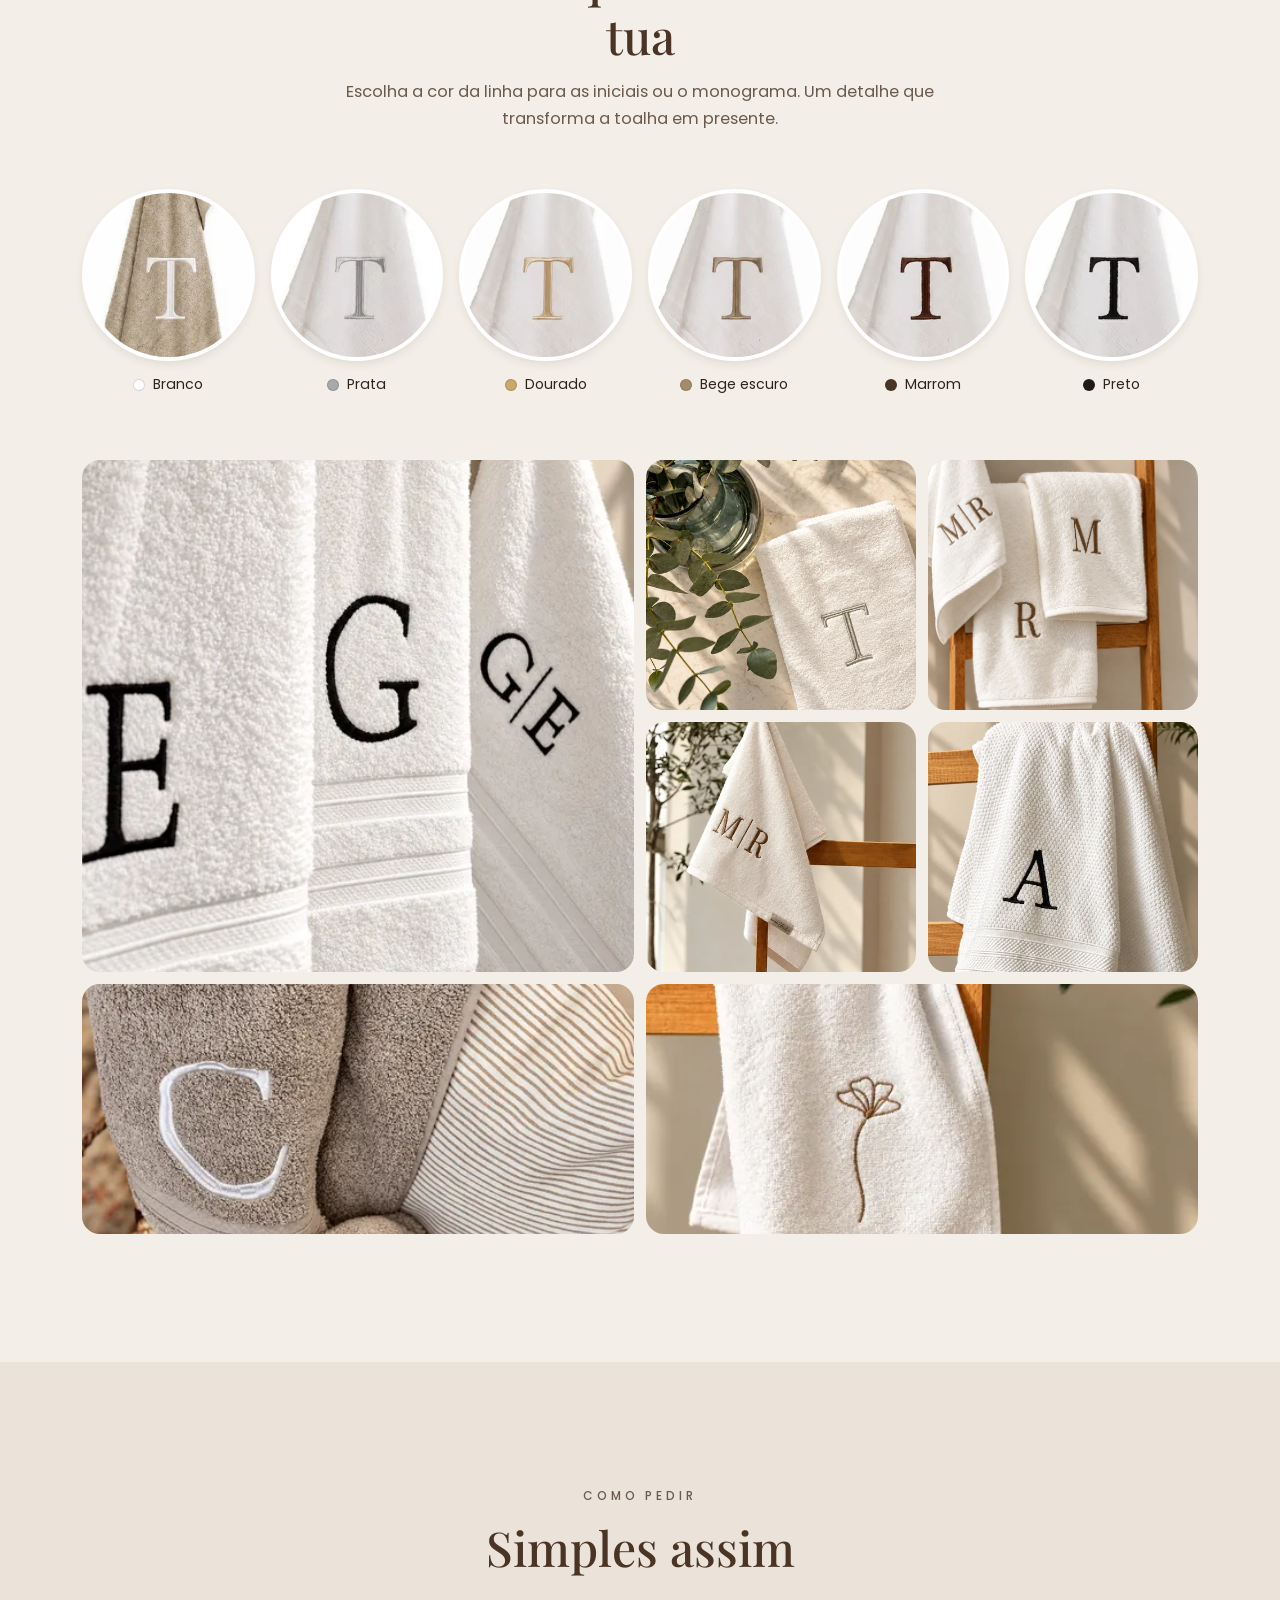
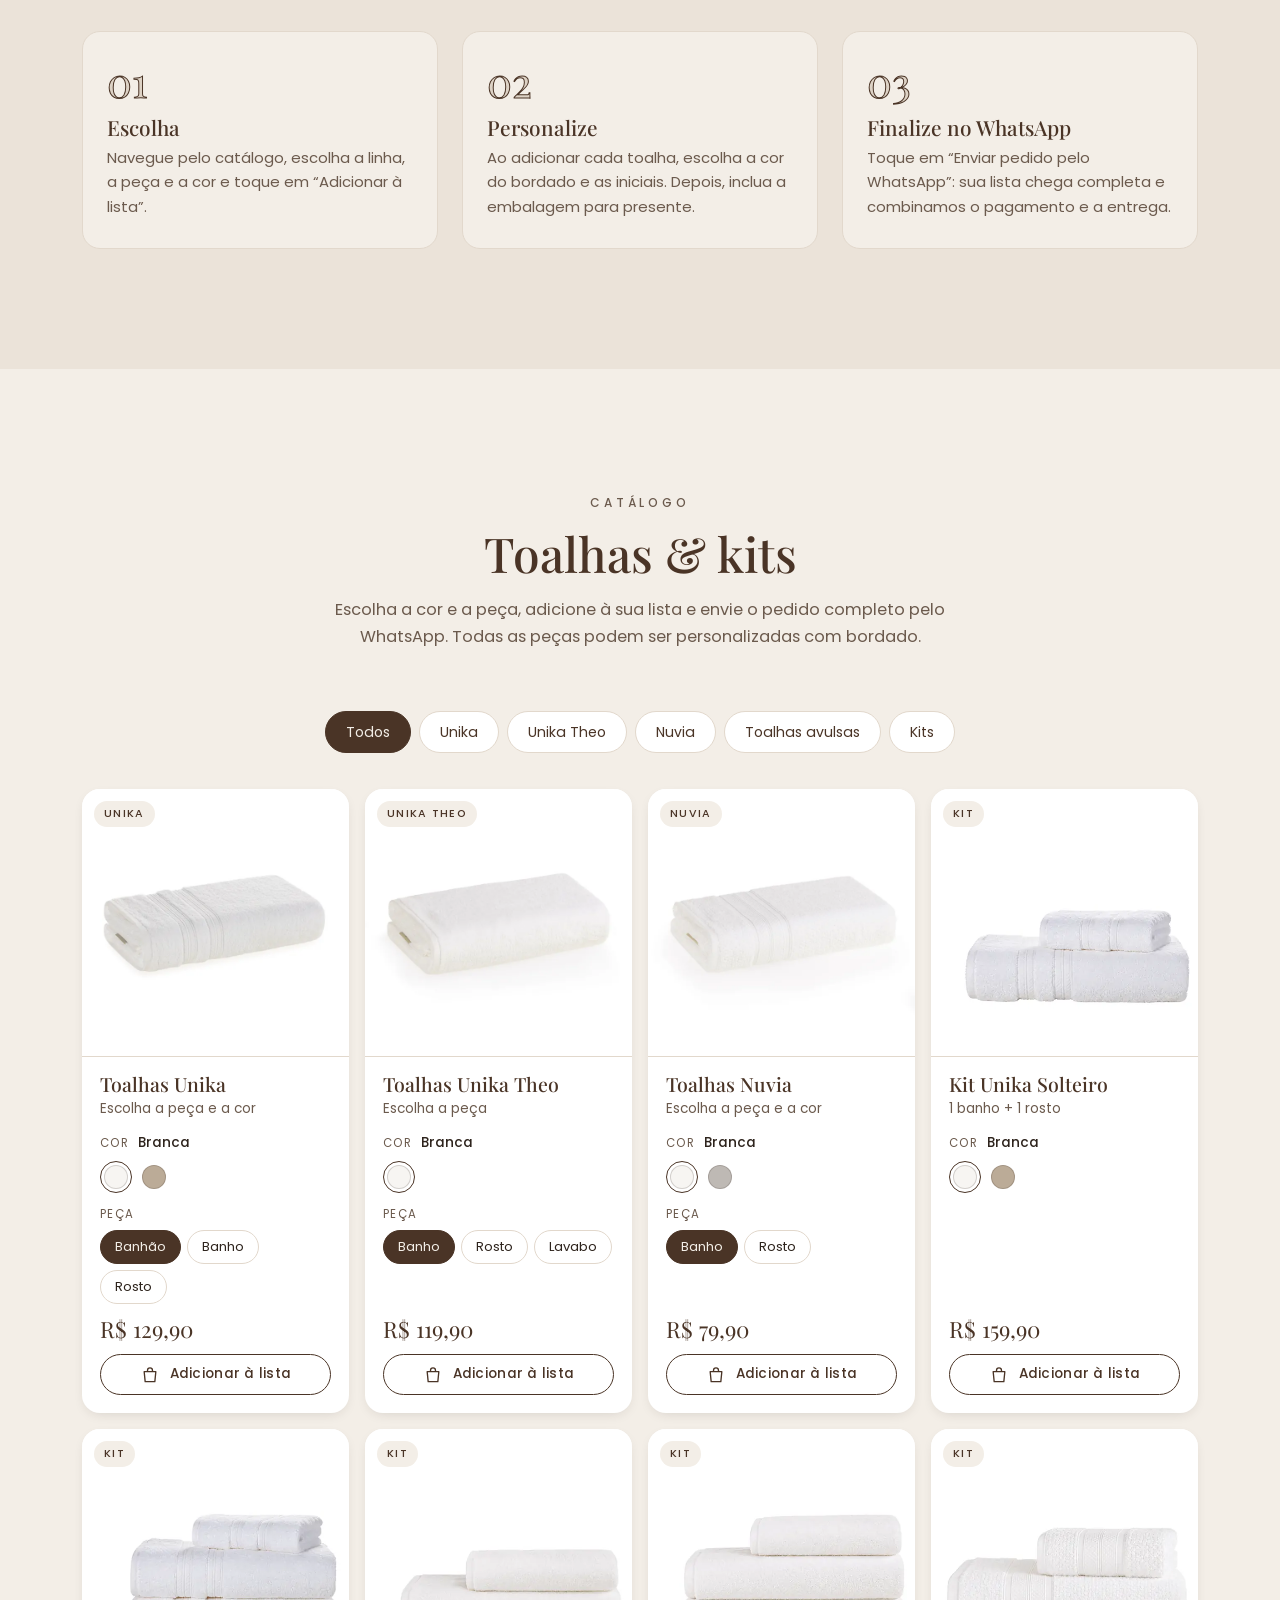
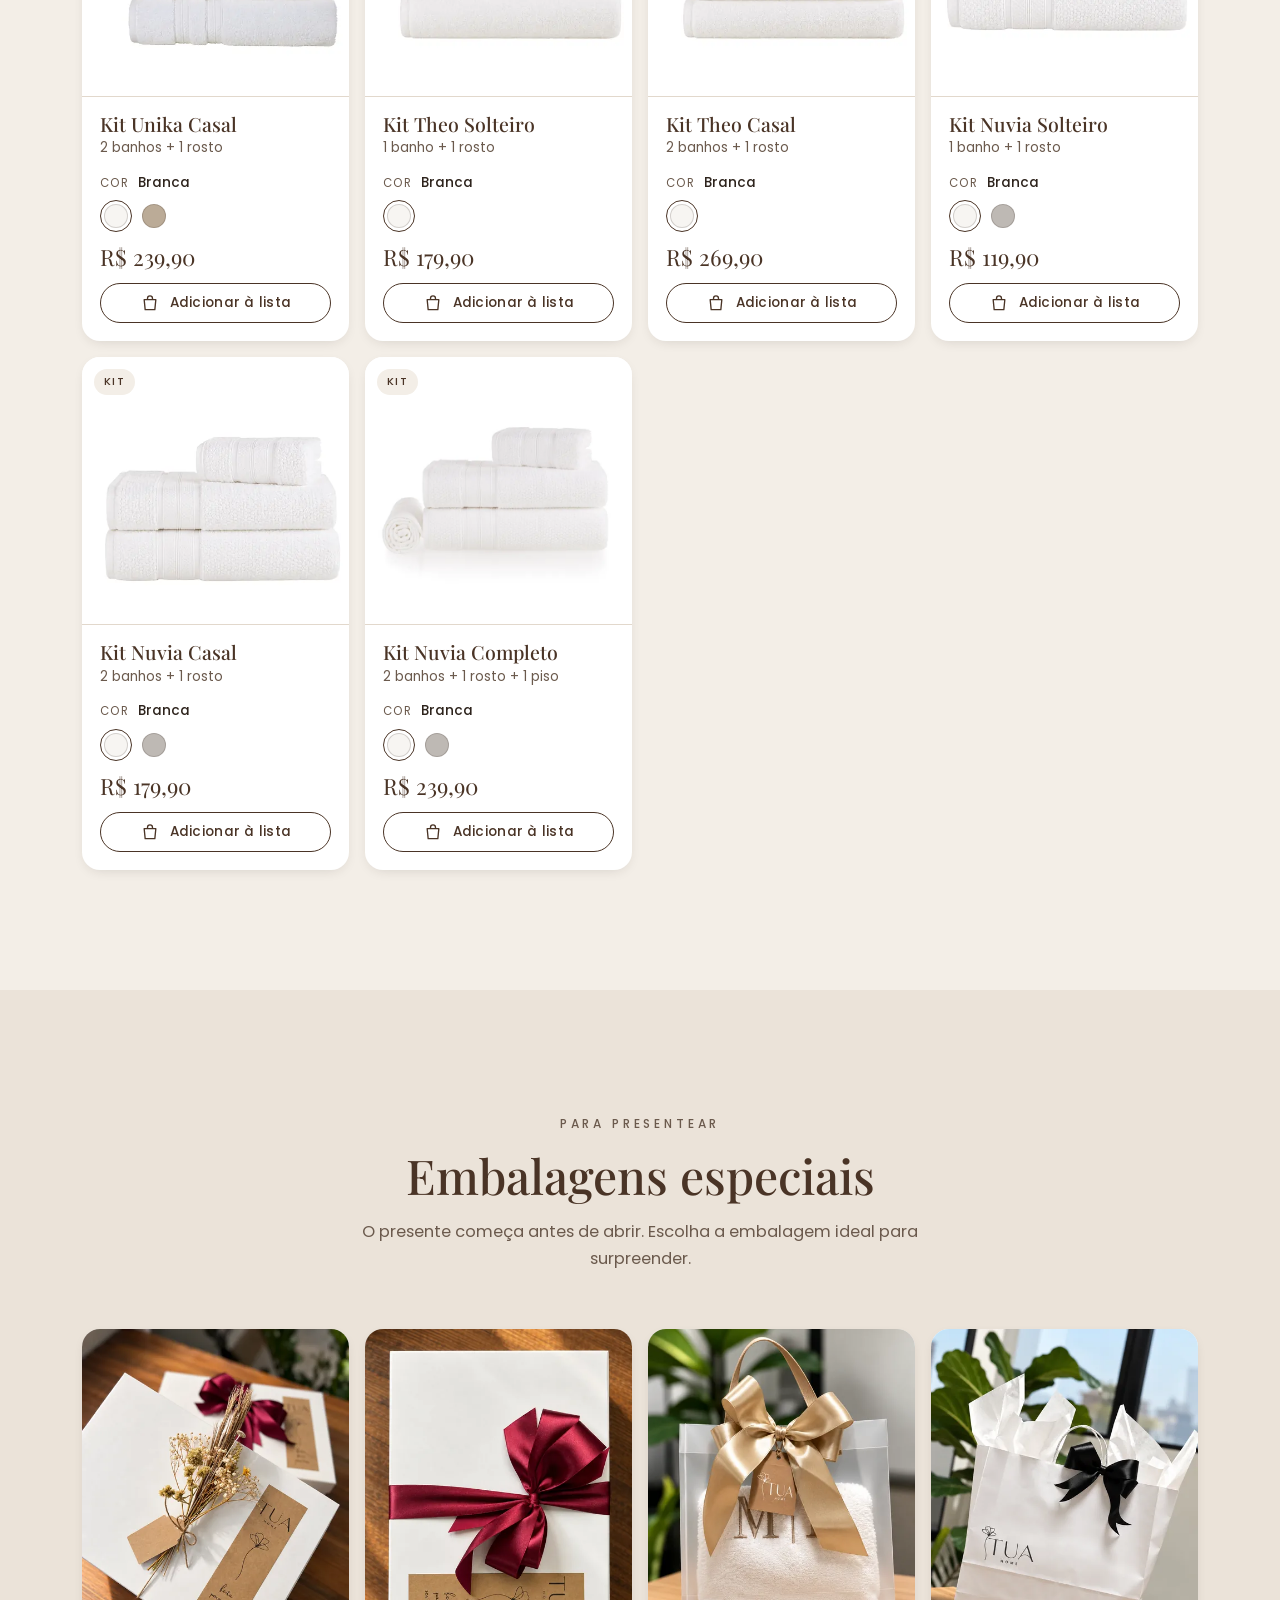
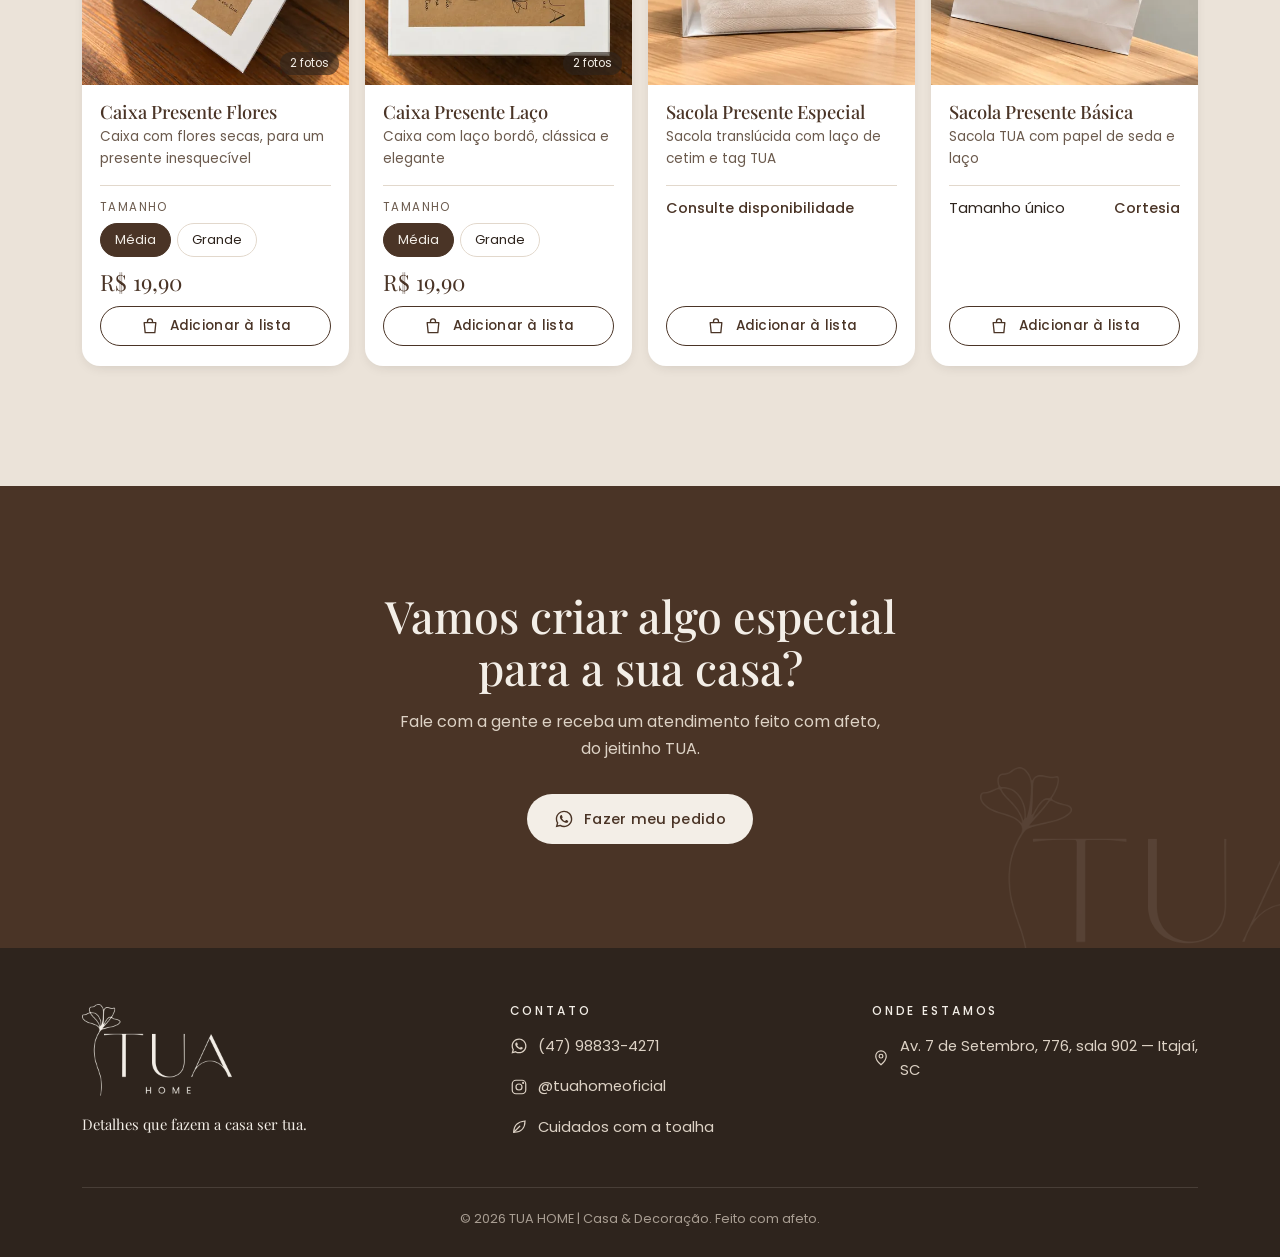
==== commit 55bac9ca: "Adicionada página de cuidados" ====
--- a/index.html
+++ b/index.html
@@ -31,7 +31,7 @@
 
   <link rel="preload" as="image" href="assets/img/background/fundo-catalogo.webp">
   <!-- Ao publicar mudanças em CSS/JS, troque o ?v= (aqui e no final da página) para o navegador baixar a versão nova -->
-  <link rel="stylesheet" href="css/styles.css?v=2026-10-20b">
+  <link rel="stylesheet" href="css/styles.css?v=2026-10-22">
   <script>
     document.documentElement.classList.add("js");
     // Se algum script falhar, mostra o conteúdo em vez de deixá-lo escondido pelas animações de entrada
@@ -330,6 +330,9 @@
                 rel="noopener"><svg aria-hidden="true">
                   <use href="#i-instagram" />
                 </svg> @tuahomeoficial</a></li>
+            <li><a href="cuidados.html"><svg aria-hidden="true">
+                  <use href="#i-leaf" />
+                </svg> Cuidados com a toalha</a></li>
           </ul>
         </div>
         <div>
@@ -460,8 +463,8 @@
       </svg></button>
   </dialog>
 
-  <script src="js/products.js?v=2026-10-20b"></script>
-  <script src="js/main.js?v=2026-10-20b"></script>
+  <script src="js/products.js?v=2026-10-22"></script>
+  <script src="js/main.js?v=2026-10-22"></script>
 </body>
 
 </html>
--- a/css/styles.css
+++ b/css/styles.css
@@ -2053,3 +2053,284 @@
     transform: none;
   }
 }
+
+/* ==========================================================================
+   Página Cuidados (cuidados.html)
+   ========================================================================== */
+.cuidados-hero {
+  padding: calc(var(--header-h) + clamp(40px, 7vw, 80px)) 0 clamp(56px, 8vw, 96px);
+}
+
+.cuidados-hero__grid {
+  display: grid;
+  gap: clamp(32px, 5vw, 64px);
+  align-items: center;
+}
+
+@media (min-width: 860px) {
+  .cuidados-hero__grid {
+    grid-template-columns: 1.05fr 1fr;
+  }
+}
+
+.cuidados-hero__titulo {
+  font-size: clamp(2.2rem, 6vw, 3.4rem);
+  margin-bottom: 12px;
+}
+
+.cuidados-hero__subtitulo {
+  font-family: var(--serif);
+  font-size: clamp(1.15rem, 2.6vw, 1.4rem);
+  color: var(--marrom);
+  margin-bottom: 20px;
+}
+
+.cuidados-hero__texto > p:not(.cuidados-hero__subtitulo) {
+  color: var(--texto-suave);
+}
+
+.cuidados-hero__texto > p + p:not(.cuidados-hero__subtitulo) {
+  margin-top: 14px;
+}
+
+.cuidados-hero__media img {
+  width: 100%;
+  aspect-ratio: 4 / 3;
+  object-fit: cover;
+  border-radius: var(--raio);
+  box-shadow: var(--sombra);
+}
+
+/* no celular a foto vem antes do texto */
+@media (max-width: 859px) {
+  .cuidados-hero__media {
+    order: -1;
+  }
+}
+
+.dicas {
+  display: grid;
+  gap: 16px;
+  margin: 0;
+  padding: 0;
+  list-style: none;
+  counter-reset: dica;
+}
+
+@media (min-width: 760px) {
+  .dicas {
+    grid-template-columns: repeat(2, 1fr);
+    gap: 24px;
+  }
+}
+
+.dica {
+  counter-increment: dica;
+  padding: 28px 24px;
+  border-radius: var(--raio);
+  background: var(--branco);
+  box-shadow: var(--sombra-sm);
+}
+
+.dica::before {
+  content: "0" counter(dica);
+  display: block;
+  margin-bottom: 12px;
+  font-family: var(--serif);
+  font-size: 2.4rem;
+  line-height: 1;
+  color: var(--areia);
+  -webkit-text-stroke: 1px var(--marrom);
+}
+
+.dica h3 {
+  font-size: 1.3rem;
+  margin-bottom: 10px;
+}
+
+.dica p {
+  font-size: 0.93rem;
+  color: var(--texto-suave);
+}
+
+.dica p + p {
+  margin-top: 10px;
+}
+
+.cuidados-fechamento p.cuidados-assinatura {
+  margin: -12px auto 28px;
+  font-family: var(--serif);
+  color: var(--off-white);
+}
+
+.cuidados-assinatura strong {
+  font-weight: 600;
+}
+
+.cuidados-nota {
+  padding: 28px 0;
+  text-align: center;
+  font-size: 0.82rem;
+  color: var(--texto-suave);
+}
+
+.cuidados-nota p {
+  max-width: 720px;
+  margin: 0 auto;
+}
+
+/* bloco com QR Code: só na impressão */
+.cuidados-qr {
+  display: none;
+}
+
+/* ---------- Impressão (cartão de cuidados em A4) ---------- */
+@media print {
+  @page {
+    size: A4;
+    margin: 12mm 14mm;
+  }
+
+  .pagina-cuidados {
+    background: #fff;
+    font-size: 10pt;
+    -webkit-print-color-adjust: exact;
+    print-color-adjust: exact;
+  }
+
+  .pagina-cuidados .header,
+  .pagina-cuidados .footer,
+  .pagina-cuidados .skip-link,
+  .pagina-cuidados .cta__flor,
+  #imprimir {
+    display: none !important;
+  }
+
+  .pagina-cuidados .container {
+    max-width: none;
+    padding: 0;
+  }
+
+  .cuidados-hero {
+    padding: 0 0 5mm;
+  }
+
+  .cuidados-hero__grid {
+    grid-template-columns: 1.4fr 1fr;
+    gap: 7mm;
+  }
+
+  .cuidados-hero__media {
+    order: 0;
+  }
+
+  .cuidados-hero__media img {
+    aspect-ratio: auto;
+    max-height: 58mm;
+    box-shadow: none;
+  }
+
+  .cuidados-hero__titulo {
+    font-size: 22pt;
+    margin-bottom: 1mm;
+  }
+
+  .cuidados-hero__subtitulo {
+    font-size: 12pt;
+    margin-bottom: 3mm;
+  }
+
+  .cuidados-hero__texto > p:not(.cuidados-hero__subtitulo) {
+    font-size: 9pt;
+    line-height: 1.45;
+  }
+
+  .cuidados-hero__texto > p + p:not(.cuidados-hero__subtitulo) {
+    margin-top: 2mm;
+  }
+
+  .pagina-cuidados .section {
+    padding: 0;
+    background: none;
+  }
+
+  .dicas {
+    grid-template-columns: repeat(2, 1fr);
+    gap: 3.5mm;
+  }
+
+  .dica {
+    padding: 3.5mm 4.5mm;
+    border: 0.3mm solid var(--linha);
+    box-shadow: none;
+    break-inside: avoid;
+  }
+
+  .dica::before {
+    margin-bottom: 1.5mm;
+    font-size: 16pt;
+  }
+
+  .dica h3 {
+    font-size: 11pt;
+    margin-bottom: 1.5mm;
+  }
+
+  .dica p {
+    font-size: 8.5pt;
+    line-height: 1.4;
+  }
+
+  .dica p + p {
+    margin-top: 1.5mm;
+  }
+
+  .cuidados-fechamento {
+    padding: 5mm 0 0;
+    background: none;
+    color: var(--marrom);
+    break-inside: avoid;
+  }
+
+  .cuidados-fechamento h2 {
+    font-size: 14pt;
+    color: var(--marrom);
+    max-width: none;
+  }
+
+  .cuidados-fechamento p,
+  .cuidados-fechamento p.cuidados-assinatura {
+    margin: 2mm auto;
+    max-width: none;
+    font-size: 9pt;
+    color: var(--texto);
+  }
+
+  .cuidados-nota {
+    padding: 2mm 0 0;
+    font-size: 7.5pt;
+  }
+
+  .cuidados-qr {
+    display: flex;
+    align-items: center;
+    gap: 5mm;
+    margin-top: 4mm;
+    padding-top: 4mm;
+    border-top: 0.3mm solid var(--linha);
+    font-size: 8.5pt;
+    color: var(--texto);
+    break-inside: avoid;
+  }
+
+  .cuidados-qr img:first-child {
+    width: 22mm;
+    height: 22mm;
+  }
+
+  .cuidados-qr .cuidados-qr__logo {
+    width: 28mm;
+    height: auto;
+    margin-left: auto;
+  }
+}
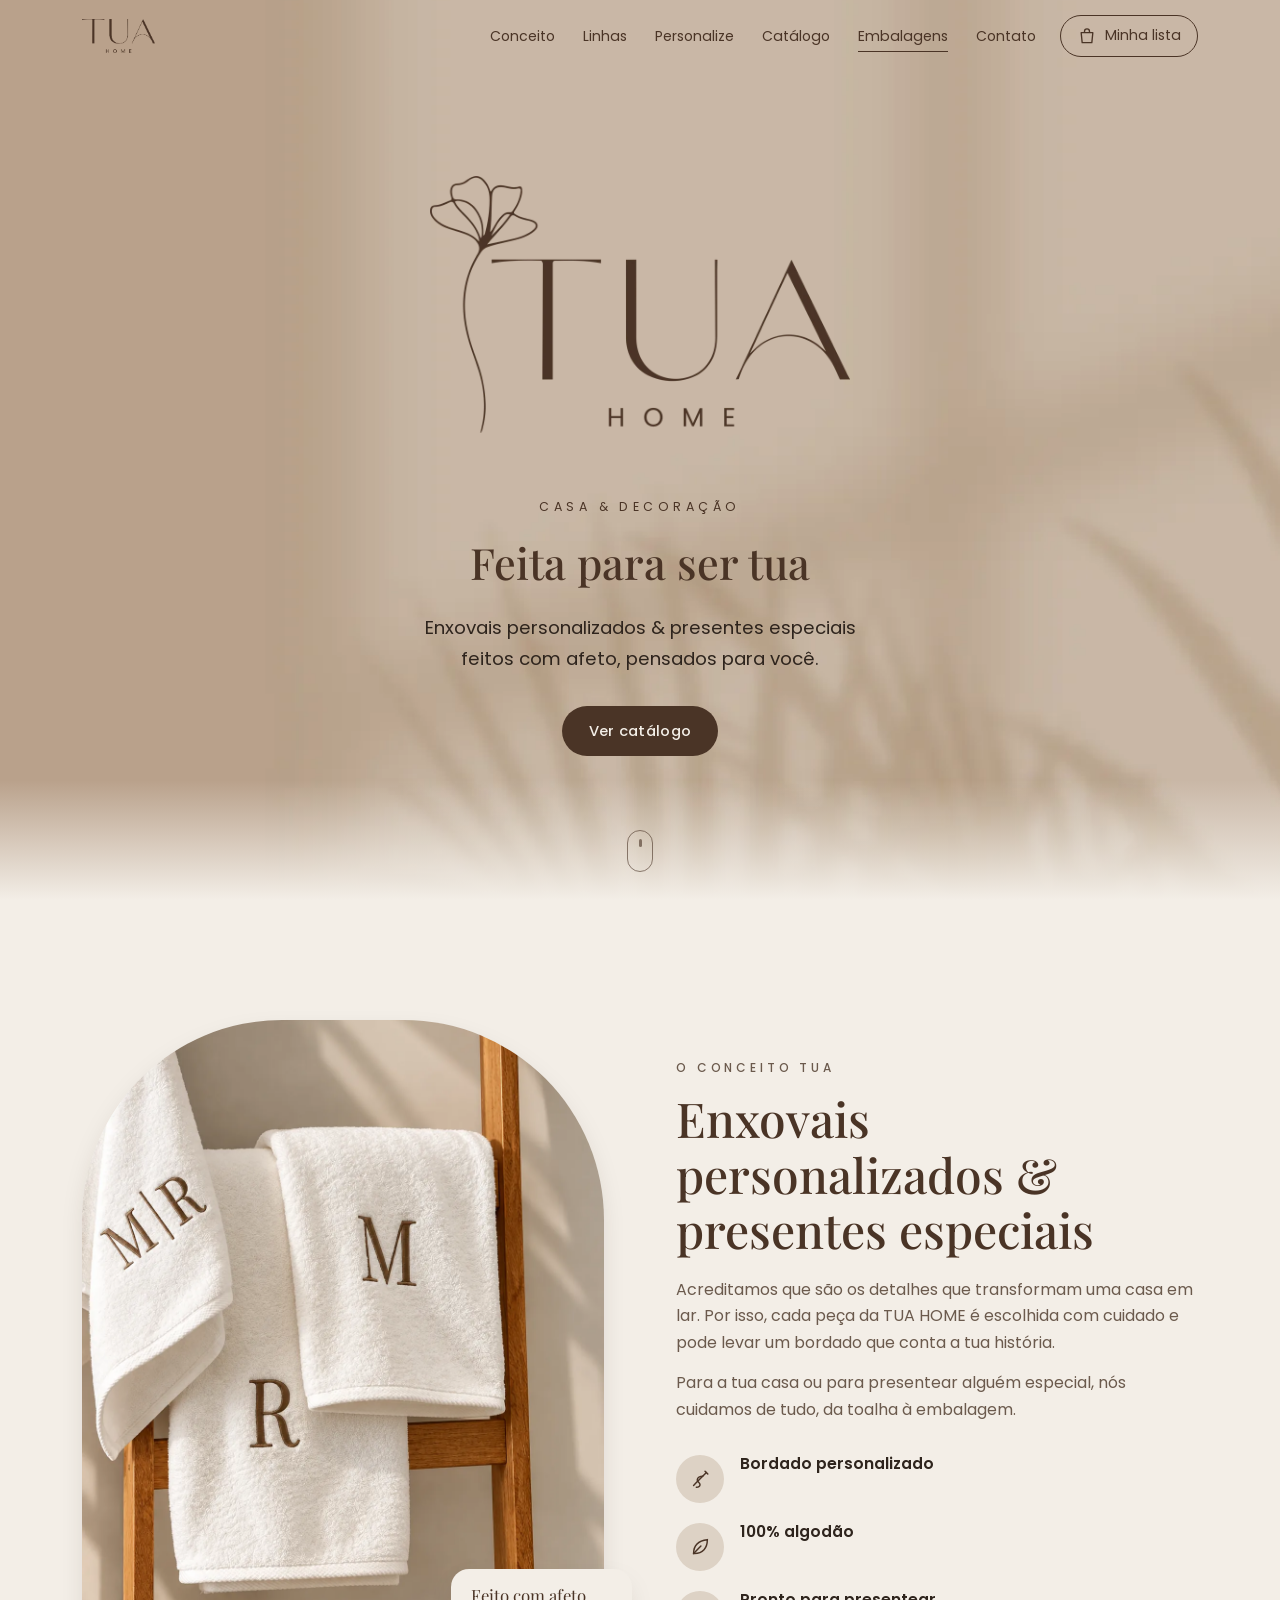
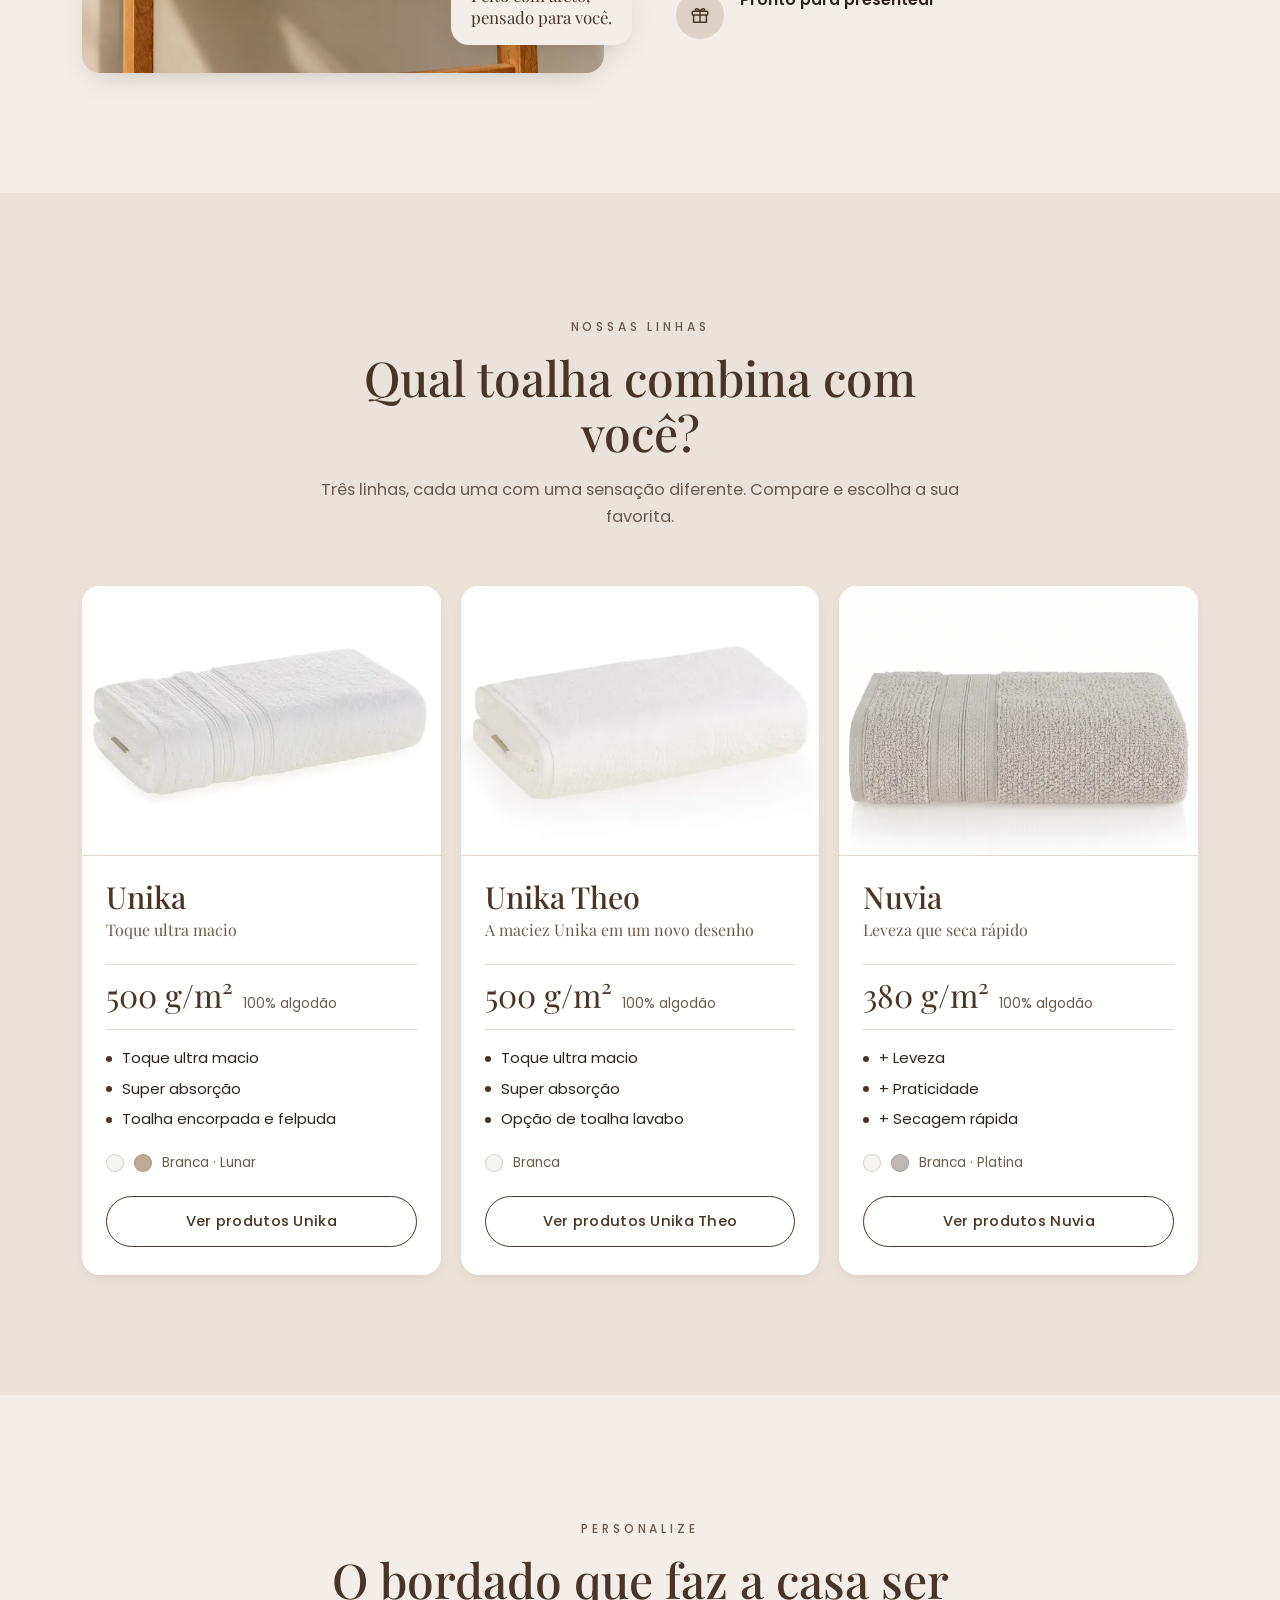
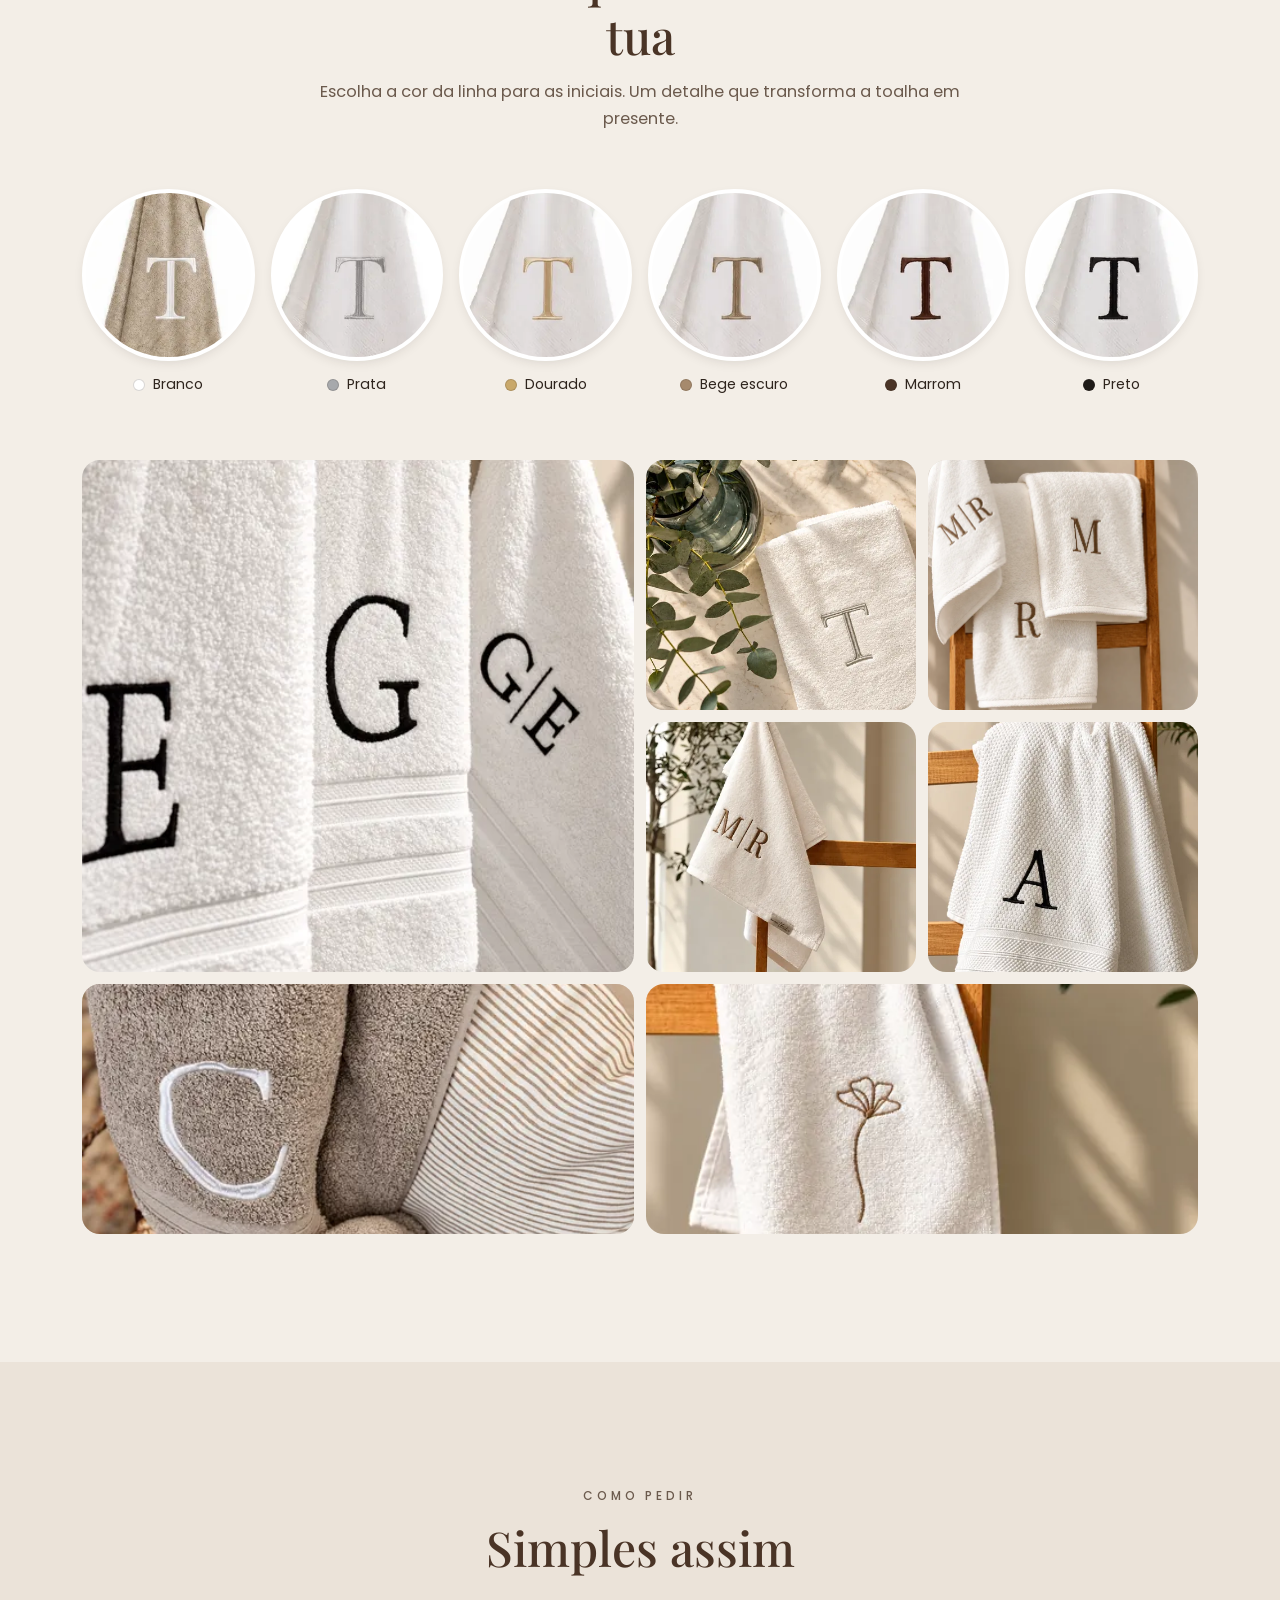
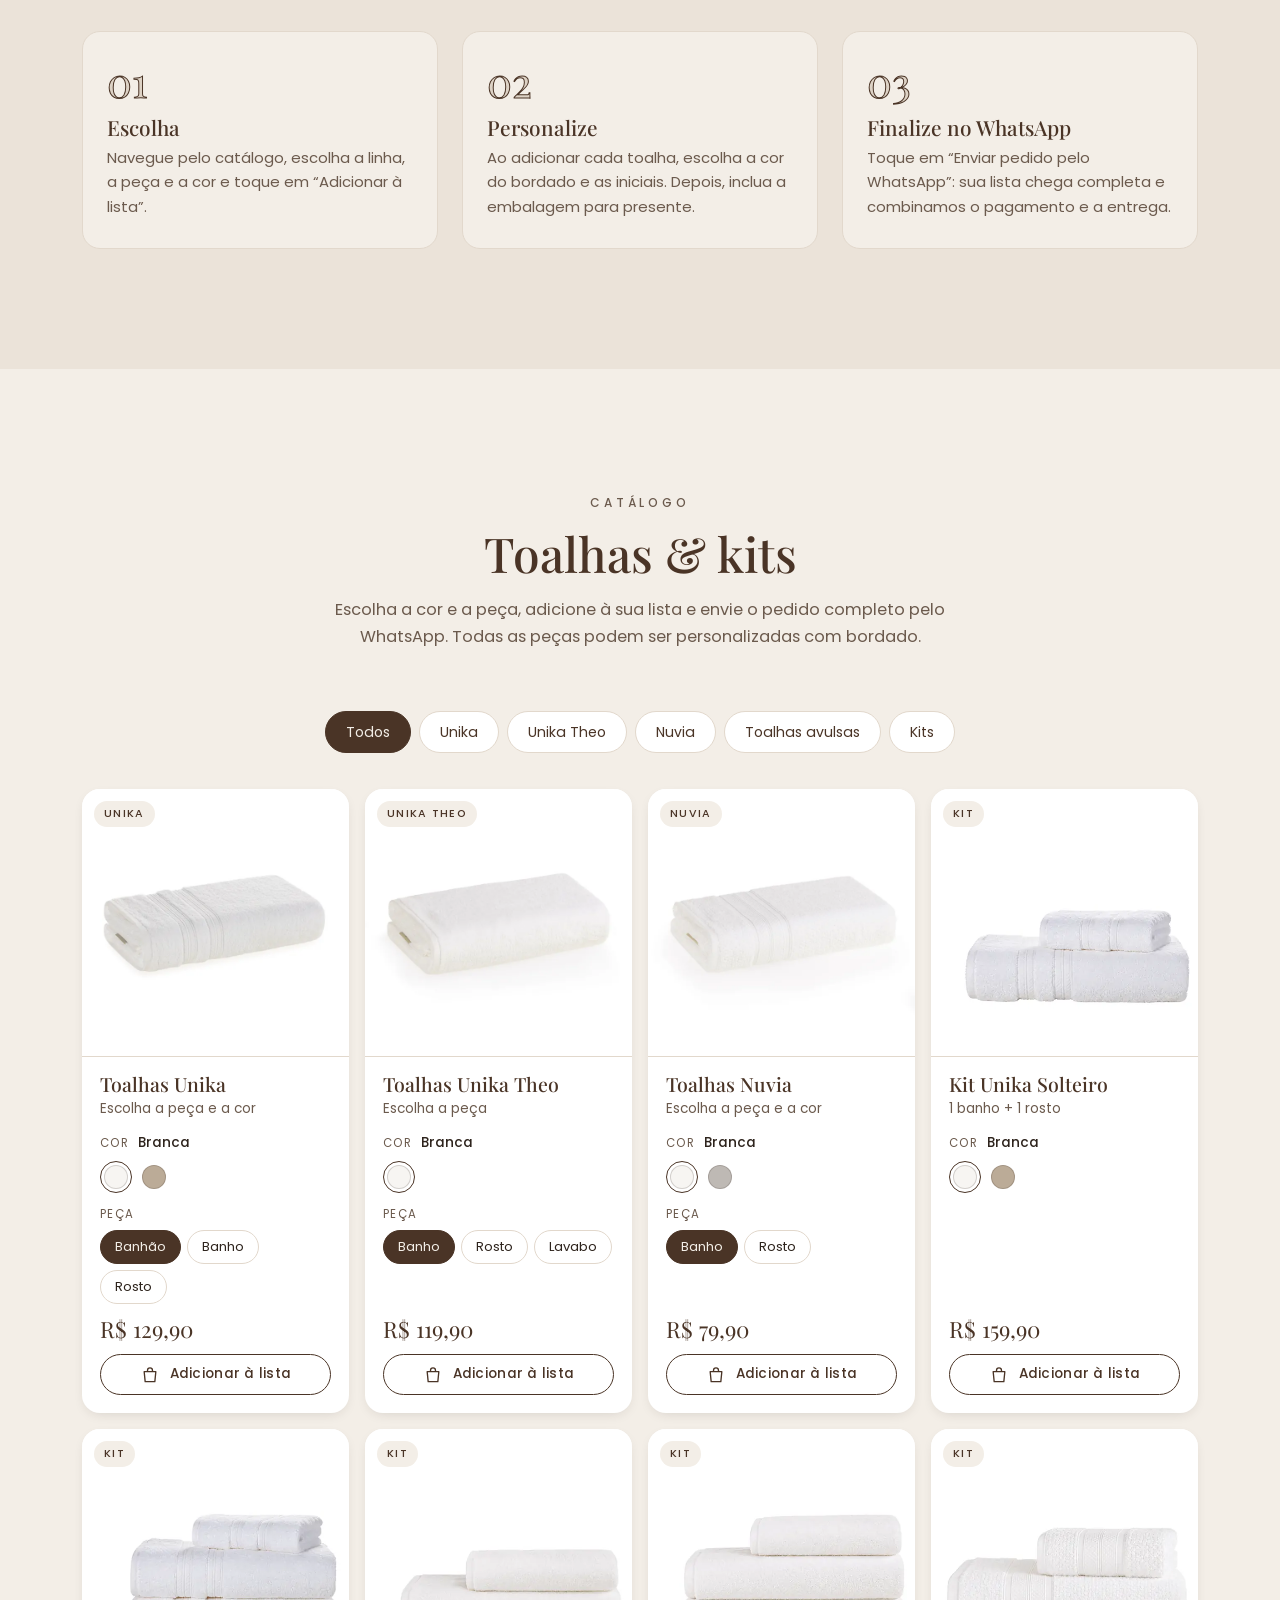
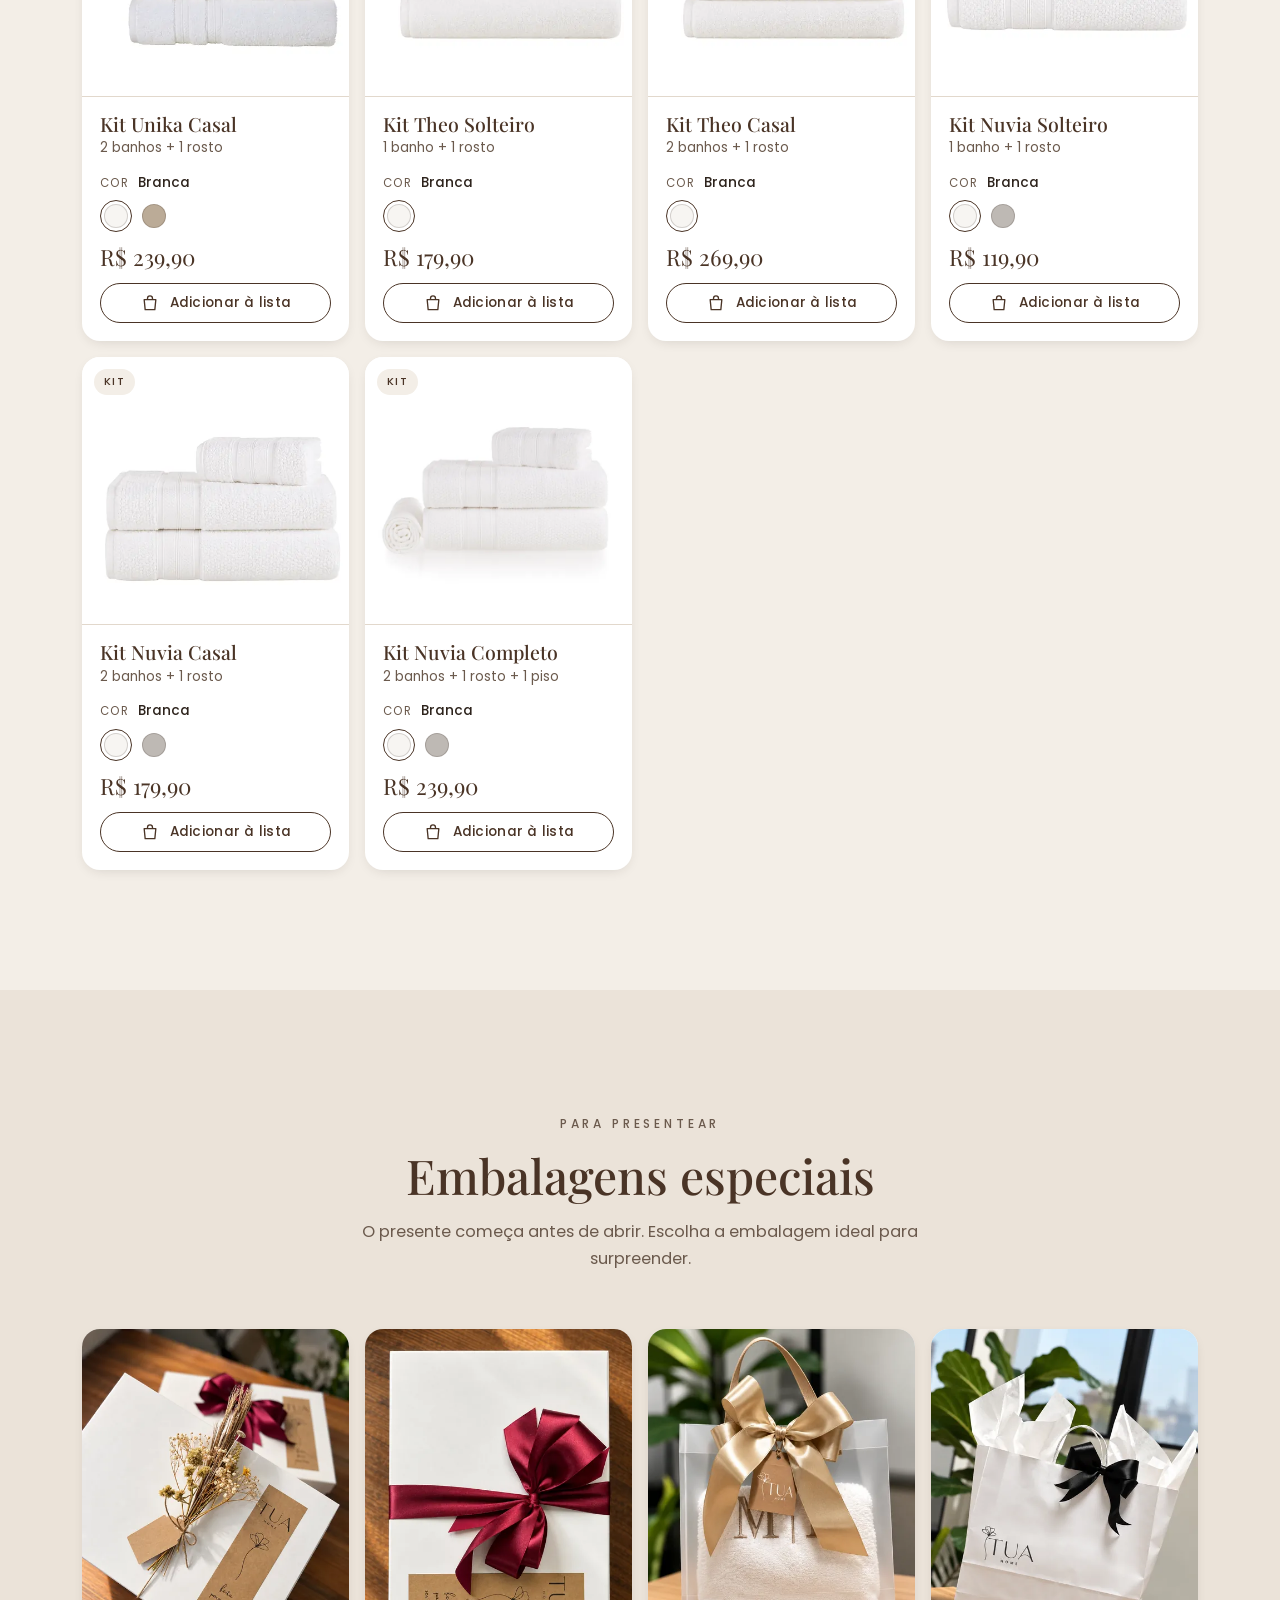
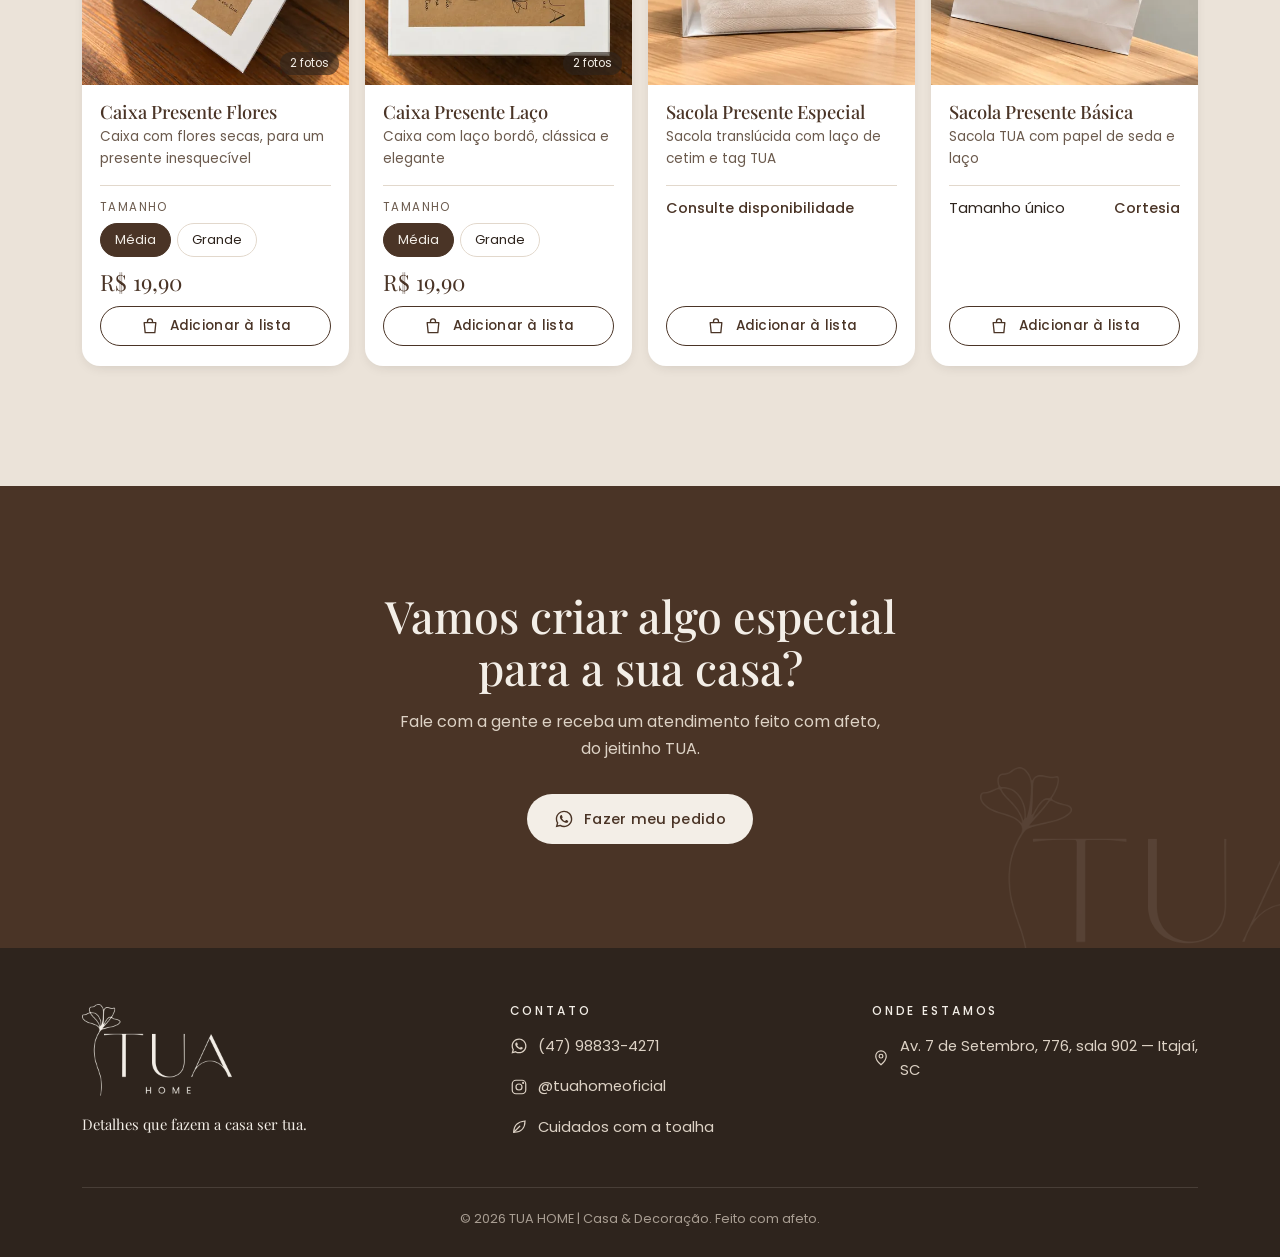
==== commit 68e78824: "Ajustes de texto" ====
--- a/index.html
+++ b/index.html
@@ -31,7 +31,7 @@
 
   <link rel="preload" as="image" href="assets/img/background/fundo-catalogo.webp">
   <!-- Ao publicar mudanças em CSS/JS, troque o ?v= (aqui e no final da página) para o navegador baixar a versão nova -->
-  <link rel="stylesheet" href="css/styles.css?v=2026-10-22">
+  <link rel="stylesheet" href="css/styles.css?v=2026-10-22b">
   <script>
     document.documentElement.classList.add("js");
     // Se algum script falhar, mostra o conteúdo em vez de deixá-lo escondido pelas animações de entrada
@@ -166,7 +166,7 @@
           <span class="eyebrow">O conceito TUA</span>
           <h2 class="section__title">Enxovais personalizados &amp; presentes especiais</h2>
           <p>Acreditamos que são os detalhes que transformam uma casa em lar. Por isso, cada peça da TUA HOME é
-            escolhida com cuidado e pode levar um bordado que conta a tua história: as iniciais ou um monograma.
+            escolhida com cuidado e pode levar um bordado que conta a tua história.
           </p>
           <p>Para a tua casa ou para presentear alguém especial, nós cuidamos de tudo, da toalha à embalagem.</p>
 
@@ -177,7 +177,6 @@
                 </svg></span>
               <div>
                 <h3>Bordado personalizado</h3>
-                <p>Iniciais ou monogramas em 6 cores de linha.</p>
               </div>
             </li>
             <li class="pilar">
@@ -186,7 +185,6 @@
                 </svg></span>
               <div>
                 <h3>100% algodão</h3>
-                <p>Toalhas Karsten macias, absorventes e duráveis.</p>
               </div>
             </li>
             <li class="pilar">
@@ -195,7 +193,6 @@
                 </svg></span>
               <div>
                 <h3>Pronto para presentear</h3>
-                <p>Caixas e sacolas especiais que encantam já na entrega.</p>
               </div>
             </li>
           </ul>
@@ -222,7 +219,7 @@
         <header class="section__head reveal">
           <span class="eyebrow">Personalize</span>
           <h2 class="section__title">O bordado que faz a casa ser tua</h2>
-          <p class="section__lead">Escolha a cor da linha para as iniciais ou o monograma. Um detalhe que
+          <p class="section__lead">Escolha a cor da linha para as iniciais. Um detalhe que
             transforma a toalha em presente.</p>
         </header>
 
@@ -373,7 +370,8 @@
 
         <div class="lista__extra">
           <label class="campo">Observações (opcional)
-            <textarea id="lista-obs" rows="3" placeholder="Ex.: é para presente, data desejada para entrega…"></textarea>
+            <textarea id="lista-obs" rows="3"
+              placeholder="Ex.: é para presente, data desejada para entrega…"></textarea>
           </label>
         </div>
       </div>
@@ -463,8 +461,8 @@
       </svg></button>
   </dialog>
 
-  <script src="js/products.js?v=2026-10-22"></script>
-  <script src="js/main.js?v=2026-10-22"></script>
+  <script src="js/products.js?v=2026-10-22b"></script>
+  <script src="js/main.js?v=2026-10-22b"></script>
 </body>
 
 </html>
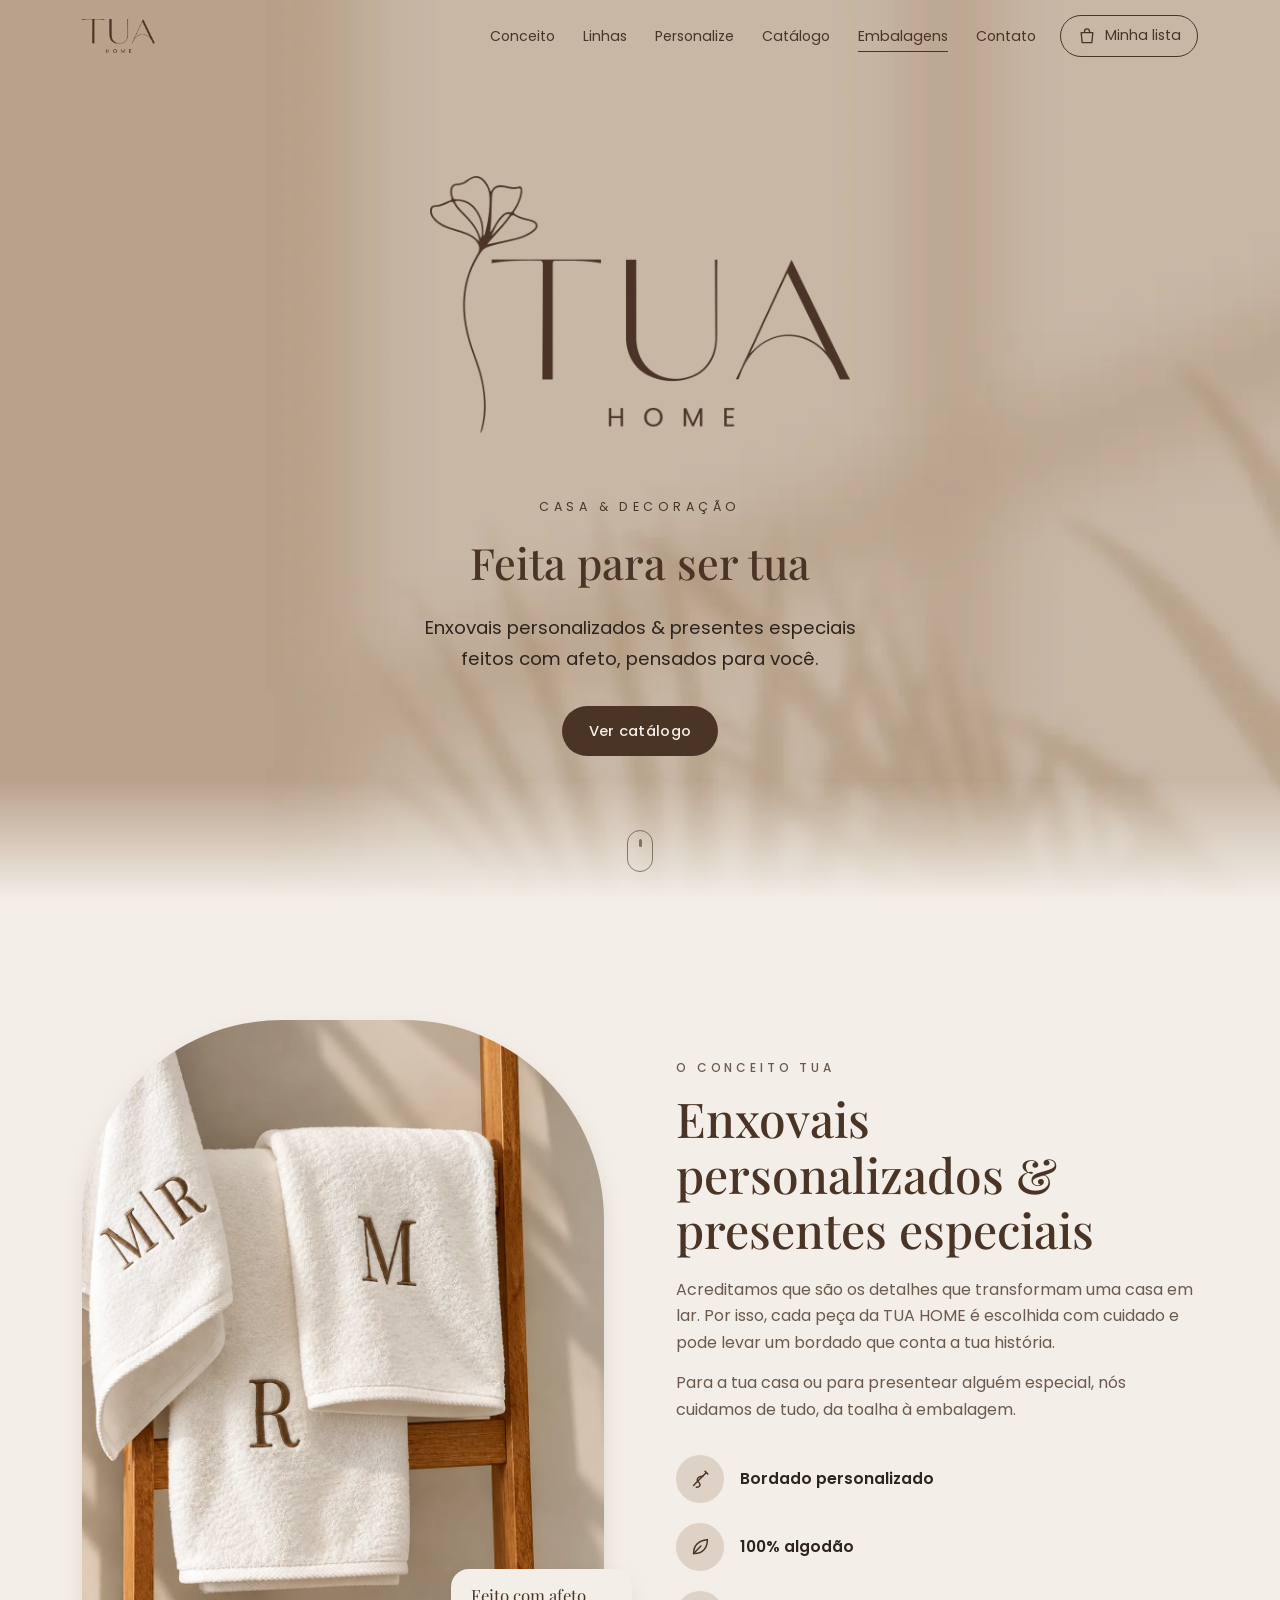
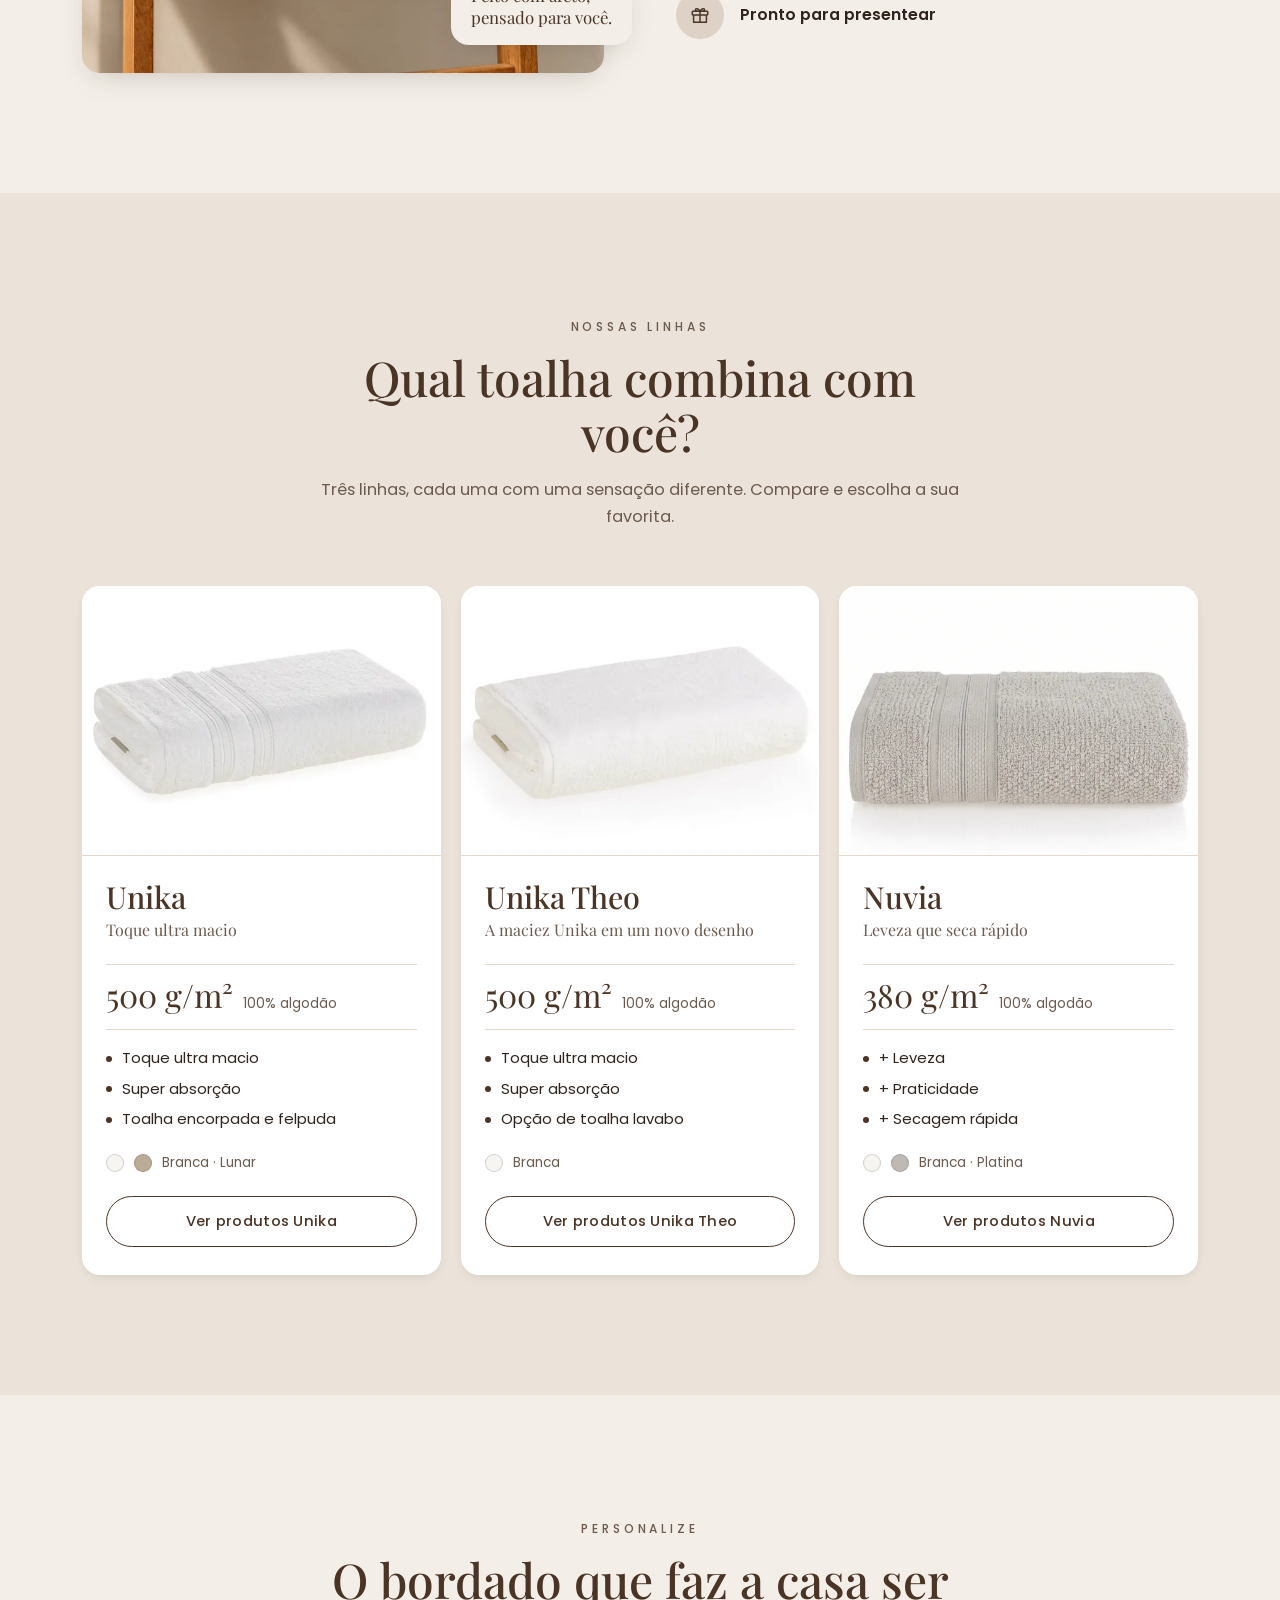
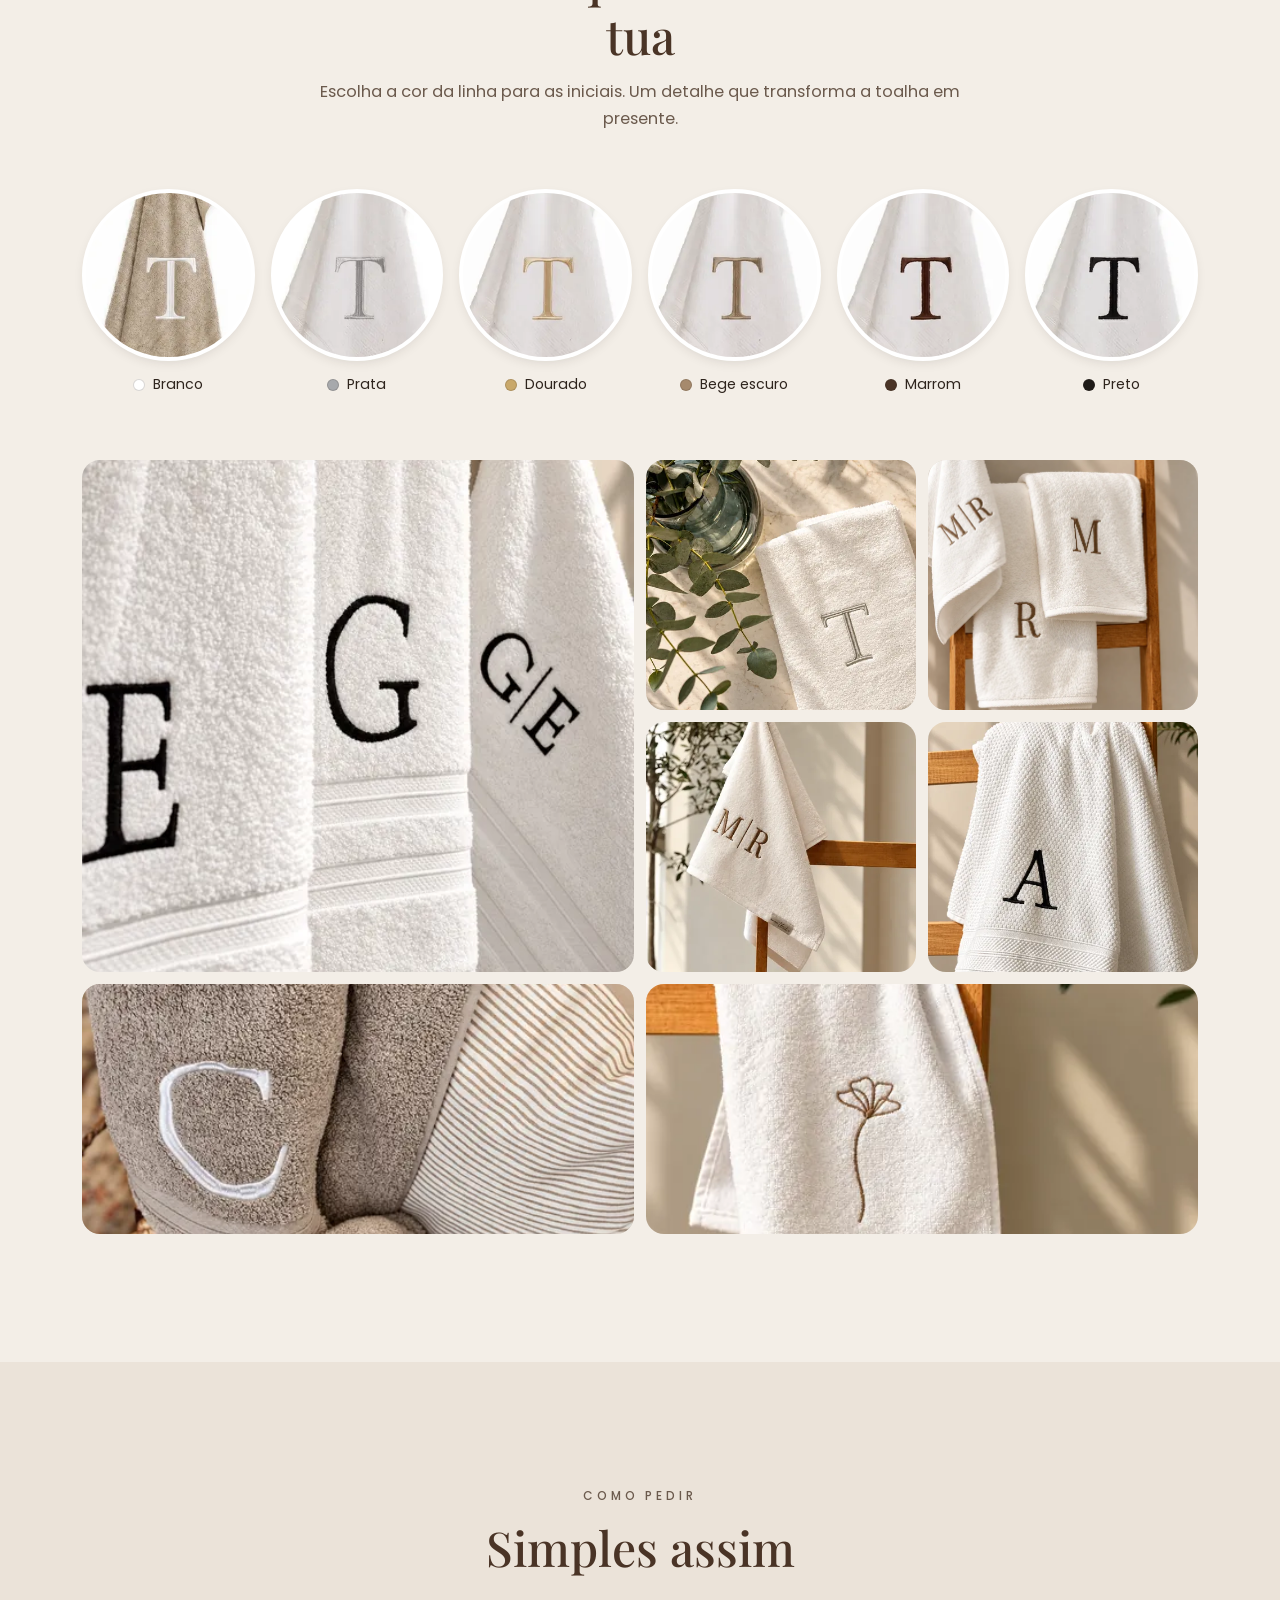
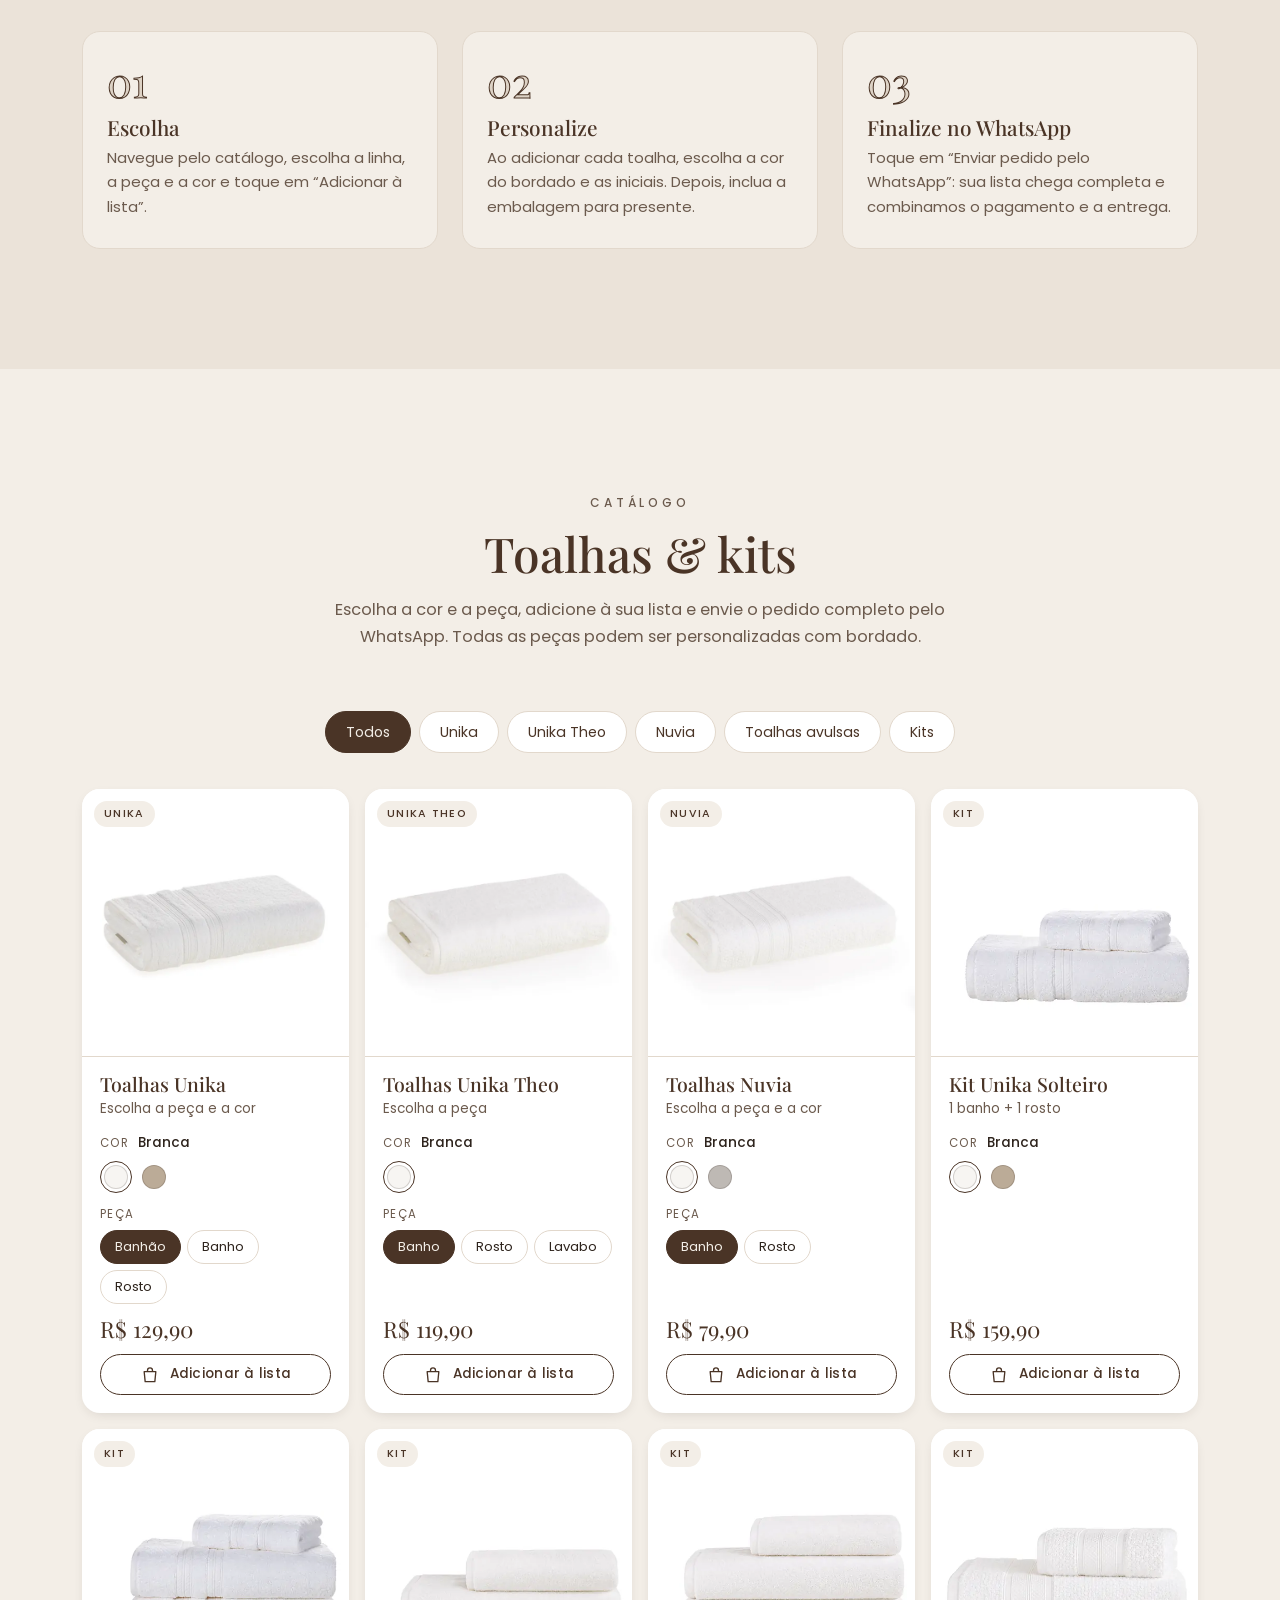
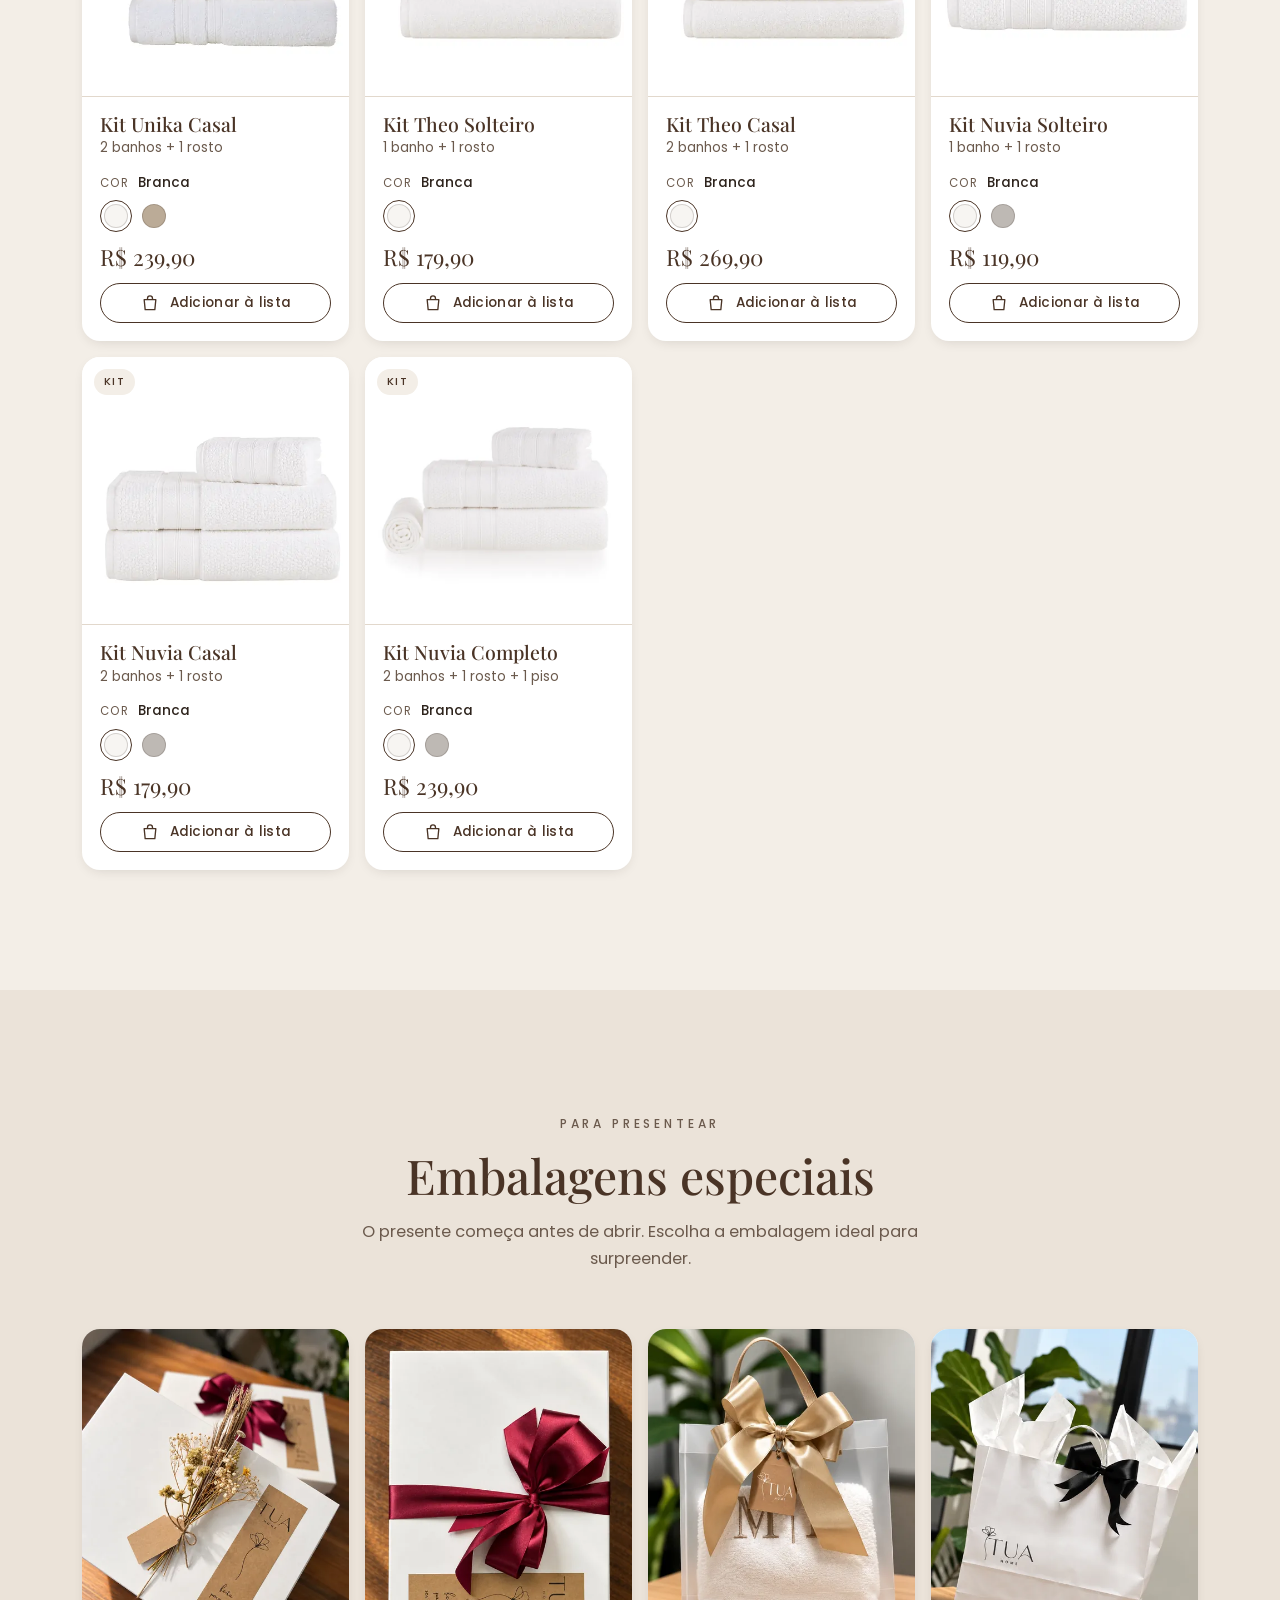
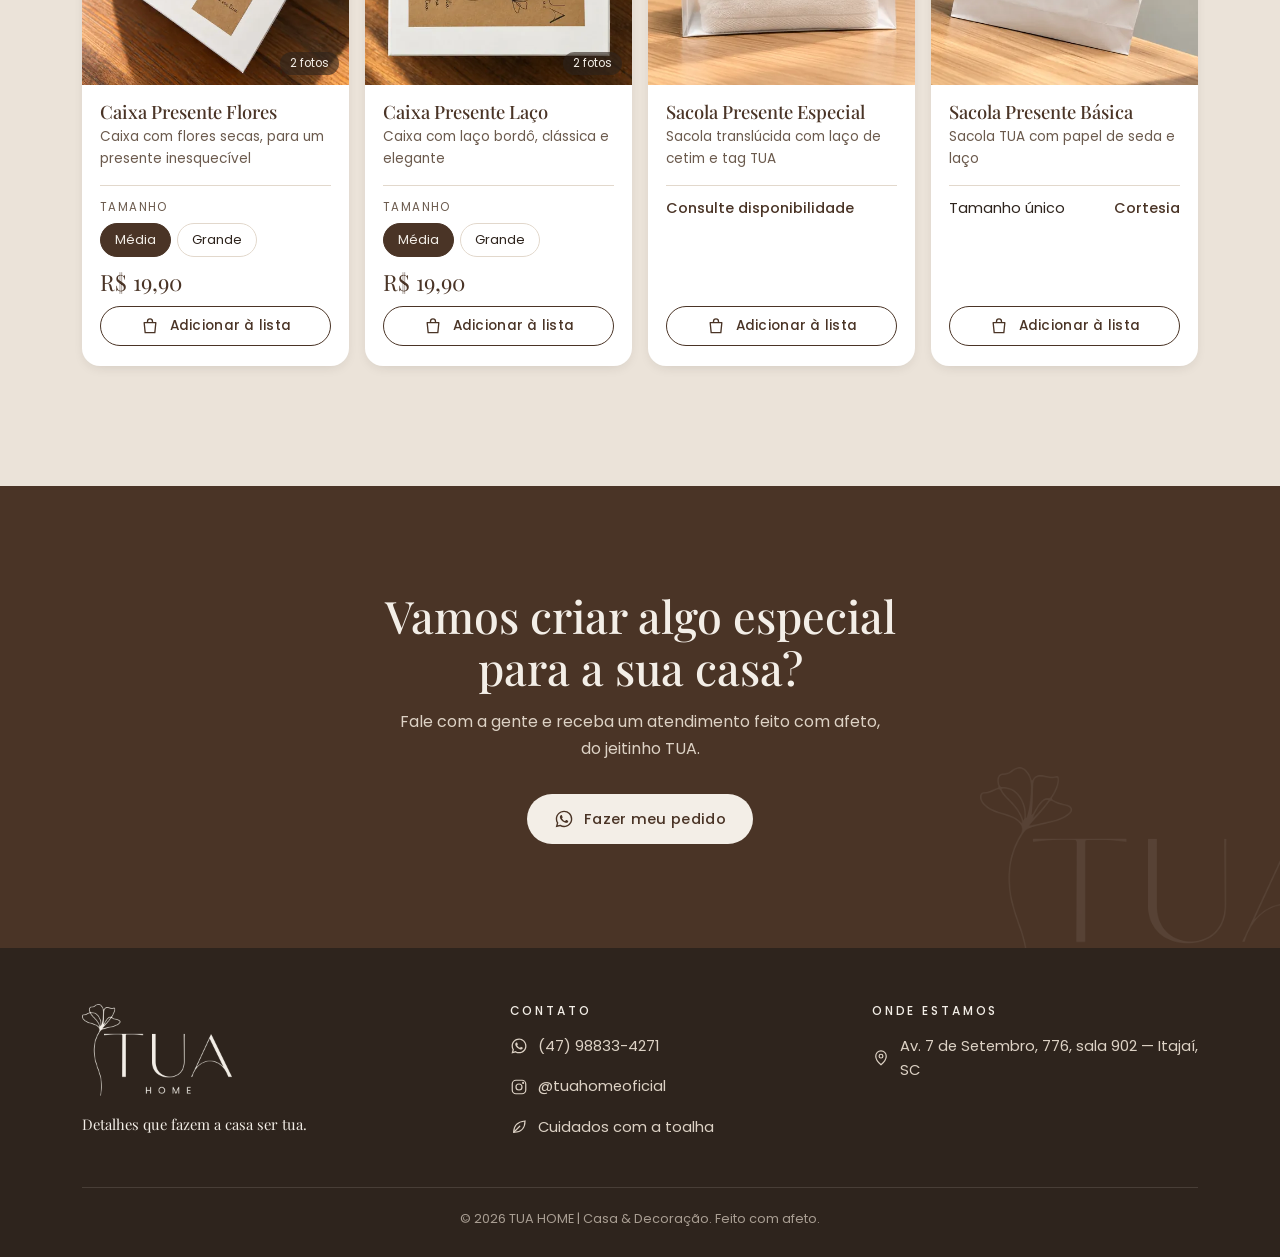
==== commit d7bc9ced: "Ajuste de alinhamento de texto" ====
--- a/index.html
+++ b/index.html
@@ -31,7 +31,7 @@
 
   <link rel="preload" as="image" href="assets/img/background/fundo-catalogo.webp">
   <!-- Ao publicar mudanças em CSS/JS, troque o ?v= (aqui e no final da página) para o navegador baixar a versão nova -->
-  <link rel="stylesheet" href="css/styles.css?v=2026-10-22b">
+  <link rel="stylesheet" href="css/styles.css?v=2026-10-23">
   <script>
     document.documentElement.classList.add("js");
     // Se algum script falhar, mostra o conteúdo em vez de deixá-lo escondido pelas animações de entrada
@@ -461,8 +461,8 @@
       </svg></button>
   </dialog>
 
-  <script src="js/products.js?v=2026-10-22b"></script>
-  <script src="js/main.js?v=2026-10-22b"></script>
+  <script src="js/products.js?v=2026-10-23"></script>
+  <script src="js/main.js?v=2026-10-23"></script>
 </body>
 
 </html>
--- a/css/styles.css
+++ b/css/styles.css
@@ -527,7 +527,7 @@
 .pilar {
   display: flex;
   gap: 16px;
-  align-items: flex-start;
+  align-items: center;
 }
 
 .pilar__icon {
@@ -551,7 +551,10 @@
   font-size: 0.98rem;
   font-weight: 600;
   color: var(--cafe);
-  margin-bottom: 2px;
+}
+
+.pilar h3 + p {
+  margin-top: 2px;
 }
 
 .pilar p {
